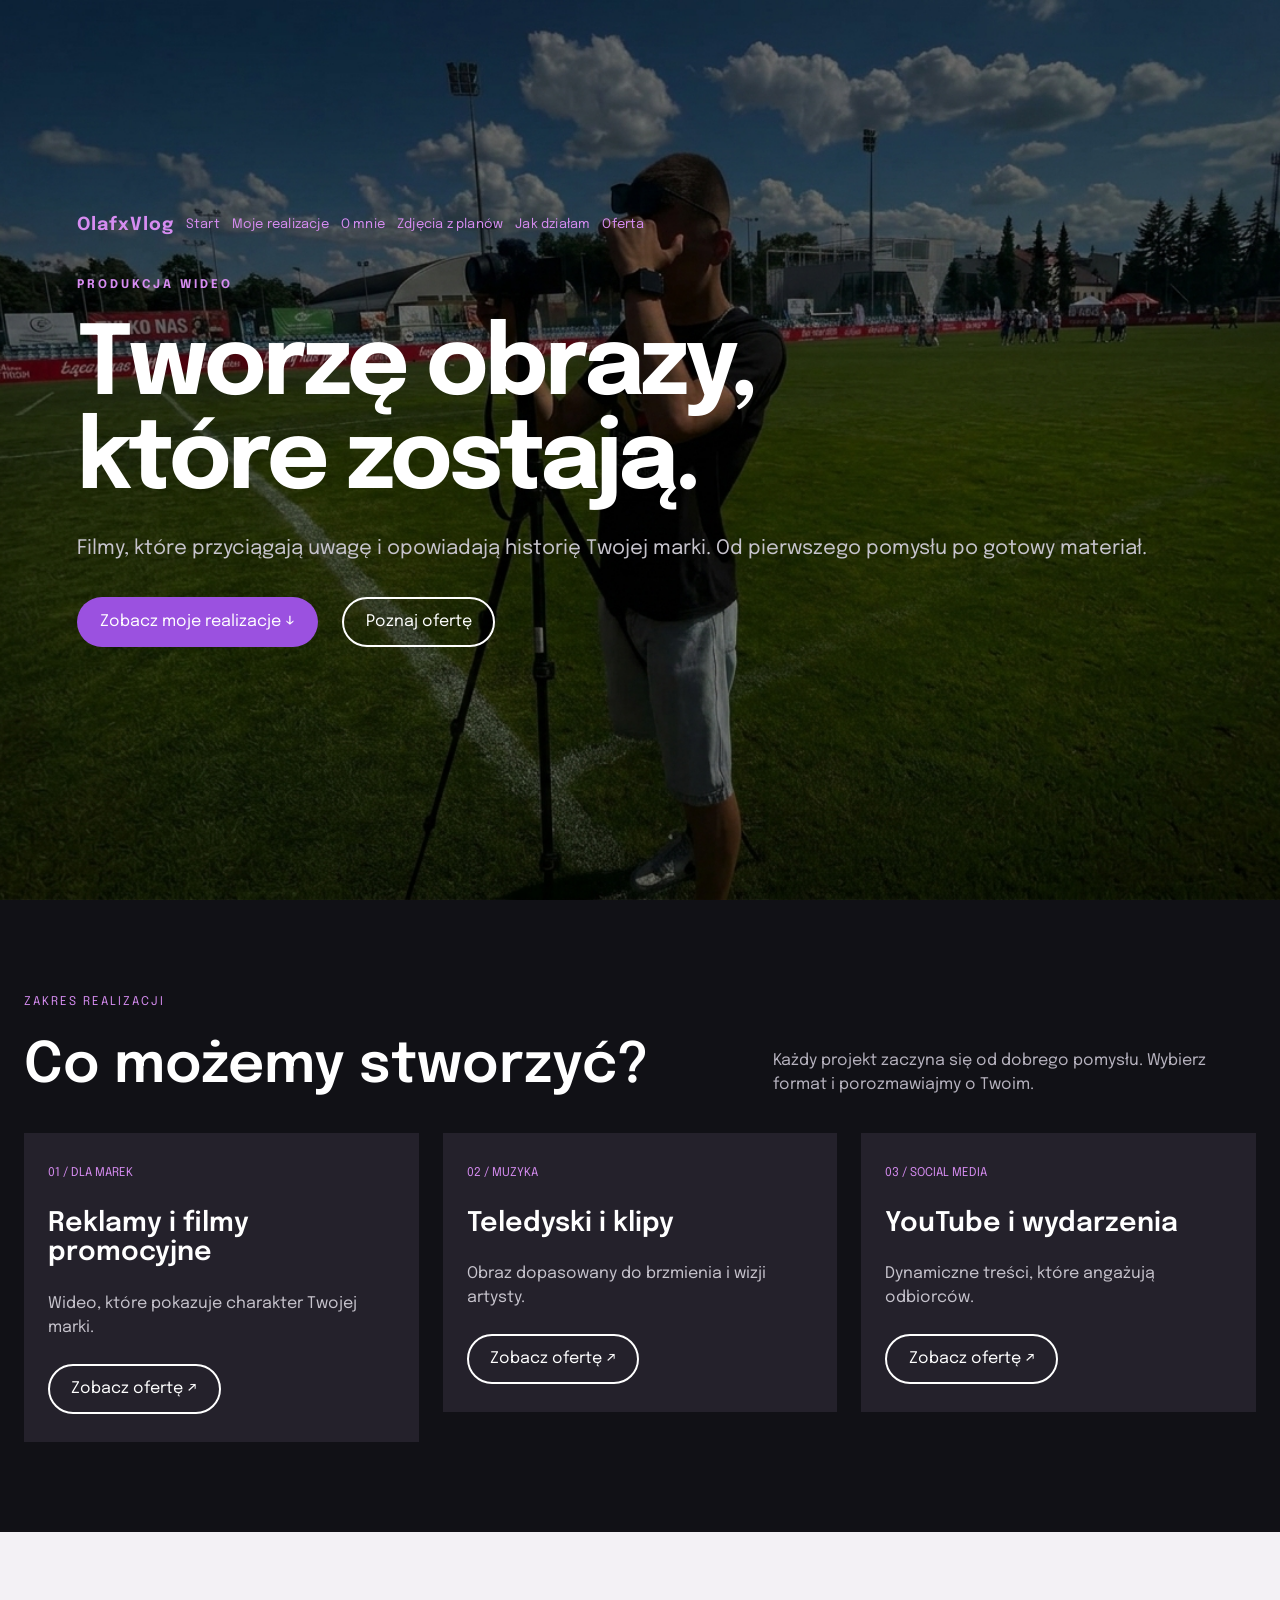
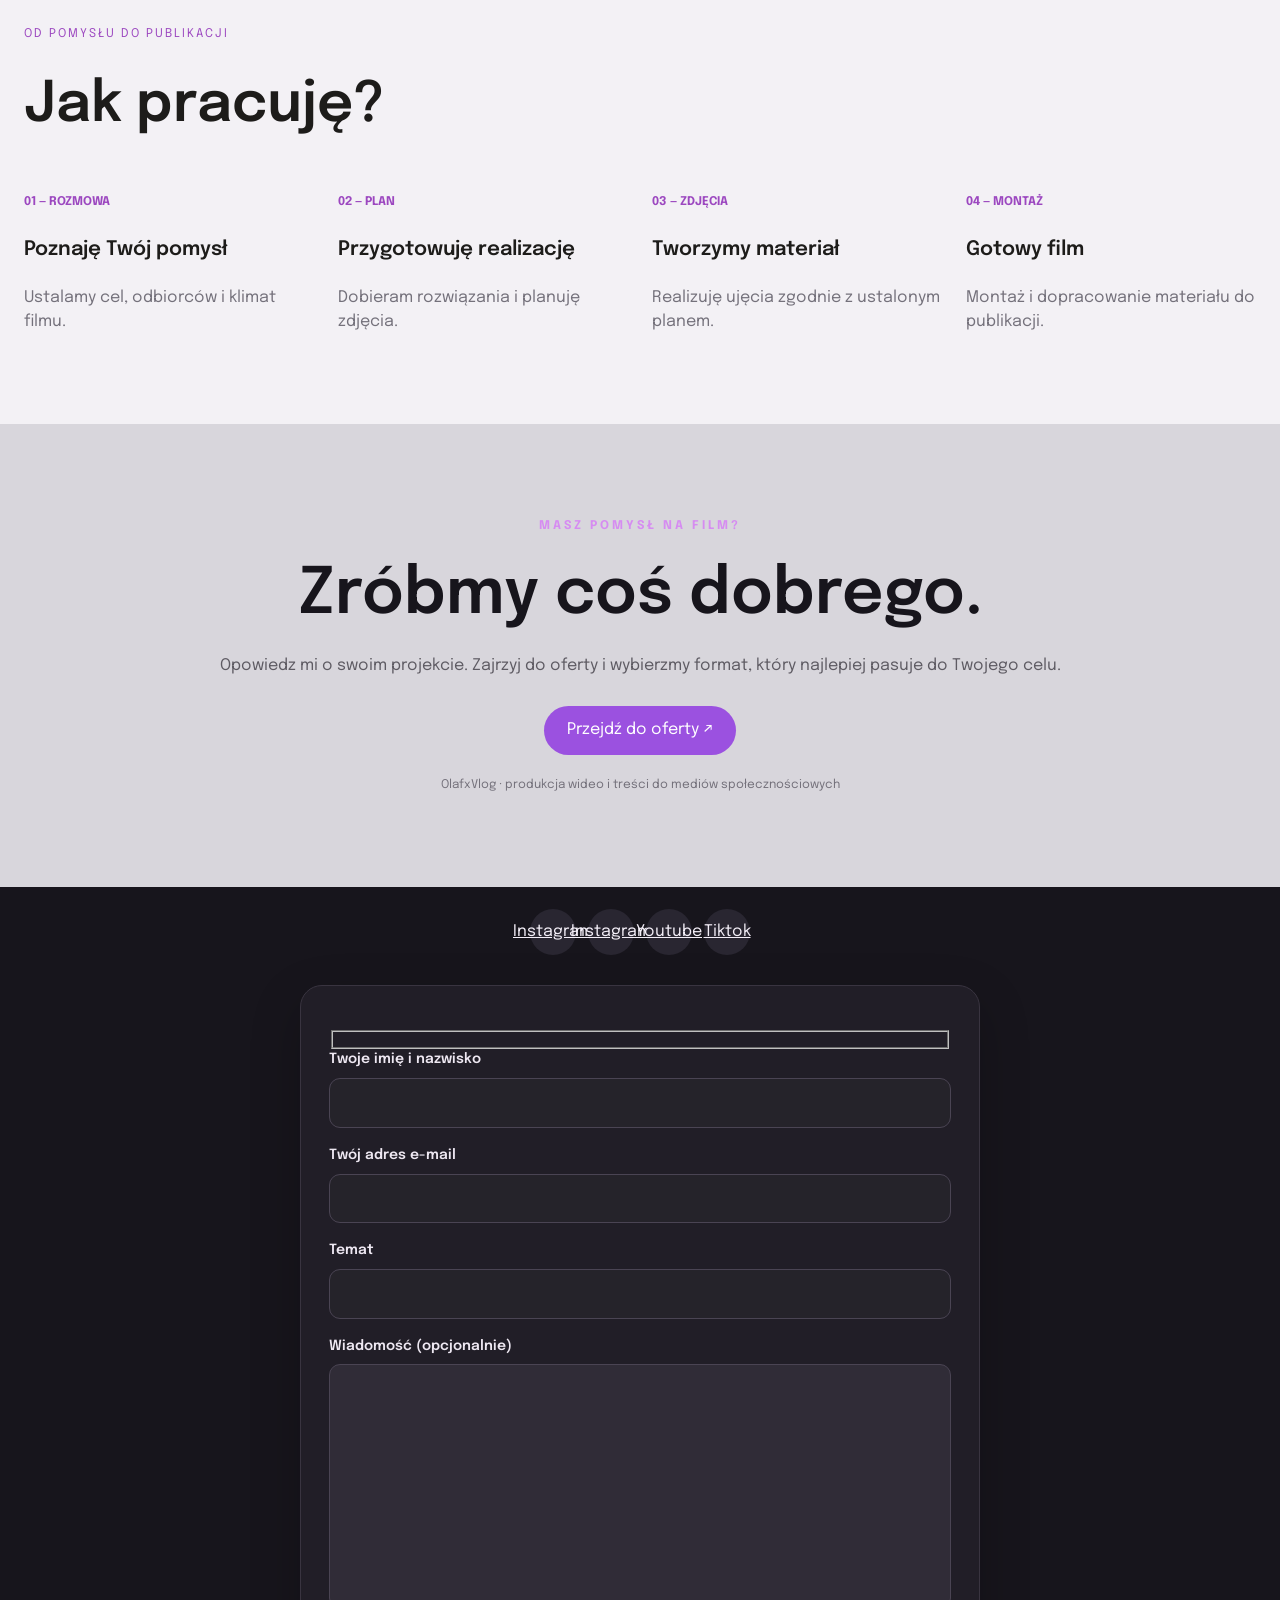
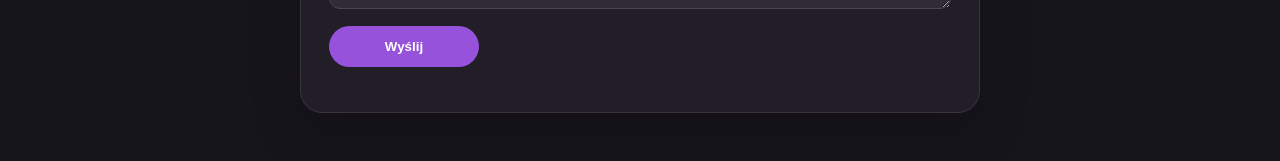
==== docs/index.html @ a07794c9 "Polish contact form and social links" ====
<!DOCTYPE html>
<html lang="pl-PL">
<head>
	<meta charset="UTF-8">
		<meta name="viewport" content="width=device-width, initial-scale=1" />
<meta name='robots' content='max-image-preview:large' />
<title>OlafxVlog</title>




<style id="wp-img-auto-sizes-contain-inline-css">
img:is([sizes=auto i],[sizes^="auto," i]){contain-intrinsic-size:3000px 1500px}
/*# sourceURL=wp-img-auto-sizes-contain-inline-css */
</style>
<style id="wp-emoji-styles-inline-css">

	img.wp-smiley, img.emoji {
		display: inline !important;
		border: none !important;
		box-shadow: none !important;
		height: 1em !important;
		width: 1em !important;
		margin: 0 0.07em !important;
		vertical-align: -0.1em !important;
		background: none !important;
		padding: 0 !important;
	}
/*# sourceURL=wp-emoji-styles-inline-css */
</style>
<style id="wp-block-library-inline-css">
:root{--wp-block-synced-color:#7a00df;--wp-block-synced-color--rgb:122,0,223;--wp-bound-block-color:var(--wp-block-synced-color);--wp-editor-canvas-background:#ddd;--wp-admin-theme-color:#007cba;--wp-admin-theme-color--rgb:0,124,186;--wp-admin-theme-color-darker-10:#006ba1;--wp-admin-theme-color-darker-10--rgb:0,107,160.5;--wp-admin-theme-color-darker-20:#005a87;--wp-admin-theme-color-darker-20--rgb:0,90,135;--wp-admin-border-width-focus:2px}@media (min-resolution:192dpi){:root{--wp-admin-border-width-focus:1.5px}}.wp-element-button{cursor:pointer}:root .has-very-light-gray-background-color{background-color:#eee}:root .has-very-dark-gray-background-color{background-color:#313131}:root .has-very-light-gray-color{color:#eee}:root .has-very-dark-gray-color{color:#313131}:root .has-vivid-green-cyan-to-vivid-cyan-blue-gradient-background{background:linear-gradient(135deg,#00d084,#0693e3)}:root .has-purple-crush-gradient-background{background:linear-gradient(135deg,#34e2e4,#4721fb 50%,#ab1dfe)}:root .has-hazy-dawn-gradient-background{background:linear-gradient(135deg,#faaca8,#dad0ec)}:root .has-subdued-olive-gradient-background{background:linear-gradient(135deg,#fafae1,#67a671)}:root .has-atomic-cream-gradient-background{background:linear-gradient(135deg,#fdd79a,#004a59)}:root .has-nightshade-gradient-background{background:linear-gradient(135deg,#330968,#31cdcf)}:root .has-midnight-gradient-background{background:linear-gradient(135deg,#020381,#2874fc)}:root{--wp--preset--font-size--normal:16px;--wp--preset--font-size--huge:42px}.has-regular-font-size{font-size:1em}.has-larger-font-size{font-size:2.625em}.has-normal-font-size{font-size:var(--wp--preset--font-size--normal)}.has-huge-font-size{font-size:var(--wp--preset--font-size--huge)}:root .has-text-align-center{text-align:center}:root .has-text-align-left{text-align:left}:root .has-text-align-right{text-align:right}.has-fit-text{white-space:nowrap!important}#end-resizable-editor-section{display:none}.aligncenter{clear:both}.items-justified-left{justify-content:flex-start}.items-justified-center{justify-content:center}.items-justified-right{justify-content:flex-end}.items-justified-space-between{justify-content:space-between}.screen-reader-text{word-wrap:normal!important;border:0;clip-path:inset(50%);height:1px;margin:-1px;overflow:hidden;padding:0;position:absolute;width:1px;word-break:normal!important}.screen-reader-text:focus{background-color:#ddd;clip-path:none;color:#444;display:block;font-size:1em;height:auto;left:5px;line-height:normal;padding:15px 23px 14px;text-decoration:none;top:5px;width:auto;z-index:100000}html :where(.has-border-color){border-style:solid}html :where([style^=border-color],[style*=";border-color"],[style*="; border-color"]){border-style:solid}html :where([style^=border-top-color],[style*=";border-top-color"],[style*="; border-top-color"]){border-top-style:solid}html :where([style^=border-right-color],[style*=";border-right-color"],[style*="; border-right-color"]){border-right-style:solid}html :where([style^=border-bottom-color],[style*=";border-bottom-color"],[style*="; border-bottom-color"]){border-bottom-style:solid}html :where([style^=border-left-color],[style*=";border-left-color"],[style*="; border-left-color"]){border-left-style:solid}html :where([style^=border-width],[style*=";border-width"],[style*="; border-width"]){border-style:solid}html :where([style^=border-top-width],[style*=";border-top-width"],[style*="; border-top-width"]){border-top-style:solid}html :where([style^=border-right-width],[style*=";border-right-width"],[style*="; border-right-width"]){border-right-style:solid}html :where([style^=border-bottom-width],[style*=";border-bottom-width"],[style*="; border-bottom-width"]){border-bottom-style:solid}html :where([style^=border-left-width],[style*=";border-left-width"],[style*="; border-left-width"]){border-left-style:solid}html :where(img[class*=wp-image-]){height:auto;max-width:100%}:where(figure){margin:0 0 1em}html :where(.is-position-sticky){--wp-admin--admin-bar--position-offset:var(--wp-admin--admin-bar--height,0px)}@media screen and (max-width:600px){html :where(.is-position-sticky){--wp-admin--admin-bar--position-offset:0px}}
/*# sourceURL=/wp-includes/css/dist/block-library/common.min.css */
</style>
<style id="global-styles-inline-css">
:root{--wp--preset--aspect-ratio--square: 1;--wp--preset--aspect-ratio--4-3: 4/3;--wp--preset--aspect-ratio--3-4: 3/4;--wp--preset--aspect-ratio--3-2: 3/2;--wp--preset--aspect-ratio--2-3: 2/3;--wp--preset--aspect-ratio--16-9: 16/9;--wp--preset--aspect-ratio--9-16: 9/16;--wp--preset--color--black: #000000;--wp--preset--color--cyan-bluish-gray: #abb8c3;--wp--preset--color--white: #ffffff;--wp--preset--color--pale-pink: #f78da7;--wp--preset--color--vivid-red: #cf2e2e;--wp--preset--color--luminous-vivid-orange: #ff6900;--wp--preset--color--luminous-vivid-amber: #fcb900;--wp--preset--color--light-green-cyan: #7bdcb5;--wp--preset--color--vivid-green-cyan: #00d084;--wp--preset--color--pale-cyan-blue: #8ed1fc;--wp--preset--color--vivid-cyan-blue: #0693e3;--wp--preset--color--vivid-purple: #9b51e0;--wp--preset--color--base: #fffdfd;--wp--preset--color--body-text: #666b68;--wp--preset--color--section-bg: #f6f6f6;--wp--preset--color--heading: #1d1c1a;--wp--preset--color--primary: #EF626C;--wp--preset--color--secondary: #1c1b19;--wp--preset--gradient--vivid-cyan-blue-to-vivid-purple: linear-gradient(135deg,rgb(6,147,227) 0%,rgb(155,81,224) 100%);--wp--preset--gradient--light-green-cyan-to-vivid-green-cyan: linear-gradient(135deg,rgb(122,220,180) 0%,rgb(0,208,130) 100%);--wp--preset--gradient--luminous-vivid-amber-to-luminous-vivid-orange: linear-gradient(135deg,rgb(252,185,0) 0%,rgb(255,105,0) 100%);--wp--preset--gradient--luminous-vivid-orange-to-vivid-red: linear-gradient(135deg,rgb(255,105,0) 0%,rgb(207,46,46) 100%);--wp--preset--gradient--very-light-gray-to-cyan-bluish-gray: linear-gradient(135deg,rgb(238,238,238) 0%,rgb(169,184,195) 100%);--wp--preset--gradient--cool-to-warm-spectrum: linear-gradient(135deg,rgb(74,234,220) 0%,rgb(151,120,209) 20%,rgb(207,42,186) 40%,rgb(238,44,130) 60%,rgb(251,105,98) 80%,rgb(254,248,76) 100%);--wp--preset--gradient--blush-light-purple: linear-gradient(135deg,rgb(255,206,236) 0%,rgb(152,150,240) 100%);--wp--preset--gradient--blush-bordeaux: linear-gradient(135deg,rgb(254,205,165) 0%,rgb(254,45,45) 50%,rgb(107,0,62) 100%);--wp--preset--gradient--luminous-dusk: linear-gradient(135deg,rgb(255,203,112) 0%,rgb(199,81,192) 50%,rgb(65,88,208) 100%);--wp--preset--gradient--pale-ocean: linear-gradient(135deg,rgb(255,245,203) 0%,rgb(182,227,212) 50%,rgb(51,167,181) 100%);--wp--preset--gradient--electric-grass: linear-gradient(135deg,rgb(202,248,128) 0%,rgb(113,206,126) 100%);--wp--preset--gradient--midnight: linear-gradient(135deg,rgb(2,3,129) 0%,rgb(40,116,252) 100%);--wp--preset--font-size--small: 14px;--wp--preset--font-size--medium: 18px;--wp--preset--font-size--large: 26px;--wp--preset--font-size--x-large: 42px;--wp--preset--font-size--body-text: 16px;--wp--preset--font-size--regular: 22px;--wp--preset--font-size--extra-large: 32px;--wp--preset--font-size--big: clamp(33px, calc(2.0625rem + ((1vw - 3.2px) * 2.0625)), 66px);;--wp--preset--font-size--huge: clamp(40px, calc(2.25rem + ((1vw - 3.2px) * 2.375)), 74px);;--wp--preset--font-size--gigantic: clamp(42px, calc(2.625rem + ((1vw - 3.2px) * 2.75)), 86px);;--wp--preset--font-size--banner-title: clamp(2.5rem, 2.113rem + 1.935vw, 4rem);;--wp--preset--font-size--section-title: clamp(2rem, 1.871rem + 0.645vw, 2.5rem);;--wp--preset--font-family--epilogue: "Epilogue", sans-serif;--wp--preset--spacing--20: 0.44rem;--wp--preset--spacing--30: 0.67rem;--wp--preset--spacing--40: 1rem;--wp--preset--spacing--50: 1.5rem;--wp--preset--spacing--60: 2.25rem;--wp--preset--spacing--70: 3.38rem;--wp--preset--spacing--80: 5.06rem;--wp--preset--shadow--natural: 6px 6px 9px rgba(0, 0, 0, 0.2);--wp--preset--shadow--deep: 12px 12px 50px rgba(0, 0, 0, 0.4);--wp--preset--shadow--sharp: 6px 6px 0px rgba(0, 0, 0, 0.2);--wp--preset--shadow--outlined: 6px 6px 0px -3px rgb(255, 255, 255), 6px 6px rgb(0, 0, 0);--wp--preset--shadow--crisp: 6px 6px 0px rgb(0, 0, 0);}.wp-block-button{--wp--preset--dimension--25: 25%;--wp--preset--dimension--50: 50%;--wp--preset--dimension--75: 75%;--wp--preset--dimension--100: 100%;}:root { --wp--style--global--content-size: 1500px;--wp--style--global--wide-size: 1280px; }:where(body) { margin: 0; }.wp-site-blocks { padding-top: var(--wp--style--root--padding-top); padding-bottom: var(--wp--style--root--padding-bottom); }.has-global-padding { padding-right: var(--wp--style--root--padding-right); padding-left: var(--wp--style--root--padding-left); }.has-global-padding > .alignfull { margin-right: calc(var(--wp--style--root--padding-right) * -1); margin-left: calc(var(--wp--style--root--padding-left) * -1); }.has-global-padding :where(:not(.alignfull.is-layout-flow) > .has-global-padding:not(.wp-block-block, .alignfull)) { padding-right: 0; padding-left: 0; }.has-global-padding :where(:not(.alignfull.is-layout-flow) > .has-global-padding:not(.wp-block-block, .alignfull)) > .alignfull { margin-left: 0; margin-right: 0; }.wp-site-blocks > .alignleft { float: left; margin-right: 2em; }.wp-site-blocks > .alignright { float: right; margin-left: 2em; }.wp-site-blocks > .aligncenter { justify-content: center; margin-left: auto; margin-right: auto; }:where(.wp-site-blocks) > * { margin-block-start: 24px; margin-block-end: 0; }:where(.wp-site-blocks) > :first-child { margin-block-start: 0; }:where(.wp-site-blocks) > :last-child { margin-block-end: 0; }:root { --wp--style--block-gap: 24px; }:root :where(.is-layout-flow) > :first-child{margin-block-start: 0;}:root :where(.is-layout-flow) > :last-child{margin-block-end: 0;}:root :where(.is-layout-flow) > *{margin-block-start: 24px;margin-block-end: 0;}:root :where(.is-layout-constrained) > :first-child{margin-block-start: 0;}:root :where(.is-layout-constrained) > :last-child{margin-block-end: 0;}:root :where(.is-layout-constrained) > *{margin-block-start: 24px;margin-block-end: 0;}:root :where(.is-layout-flex){gap: 24px;}:root :where(.is-layout-grid){gap: 24px;}.is-layout-flow > .alignleft{float: left;margin-inline-start: 0;margin-inline-end: 2em;}.is-layout-flow > .alignright{float: right;margin-inline-start: 2em;margin-inline-end: 0;}.is-layout-flow > .aligncenter{margin-left: auto !important;margin-right: auto !important;}.is-layout-constrained > .alignleft{float: left;margin-inline-start: 0;margin-inline-end: 2em;}.is-layout-constrained > .alignright{float: right;margin-inline-start: 2em;margin-inline-end: 0;}.is-layout-constrained > .aligncenter{margin-left: auto !important;margin-right: auto !important;}.is-layout-constrained > :where(:not(.alignleft):not(.alignright):not(.alignfull)){max-width: var(--wp--style--global--content-size);margin-left: auto !important;margin-right: auto !important;}.is-layout-constrained > .alignwide{max-width: var(--wp--style--global--wide-size);}body .is-layout-flex{display: flex;}.is-layout-flex{flex-wrap: wrap;align-items: center;}.is-layout-flex > :is(*, div){margin: 0;}body .is-layout-grid{display: grid;}.is-layout-grid > :is(*, div){margin: 0;}body{background-color: var(--wp--preset--color--base);color: var(--wp--preset--color--body-text);font-family: var(--wp--preset--font-family--epilogue);font-size: var(--wp--preset--font-size--body-text);font-weight: 400;line-height: 1.5rem;margin-top: 0;margin-right: 0;margin-bottom: 0;margin-left: 0;--wp--style--root--padding-top: 0;--wp--style--root--padding-right: 0;--wp--style--root--padding-bottom: 0;--wp--style--root--padding-left: 0;}a:where(:not(.wp-element-button)){color: var(--wp--preset--color--heading);}:root :where(a:where(:not(.wp-element-button)):hover){color: var(--wp--preset--color--primary);}:root :where(a:where(:not(.wp-element-button)):focus){color: var(--wp--preset--color--primary);outline-style: dotted;outline-width: 1px;}h1, h2, h3, h4, h5, h6{color: var(--wp--preset--color--heading);font-family: var(--wp--preset--font-family--raleway);font-weight: 600;}h1{font-size: 38px;line-height: 1.5;}h2{font-size: 32px;line-height: 1.3;}h3{font-size: 26px;}h4{font-size: 22px;}h5{font-size: 18px;}h6{font-size: 16px;}:root :where(.wp-element-button, .wp-block-button__link){background-color: var(--wp--preset--color--primary);border-width: 0;color: var(--wp--preset--color--white);font-family: inherit;font-size: inherit;font-style: inherit;font-weight: inherit;letter-spacing: inherit;line-height: inherit;padding-top: calc(0.667em + 2px);padding-right: calc(1.333em + 2px);padding-bottom: calc(0.667em + 2px);padding-left: calc(1.333em + 2px);text-decoration: none;text-transform: inherit;}:root :where(.wp-element-button:hover, .wp-block-button__link:hover){background-color: var(--wp--preset--color--secondary);color: var(--wp--preset--color--white);}.has-black-color{color: var(--wp--preset--color--black) !important;}.has-cyan-bluish-gray-color{color: var(--wp--preset--color--cyan-bluish-gray) !important;}.has-white-color{color: var(--wp--preset--color--white) !important;}.has-pale-pink-color{color: var(--wp--preset--color--pale-pink) !important;}.has-vivid-red-color{color: var(--wp--preset--color--vivid-red) !important;}.has-luminous-vivid-orange-color{color: var(--wp--preset--color--luminous-vivid-orange) !important;}.has-luminous-vivid-amber-color{color: var(--wp--preset--color--luminous-vivid-amber) !important;}.has-light-green-cyan-color{color: var(--wp--preset--color--light-green-cyan) !important;}.has-vivid-green-cyan-color{color: var(--wp--preset--color--vivid-green-cyan) !important;}.has-pale-cyan-blue-color{color: var(--wp--preset--color--pale-cyan-blue) !important;}.has-vivid-cyan-blue-color{color: var(--wp--preset--color--vivid-cyan-blue) !important;}.has-vivid-purple-color{color: var(--wp--preset--color--vivid-purple) !important;}.has-base-color{color: var(--wp--preset--color--base) !important;}.has-body-text-color{color: var(--wp--preset--color--body-text) !important;}.has-section-bg-color{color: var(--wp--preset--color--section-bg) !important;}.has-heading-color{color: var(--wp--preset--color--heading) !important;}.has-primary-color{color: var(--wp--preset--color--primary) !important;}.has-secondary-color{color: var(--wp--preset--color--secondary) !important;}.has-black-background-color{background-color: var(--wp--preset--color--black) !important;}.has-cyan-bluish-gray-background-color{background-color: var(--wp--preset--color--cyan-bluish-gray) !important;}.has-white-background-color{background-color: var(--wp--preset--color--white) !important;}.has-pale-pink-background-color{background-color: var(--wp--preset--color--pale-pink) !important;}.has-vivid-red-background-color{background-color: var(--wp--preset--color--vivid-red) !important;}.has-luminous-vivid-orange-background-color{background-color: var(--wp--preset--color--luminous-vivid-orange) !important;}.has-luminous-vivid-amber-background-color{background-color: var(--wp--preset--color--luminous-vivid-amber) !important;}.has-light-green-cyan-background-color{background-color: var(--wp--preset--color--light-green-cyan) !important;}.has-vivid-green-cyan-background-color{background-color: var(--wp--preset--color--vivid-green-cyan) !important;}.has-pale-cyan-blue-background-color{background-color: var(--wp--preset--color--pale-cyan-blue) !important;}.has-vivid-cyan-blue-background-color{background-color: var(--wp--preset--color--vivid-cyan-blue) !important;}.has-vivid-purple-background-color{background-color: var(--wp--preset--color--vivid-purple) !important;}.has-base-background-color{background-color: var(--wp--preset--color--base) !important;}.has-body-text-background-color{background-color: var(--wp--preset--color--body-text) !important;}.has-section-bg-background-color{background-color: var(--wp--preset--color--section-bg) !important;}.has-heading-background-color{background-color: var(--wp--preset--color--heading) !important;}.has-primary-background-color{background-color: var(--wp--preset--color--primary) !important;}.has-secondary-background-color{background-color: var(--wp--preset--color--secondary) !important;}.has-black-border-color{border-color: var(--wp--preset--color--black) !important;}.has-cyan-bluish-gray-border-color{border-color: var(--wp--preset--color--cyan-bluish-gray) !important;}.has-white-border-color{border-color: var(--wp--preset--color--white) !important;}.has-pale-pink-border-color{border-color: var(--wp--preset--color--pale-pink) !important;}.has-vivid-red-border-color{border-color: var(--wp--preset--color--vivid-red) !important;}.has-luminous-vivid-orange-border-color{border-color: var(--wp--preset--color--luminous-vivid-orange) !important;}.has-luminous-vivid-amber-border-color{border-color: var(--wp--preset--color--luminous-vivid-amber) !important;}.has-light-green-cyan-border-color{border-color: var(--wp--preset--color--light-green-cyan) !important;}.has-vivid-green-cyan-border-color{border-color: var(--wp--preset--color--vivid-green-cyan) !important;}.has-pale-cyan-blue-border-color{border-color: var(--wp--preset--color--pale-cyan-blue) !important;}.has-vivid-cyan-blue-border-color{border-color: var(--wp--preset--color--vivid-cyan-blue) !important;}.has-vivid-purple-border-color{border-color: var(--wp--preset--color--vivid-purple) !important;}.has-base-border-color{border-color: var(--wp--preset--color--base) !important;}.has-body-text-border-color{border-color: var(--wp--preset--color--body-text) !important;}.has-section-bg-border-color{border-color: var(--wp--preset--color--section-bg) !important;}.has-heading-border-color{border-color: var(--wp--preset--color--heading) !important;}.has-primary-border-color{border-color: var(--wp--preset--color--primary) !important;}.has-secondary-border-color{border-color: var(--wp--preset--color--secondary) !important;}.has-vivid-cyan-blue-to-vivid-purple-gradient-background{background: var(--wp--preset--gradient--vivid-cyan-blue-to-vivid-purple) !important;}.has-light-green-cyan-to-vivid-green-cyan-gradient-background{background: var(--wp--preset--gradient--light-green-cyan-to-vivid-green-cyan) !important;}.has-luminous-vivid-amber-to-luminous-vivid-orange-gradient-background{background: var(--wp--preset--gradient--luminous-vivid-amber-to-luminous-vivid-orange) !important;}.has-luminous-vivid-orange-to-vivid-red-gradient-background{background: var(--wp--preset--gradient--luminous-vivid-orange-to-vivid-red) !important;}.has-very-light-gray-to-cyan-bluish-gray-gradient-background{background: var(--wp--preset--gradient--very-light-gray-to-cyan-bluish-gray) !important;}.has-cool-to-warm-spectrum-gradient-background{background: var(--wp--preset--gradient--cool-to-warm-spectrum) !important;}.has-blush-light-purple-gradient-background{background: var(--wp--preset--gradient--blush-light-purple) !important;}.has-blush-bordeaux-gradient-background{background: var(--wp--preset--gradient--blush-bordeaux) !important;}.has-luminous-dusk-gradient-background{background: var(--wp--preset--gradient--luminous-dusk) !important;}.has-pale-ocean-gradient-background{background: var(--wp--preset--gradient--pale-ocean) !important;}.has-electric-grass-gradient-background{background: var(--wp--preset--gradient--electric-grass) !important;}.has-midnight-gradient-background{background: var(--wp--preset--gradient--midnight) !important;}.has-small-font-size{font-size: var(--wp--preset--font-size--small) !important;}.has-medium-font-size{font-size: var(--wp--preset--font-size--medium) !important;}.has-large-font-size{font-size: var(--wp--preset--font-size--large) !important;}.has-x-large-font-size{font-size: var(--wp--preset--font-size--x-large) !important;}.has-body-text-font-size{font-size: var(--wp--preset--font-size--body-text) !important;}.has-regular-font-size{font-size: var(--wp--preset--font-size--regular) !important;}.has-extra-large-font-size{font-size: var(--wp--preset--font-size--extra-large) !important;}.has-big-font-size{font-size: var(--wp--preset--font-size--big) !important;}.has-huge-font-size{font-size: var(--wp--preset--font-size--huge) !important;}.has-gigantic-font-size{font-size: var(--wp--preset--font-size--gigantic) !important;}.has-banner-title-font-size{font-size: var(--wp--preset--font-size--banner-title) !important;}.has-section-title-font-size{font-size: var(--wp--preset--font-size--section-title) !important;}.has-epilogue-font-family{font-family: var(--wp--preset--font-family--epilogue) !important;}
html, body {
  margin: 0 !important;
  background-color: #17151c !important;
}

/* Czytelne pola formularza kontaktowego */
.wpcf7 form label {
  color: #f5f3f7 !important;
}
.wpcf7 form input:not([type=submit]):not([type=checkbox]):not([type=radio]),
.wpcf7 form textarea {
  color: #f5f3f7 !important;
  caret-color: #f5f3f7;
  background-color: #25232a !important;
}
.wpcf7 form input::placeholder,
.wpcf7 form textarea::placeholder {
  color: #c6c3cc !important;
  opacity: 1;
}
/*# sourceURL=global-styles-inline-css */
</style>
<style id="wp-block-template-skip-link-inline-css">
/*! This file is auto-generated */
.skip-link.screen-reader-text{border:0;clip-path:inset(50%);height:1px;margin:-1px;overflow:hidden;padding:0;position:absolute!important;width:1px;word-wrap:normal!important;word-break:normal!important}.skip-link.screen-reader-text:focus{background-color:#eee;clip-path:none;color:#444;display:block;font-size:1em;height:auto;left:5px;line-height:normal;padding:15px 23px 14px;text-decoration:none;top:5px;width:auto;z-index:100000}
/*# sourceURL=/wp-includes/css/wp-block-template-skip-link.min.css */
</style>



<style id="elementor-frontend-inline-css">
.e-heading-base a, .e-paragraph-base a { all: unset; cursor: pointer; }form[data-element_type="e-form"].form-state-success [data-element_type="e-form-success-message"],form[data-element_type="e-form"].form-state-error [data-element_type="e-form-error-message"]{ display: block; }.elementor-edit-mode [data-element_type="e-form-success-message"]:is(.elementor-element-editable, :has(.elementor-element-editable), :has(> .elementor-empty-view)),.elementor-edit-mode [data-element_type="e-form-error-message"]:is(.elementor-element-editable, :has(.elementor-element-editable), :has(> .elementor-empty-view)){ display: block; }.e-background-video { position: relative; overflow: hidden; }.e-background-video__media { position: absolute; inset: 0; width: 100%; height: 100%; object-fit: cover; pointer-events: none; z-index: 0; }.e-background-video__content { position: relative; z-index: 1; flex: 1 1 auto; }.elementor-edit-mode .e-background-video__content.e-atomic-element:has(> .elementor-empty-view) { display: flex; flex-direction: column; flex: 1 1 auto; min-height: 0; }.elementor-edit-mode .e-background-video__content.e-atomic-element:has(> .elementor-empty-view) > .elementor-empty-view.elementor-empty-view { position: relative; flex: 1 1 auto; min-height: 120px; height: auto; width: 100%; }.elementor-edit-mode .e-background-video__content.e-atomic-element:has(> .elementor-empty-view) > .elementor-empty-view > .elementor-first-add { position: absolute; inset: 0; width: 100%; height: 100%; }.e-background-video__controls { z-index: 2; }.e-background-video__play, .e-background-video__pause { appearance: none; -webkit-appearance: none; }.e-background-video.e-background-video--playing .e-background-video__play { display: none; }.e-background-video.e-background-video--paused .e-background-video__pause { display: none; }.e-background-video:not(.e-background-video--playing):not(.e-background-video--paused) .e-background-video__controls,.e-background-video:not(.e-background-video--playing):not(.e-background-video--paused) .e-background-video__play,.e-background-video:not(.e-background-video--playing):not(.e-background-video--paused) .e-background-video__pause { display: none; }.e-accordion-item-header-base { list-style: none; }.e-accordion-item-header-base::-webkit-details-marker { display: none; }.e-accordion-item-base { interpolate-size: allow-keywords; }.e-accordion-item-base::details-content {block-size: 0; overflow: hidden;transition: block-size .3s ease, content-visibility .3s ease allow-discrete;}.e-accordion-item-base[open]::details-content { block-size: auto; }.e-accordion-item-icon-base.e-accordion-item-icon-base .e-svg-base { width: auto; height: 100%; max-width: 100%; }.e-accordion-item-icon-base.e-accordion-item-icon-base .e-svg-base svg { width: auto !important; }.e-accordion-item-icon-base svg { transition: transform .3s ease; }.e-accordion-item-base[open] > summary .e-accordion-item-icon-base svg { transform: rotate(180deg); }
/*# sourceURL=elementor-frontend-inline-css */
</style>








<link rel='stylesheet' id='elementor-gf-dmsans-css' href='https://fonts.googleapis.com/css?family=DM+Sans:100,100italic,200,200italic,300,300italic,400,400italic,500,500italic,600,600italic,700,700italic,800,800italic,900,900italic&#038;display=swap&#038;subset=latin-ext' media='all' />



<meta name="generator" content="WordPress 7.1.4" />


<meta name="generator" content="Elementor 4.3.6; features: e_font_icon_svg, additional_custom_breakpoints; settings: css_print_method-external, google_font-enabled, font_display-swap">
			<style>
				.e-con.e-parent:nth-of-type(n+4):not(.e-lazyloaded):not(.e-no-lazyload),
				.e-con.e-parent:nth-of-type(n+4):not(.e-lazyloaded):not(.e-no-lazyload) * {
					background-image: none !important;
				}
				@media screen and (max-height: 1024px) {
					.e-con.e-parent:nth-of-type(n+3):not(.e-lazyloaded):not(.e-no-lazyload),
					.e-con.e-parent:nth-of-type(n+3):not(.e-lazyloaded):not(.e-no-lazyload) * {
						background-image: none !important;
					}
				}
				@media screen and (max-height: 640px) {
					.e-con.e-parent:nth-of-type(n+2):not(.e-lazyloaded):not(.e-no-lazyload),
					.e-con.e-parent:nth-of-type(n+2):not(.e-lazyloaded):not(.e-no-lazyload) * {
						background-image: none !important;
					}
				}
			</style>
			<style class="wp-fonts-local">
@font-face{font-family:Epilogue;font-style:normal;font-weight:400;font-display:fallback;src:url('wp-content/themes/devotion/assets/fonts/epilogue/Epilogue-Regular.ttf') format('truetype');}
@font-face{font-family:Epilogue;font-style:normal;font-weight:500;font-display:fallback;src:url('wp-content/themes/devotion/assets/fonts/epilogue/Epilogue-Medium.ttf') format('truetype');}
@font-face{font-family:Epilogue;font-style:normal;font-weight:600;font-display:fallback;src:url('wp-content/themes/devotion/assets/fonts/epilogue/Epilogue-SemiBold.ttf') format('truetype');}
@font-face{font-family:Epilogue;font-style:normal;font-weight:700;font-display:fallback;src:url('wp-content/themes/devotion/assets/fonts/epilogue/Epilogue-Bold.ttf') format('truetype');}
</style>
<style id="olafxvlog-transparent-menu">

/* Nadpisanie inline style background-color na nawigacji */
.wp-block-group[style*="background-color: #1c1b19"],
.wp-block-group[style*="background-color:#1c1b19"] {
    background-color: transparent !important;
}

/* Przezroczyste menu */
.wp-block-navigation,
.wp-block-navigation ul,
.wp-block-navigation.has-background,
.wp-block-navigation__responsive-container,
.wp-block-navigation__responsive-container-content,
.has-secondary-background-color {
    background: transparent !important;
    background-color: transparent !important;
}

/* Ramka po lewej - reset marginesów Elementora */
.elementor .e-con,
.elementor-section-wrap {
    margin-left: 0 !important;
    margin-right: 0 !important;
}

</style>
	<meta name="viewport" content="width=device-width, initial-scale=1.0, viewport-fit=cover" /><style id="static-navigation">.wp-block-navigation__responsive-container-open,.wp-block-navigation__responsive-container-close{display:none!important}.wp-block-navigation__responsive-container{display:block!important;position:static!important;width:auto!important;height:auto!important;max-height:none!important;opacity:1!important;visibility:visible!important;overflow:visible!important;background:transparent!important}.wp-block-navigation__responsive-container-content{display:block!important;visibility:visible!important}.wp-block-navigation__container{display:flex!important;flex-wrap:wrap!important;justify-content:center!important;gap:1rem!important}.portfolio-brand-nav{display:flex!important;flex-wrap:nowrap!important;justify-content:flex-start!important;align-items:center!important;gap:12px!important;overflow-x:auto!important;white-space:nowrap!important}.portfolio-brand-nav p{margin:0!important}.portfolio-brand-nav a{color:#d68cf1!important;text-decoration:none!important}.elementor-73 .elementor-element-36d092e{width:100%;margin:22px auto 30px;padding:0 20px;box-sizing:border-box}.elementor-73 .elementor-social-icons-wrapper{display:flex!important;flex-flow:row wrap!important;justify-content:center!important;align-items:center!important;gap:12px!important}.elementor-73 .elementor-social-icons-wrapper .elementor-grid-item{display:block!important;flex:0 0 auto!important}.elementor-73 .elementor-social-icons-wrapper .elementor-icon{display:inline-flex!important;align-items:center!important;justify-content:center!important;width:46px!important;height:46px!important;padding:0!important;border-radius:50%!important;background:#292631!important;color:#f4eff8!important;transition:transform .2s ease,background .2s ease}.elementor-73 .elementor-social-icons-wrapper .elementor-icon:hover{transform:translateY(-3px);background:#8c4bd1!important}.elementor-73 .elementor-social-icons-wrapper svg{display:block!important;width:20px!important;height:20px!important;max-width:20px!important;max-height:20px!important;fill:currentColor!important}.elementor-73 .elementor-element-06c989a{width:min(100% - 40px,680px)!important;margin:0 auto 48px!important}.elementor-73 .elementor-element-06c989a .wpcf7{padding:28px!important;border:1px solid #393440!important;border-radius:22px!important;background:#211e27!important;box-shadow:0 18px 50px rgba(0,0,0,.22)!important}.elementor-73 .elementor-element-06c989a .wpcf7 form p{margin:0 0 17px!important}.elementor-73 .elementor-element-06c989a .wpcf7 form label{display:block!important;color:#eee8f2!important;font-size:14px!important;font-weight:600!important;line-height:1.55!important}.elementor-73 .elementor-element-06c989a .wpcf7-form-control-wrap{display:block!important;margin-top:7px!important}.elementor-73 .elementor-element-06c989a .wpcf7 input:not([type=submit]),.elementor-73 .elementor-element-06c989a .wpcf7 textarea{display:block!important;width:100%!important;max-width:100%!important;box-sizing:border-box!important;padding:13px 15px!important;border:1px solid #4a4453!important;border-radius:11px!important;background:#302c37!important;color:#fff!important;font:inherit!important;outline:none!important;transition:border-color .2s ease,box-shadow .2s ease}.elementor-73 .elementor-element-06c989a .wpcf7 input:focus,.elementor-73 .elementor-element-06c989a .wpcf7 textarea:focus{border-color:#bd75eb!important;box-shadow:0 0 0 3px rgba(189,117,235,.18)!important}.elementor-73 .elementor-element-06c989a .wpcf7 textarea{min-height:145px!important;resize:vertical!important}.elementor-73 .elementor-element-06c989a .wpcf7 input[type=submit]{display:inline-flex!important;align-items:center!important;justify-content:center!important;width:auto!important;min-width:150px!important;padding:13px 24px!important;border:0!important;border-radius:999px!important;background:#9652db!important;color:white!important;font-weight:700!important;cursor:pointer!important;transition:transform .2s ease,background .2s ease}.elementor-73 .elementor-element-06c989a .wpcf7 input[type=submit]:hover{transform:translateY(-2px);background:#aa65eb!important}.elementor-73 .elementor-element-06c989a .wpcf7 .wpcf7-response-output{color:#eee8f2!important}.elementor-99 .e-youtube-base{display:inline-block!important;vertical-align:top;width:500px;max-width:calc(100vw - 48px);height:auto!important;aspect-ratio:16/9;margin:10px;overflow:hidden}.elementor-99 .e-youtube-base iframe{display:block;width:100%;height:100%;border:0}.elementor-99 .e-235416d-37e6544,.elementor-99 .e-8392875-91f4352,.elementor-99 .e-40be9d1-95b2715,.elementor-99 .e-2113d0b-c2fb46c,.elementor-99 .e-3a06204-0a8653b{width:250px;aspect-ratio:9/16}@media(max-width:760px){.portfolio-brand-nav{gap:10px!important}.portfolio-brand-nav p{font-size:13px!important}}@media(max-width:767px){.elementor-99 .e-youtube-base{width:300px;max-width:calc(100vw - 48px);margin:8px auto;display:block!important}.elementor-99 .e-235416d-37e6544,.elementor-99 .e-8392875-91f4352,.elementor-99 .e-40be9d1-95b2715,.elementor-99 .e-2113d0b-c2fb46c,.elementor-99 .e-3a06204-0a8653b{width:220px}}@media(max-width:600px){.elementor-73 .elementor-element-06c989a{width:calc(100% - 32px)!important}.elementor-73 .elementor-element-06c989a .wpcf7{padding:21px 17px!important;border-radius:18px!important}.elementor-73 .elementor-social-icons-wrapper{gap:10px!important}.elementor-73 .elementor-social-icons-wrapper .elementor-icon{width:44px!important;height:44px!important}}</style></head>
<body class="home wp-singular page-template page-template-elementor_canvas page page-id-73 wp-custom-logo wp-embed-responsive wp-theme-devotion ally-default elementor-default elementor-template-canvas elementor-kit-49 elementor-page elementor-page-73">
			<div data-elementor-type="wp-page" data-elementor-id="73" class="elementor elementor-73">
				<div class="elementor-element elementor-element-53462f31 e-con-full e-flex e-con e-parent" data-id="53462f31" data-element_type="container" data-e-type="container">
				<div class="elementor-element elementor-element-365d2550 elementor-widget elementor-widget-text-editor" data-id="365d2550" data-element_type="widget" data-e-type="widget" data-widget_type="text-editor.default">

<div class="wp-block-cover alignfull is-dark" style="min-height: 100vh; padding: 40px 6vw 80px;aspect-ratio:unset;"><img fetchpriority="high" decoding="async" width="1376" height="768" class="wp-block-cover__image-background wp-image-17" style="object-position: 50% 50%;" src="wp-content/uploads/2026/11/Gemini_Generated_Image_5ppspg5ppspg5pps.jpg" alt="Olaf podczas nagrania" data-object-fit="cover" srcset="wp-content/uploads/2026/11/Gemini_Generated_Image_5ppspg5ppspg5pps.jpg 1376w, wp-content/uploads/2026/11/Gemini_Generated_Image_5ppspg5ppspg5pps-300x167.jpg 300w, wp-content/uploads/2026/11/Gemini_Generated_Image_5ppspg5ppspg5pps-1024x572.jpg 1024w, wp-content/uploads/2026/11/Gemini_Generated_Image_5ppspg5ppspg5pps-768x429.jpg 768w" sizes="(max-width: 1376px) 100vw, 1376px" />
<div class="wp-block-cover__inner-container">
<div class="wp-block-group alignfull has-text-color has-background is-layout-flow wp-block-cover-is-layout-flow" style="color: #f3f1f5; background-color: transparent; margin-top: 0; margin-bottom: 0; padding: 0;"><div class="wp-block-group alignwide portfolio-brand-nav is-layout-flex is-content-justification-left is-nowrap wp-container-core-group-is-layout-2daeefaa wp-block-group-is-layout-flex" style="gap:12px;align-items:center;flex-wrap:nowrap;overflow-x:auto;white-space:nowrap;max-width:100%;margin-bottom:36px;scrollbar-width:none"><p class="wp-block-paragraph" style="color:#d68cf1;font-size:18px;font-weight:800;letter-spacing:1px;margin:0"><strong>OlafxVlog</strong></p><p class="wp-block-paragraph" style="color:#d68cf1;font-size:13px;letter-spacing:.2px;margin:0"><a href="./" style="color:#d68cf1;text-decoration:none">Start</a></p><p class="wp-block-paragraph" style="color:#d68cf1;font-size:13px;letter-spacing:.2px;margin:0"><a href="moje-realizacje/" style="color:#d68cf1;text-decoration:none">Moje realizacje</a></p><p class="wp-block-paragraph" style="color:#d68cf1;font-size:13px;letter-spacing:.2px;margin:0"><a href="o-mnie/" style="color:#d68cf1;text-decoration:none">O mnie</a></p><p class="wp-block-paragraph" style="color:#d68cf1;font-size:13px;letter-spacing:.2px;margin:0"><a href="zdjecia-z-planow/" style="color:#d68cf1;text-decoration:none">Zdjęcia z planów</a></p><p class="wp-block-paragraph" style="color:#d68cf1;font-size:13px;letter-spacing:.2px;margin:0"><a href="jak-dzialam/" style="color:#d68cf1;text-decoration:none">Jak działam</a></p><p class="wp-block-paragraph" style="color:#d68cf1;font-size:13px;letter-spacing:.2px;margin:0"><a href="oferta/" style="color:#d68cf1;text-decoration:none">Oferta</a></p></div>

<p class="wp-block-paragraph" style="color: #d68cf1; font-size: 12px; font-weight: bold; letter-spacing: 3px;">PRODUKCJA WIDEO</p>

<h1 class="wp-block-heading has-white-color has-text-color" style="font-size: clamp(48px, 8vw, 96px); font-weight: 800; letter-spacing: -4px; line-height: 0.98;">Tworzę obrazy,<br />które zostają.</h1>

<p class="wp-block-paragraph" style="color: #c6c3cc; font-size: 20px; line-height: 1.6;">Filmy, które przyciągają uwagę i opowiadają historię Twojej marki. Od pierwszego pomysłu po gotowy materiał.</p>

<div class="wp-block-buttons is-layout-flex wp-block-buttons-is-layout-flex" style="margin-top: 32px;">
<div class="wp-block-button"><a class="wp-block-button__link has-white-color has-vivid-purple-background-color has-text-color has-background wp-element-button" href="moje-realizacje/">Zobacz moje realizacje ↓</a></div>

<div class="wp-block-button is-style-outline is-style-outline--5"><a class="wp-block-button__link has-white-color has-text-color wp-element-button" href="oferta/">Poznaj ofertę</a></div>
</div>
</div>
</div>
</div>

<div id="realizacje" class="wp-block-group alignfull has-text-color has-background has-global-padding is-layout-constrained wp-container-core-group-is-layout-03ff1ed3 wp-block-group-is-layout-constrained" style="color: #f3f1f5; background-color: #111116; margin-top: 0; margin-bottom: 0; padding: 90px 24px 90px 24px;">
<div class="wp-block-columns are-vertically-aligned-bottom is-layout-flex wp-container-core-columns-is-layout-7387b849 wp-block-columns-is-layout-flex">
<div class="wp-block-column is-vertically-aligned-bottom is-layout-flow wp-block-column-is-layout-flow" style="flex-basis: 60%;">
<p class="wp-block-paragraph" style="color: #d68cf1; font-size: 12px; letter-spacing: 2px;">ZAKRES REALIZACJI</p>

<h2 class="wp-block-heading has-white-color has-text-color" style="font-size: 56px; line-height: 1.05;">Co możemy stworzyć?</h2>
</div>

<div class="wp-block-column is-vertically-aligned-bottom is-layout-flow wp-block-column-is-layout-flow" style="flex-basis: 40%;">
<p class="wp-block-paragraph" style="color: #b7b3bf;">Każdy projekt zaczyna się od dobrego pomysłu. Wybierz format i porozmawiajmy o Twoim.</p>
</div>
</div>

<div class="wp-block-columns is-layout-flex wp-container-core-columns-is-layout-925db925 wp-block-columns-is-layout-flex" style="margin-top: 36px;">
<div class="wp-block-column is-layout-flow wp-block-column-is-layout-flow">
<div class="wp-block-group has-text-color has-background has-global-padding is-layout-constrained wp-container-core-group-is-layout-940e6d76 wp-block-group-is-layout-constrained" style="color: #ffffff; background-color: #24212b; margin-top: 0; margin-bottom: 0; padding: 28px 24px 28px 24px;">
<p class="wp-block-paragraph" style="color: #d68cf1; font-size: 12px;">01 / DLA MAREK</p>

<h3 class="wp-block-heading has-white-color has-text-color" style="font-size: 27px; line-height: 1.1;">Reklamy i filmy promocyjne</h3>

<p class="wp-block-paragraph" style="color: #c6c3cc;">Wideo, które pokazuje charakter Twojej marki.</p>

<div class="wp-block-buttons is-layout-flex wp-block-buttons-is-layout-flex">
<div class="wp-block-button is-style-outline is-style-outline--6"><a class="wp-block-button__link has-white-color has-text-color wp-element-button" href="oferta/">Zobacz ofertę ↗</a></div>
</div>
</div>
</div>

<div class="wp-block-column is-layout-flow wp-block-column-is-layout-flow">
<div class="wp-block-group has-text-color has-background has-global-padding is-layout-constrained wp-container-core-group-is-layout-940e6d76 wp-block-group-is-layout-constrained" style="color: #ffffff; background-color: #24212b; margin-top: 0; margin-bottom: 0; padding: 28px 24px 28px 24px;">
<p class="wp-block-paragraph" style="color: #d68cf1; font-size: 12px;">02 / MUZYKA</p>

<h3 class="wp-block-heading has-white-color has-text-color" style="font-size: 27px; line-height: 1.1;">Teledyski i klipy</h3>

<p class="wp-block-paragraph" style="color: #c6c3cc;">Obraz dopasowany do brzmienia i wizji artysty.</p>

<div class="wp-block-buttons is-layout-flex wp-block-buttons-is-layout-flex">
<div class="wp-block-button is-style-outline is-style-outline--7"><a class="wp-block-button__link has-white-color has-text-color wp-element-button" href="oferta/">Zobacz ofertę ↗</a></div>
</div>
</div>
</div>

<div class="wp-block-column is-layout-flow wp-block-column-is-layout-flow">
<div class="wp-block-group has-text-color has-background has-global-padding is-layout-constrained wp-container-core-group-is-layout-940e6d76 wp-block-group-is-layout-constrained" style="color: #ffffff; background-color: #24212b; margin-top: 0; margin-bottom: 0; padding: 28px 24px 28px 24px;">
<p class="wp-block-paragraph" style="color: #d68cf1; font-size: 12px;">03 / SOCIAL MEDIA</p>

<h3 class="wp-block-heading has-white-color has-text-color" style="font-size: 27px; line-height: 1.1;">YouTube i wydarzenia</h3>

<p class="wp-block-paragraph" style="color: #c6c3cc;">Dynamiczne treści, które angażują odbiorców.</p>

<div class="wp-block-buttons is-layout-flex wp-block-buttons-is-layout-flex">
<div class="wp-block-button is-style-outline is-style-outline--8"><a class="wp-block-button__link has-white-color has-text-color wp-element-button" href="oferta/">Zobacz ofertę ↗</a></div>
</div>
</div>
</div>
</div>
</div>

<div id="proces" class="wp-block-group alignfull has-text-color has-background has-global-padding is-layout-constrained wp-container-core-group-is-layout-03ff1ed3 wp-block-group-is-layout-constrained" style="color: #17151c; background-color: #f3f1f5; margin-top: 0; margin-bottom: 0; padding: 90px 24px 90px 24px;">
<p class="wp-block-paragraph" style="color: #9c48c0; font-size: 12px; letter-spacing: 2px;">OD POMYSŁU DO PUBLIKACJI</p>

<h2 class="wp-block-heading" style="font-size: 56px;">Jak pracuję?</h2>

<div class="wp-block-columns is-layout-flex wp-container-core-columns-is-layout-21f97fe8 wp-block-columns-is-layout-flex" style="margin-top: 48px;">
<div class="wp-block-column is-layout-flow wp-block-column-is-layout-flow">
<p class="wp-block-paragraph" style="color: #9c48c0; font-size: 12px; font-weight: bold;">01 — ROZMOWA</p>

<h3 class="wp-block-heading" style="font-size: 20px;">Poznaję Twój pomysł</h3>

<p class="wp-block-paragraph" style="color: #74717b;">Ustalamy cel, odbiorców i klimat filmu.</p>
</div>

<div class="wp-block-column is-layout-flow wp-block-column-is-layout-flow">
<p class="wp-block-paragraph" style="color: #9c48c0; font-size: 12px; font-weight: bold;">02 — PLAN</p>

<h3 class="wp-block-heading" style="font-size: 20px;">Przygotowuję realizację</h3>

<p class="wp-block-paragraph" style="color: #74717b;">Dobieram rozwiązania i planuję zdjęcia.</p>
</div>

<div class="wp-block-column is-layout-flow wp-block-column-is-layout-flow">
<p class="wp-block-paragraph" style="color: #9c48c0; font-size: 12px; font-weight: bold;">03 — ZDJĘCIA</p>

<h3 class="wp-block-heading" style="font-size: 20px;">Tworzymy materiał</h3>

<p class="wp-block-paragraph" style="color: #74717b;">Realizuję ujęcia zgodnie z ustalonym planem.</p>
</div>

<div class="wp-block-column is-layout-flow wp-block-column-is-layout-flow">
<p class="wp-block-paragraph" style="color: #9c48c0; font-size: 12px; font-weight: bold;">04 — MONTAŻ</p>

<h3 class="wp-block-heading" style="font-size: 20px;">Gotowy film</h3>

<p class="wp-block-paragraph" style="color: #74717b;">Montaż i dopracowanie materiału do publikacji.</p>
</div>
</div>
</div>

<div id="kontakt" class="wp-block-group alignfull has-text-color has-background has-global-padding is-layout-constrained wp-container-core-group-is-layout-ab746607 wp-block-group-is-layout-constrained" style="color: #17151c; background-color: #d8d6dc; margin-top: 0; margin-bottom: 0; padding: 90px 24px 90px 24px;">
<p class="has-text-align-center wp-block-paragraph" style="color: #d68cf1; font-size: 12px; font-weight: bold; letter-spacing: 3px;">MASZ POMYSŁ NA FILM?</p>

<h2 class="wp-block-heading has-text-align-center" style="color: #17151c; font-size: 64px; line-height: 1.05;">Zróbmy coś dobrego.</h2>

<p class="has-text-align-center wp-block-paragraph" style="color: #5e5b63;">Opowiedz mi o swoim projekcie. Zajrzyj do oferty i wybierzmy format, który najlepiej pasuje do Twojego celu.</p>

<div class="wp-block-buttons is-content-justification-center is-layout-flex wp-container-core-buttons-is-layout-d0158cc2 wp-block-buttons-is-layout-flex" style="margin-top: 28px;">
<div class="wp-block-button"><a class="wp-block-button__link has-white-color has-vivid-purple-background-color has-text-color has-background wp-element-button" href="oferta/">Przejdź do oferty ↗</a></div>
</div>

<p class="has-text-align-center wp-block-paragraph" style="color: #74717b; font-size: 12px; margin-top: 18px;">OlafxVlog · produkcja wideo i treści do mediów społecznościowych</p>
</div>
								</div>
				</div>
		<div class="elementor-element elementor-element-e6542e1 e-con-full e-flex e-con e-parent" data-id="e6542e1" data-element_type="container" data-e-type="container">
				<div class="elementor-element elementor-element-36d092e elementor-grid-mobile-2 elementor-shape-rounded elementor-grid-0 e-grid-align-center elementor-widget elementor-widget-social-icons" data-id="36d092e" data-element_type="widget" data-e-type="widget" data-widget_type="social-icons.default">
							<div class="elementor-social-icons-wrapper elementor-grid" role="list">
							<span class="elementor-grid-item" role="listitem">
					<a class="elementor-icon elementor-social-icon elementor-social-icon-instagram elementor-repeater-item-0fd0ecc" href="https://www.instagram.com/olafxvlog/" target="_blank">
						<span class="elementor-screen-only">Instagram</span>
						<svg aria-hidden="true" class="e-font-icon-svg e-fab-instagram" viewBox="0 0 448 512" xmlns="http://www.w3.org/2000/svg"><path d="M224.1 141c-63.6 0-114.9 51.3-114.9 114.9s51.3 114.9 114.9 114.9S339 319.5 339 255.9 287.7 141 224.1 141zm0 189.6c-41.1 0-74.7-33.5-74.7-74.7s33.5-74.7 74.7-74.7 74.7 33.5 74.7 74.7-33.6 74.7-74.7 74.7zm146.4-194.3c0 14.9-12 26.8-26.8 26.8-14.9 0-26.8-12-26.8-26.8s12-26.8 26.8-26.8 26.8 12 26.8 26.8zm76.1 27.2c-1.7-35.9-9.9-67.7-36.2-93.9-26.2-26.2-58-34.4-93.9-36.2-37-2.1-147.9-2.1-184.9 0-35.8 1.7-67.6 9.9-93.9 36.1s-34.4 58-36.2 93.9c-2.1 37-2.1 147.9 0 184.9 1.7 35.9 9.9 67.7 36.2 93.9s58 34.4 93.9 36.2c37 2.1 147.9 2.1 184.9 0 35.9-1.7 67.7-9.9 93.9-36.2 26.2-26.2 34.4-58 36.2-93.9 2.1-37 2.1-147.8 0-184.8zM398.8 388c-7.8 19.6-22.9 34.7-42.6 42.6-29.5 11.7-99.5 9-132.1 9s-102.7 2.6-132.1-9c-19.6-7.8-34.7-22.9-42.6-42.6-11.7-29.5-9-99.5-9-132.1s-2.6-102.7 9-132.1c7.8-19.6 22.9-34.7 42.6-42.6 29.5-11.7 99.5-9 132.1-9s102.7-2.6 132.1 9c19.6 7.8 34.7 22.9 42.6 42.6 11.7 29.5 9 99.5 9 132.1s2.7 102.7-9 132.1z"></path></svg>					</a>
				</span>
							<span class="elementor-grid-item" role="listitem">
					<a class="elementor-icon elementor-social-icon elementor-social-icon-instagram elementor-repeater-item-72e7c7b" href="https://www.instagram.com/olafxvlog_video/" target="_blank">
						<span class="elementor-screen-only">Instagram</span>
						<svg aria-hidden="true" class="e-font-icon-svg e-fab-instagram" viewBox="0 0 448 512" xmlns="http://www.w3.org/2000/svg"><path d="M224.1 141c-63.6 0-114.9 51.3-114.9 114.9s51.3 114.9 114.9 114.9S339 319.5 339 255.9 287.7 141 224.1 141zm0 189.6c-41.1 0-74.7-33.5-74.7-74.7s33.5-74.7 74.7-74.7 74.7 33.5 74.7 74.7-33.6 74.7-74.7 74.7zm146.4-194.3c0 14.9-12 26.8-26.8 26.8-14.9 0-26.8-12-26.8-26.8s12-26.8 26.8-26.8 26.8 12 26.8 26.8zm76.1 27.2c-1.7-35.9-9.9-67.7-36.2-93.9-26.2-26.2-58-34.4-93.9-36.2-37-2.1-147.9-2.1-184.9 0-35.8 1.7-67.6 9.9-93.9 36.1s-34.4 58-36.2 93.9c-2.1 37-2.1 147.9 0 184.9 1.7 35.9 9.9 67.7 36.2 93.9s58 34.4 93.9 36.2c37 2.1 147.9 2.1 184.9 0 35.9-1.7 67.7-9.9 93.9-36.2 26.2-26.2 34.4-58 36.2-93.9 2.1-37 2.1-147.8 0-184.8zM398.8 388c-7.8 19.6-22.9 34.7-42.6 42.6-29.5 11.7-99.5 9-132.1 9s-102.7 2.6-132.1-9c-19.6-7.8-34.7-22.9-42.6-42.6-11.7-29.5-9-99.5-9-132.1s-2.6-102.7 9-132.1c7.8-19.6 22.9-34.7 42.6-42.6 29.5-11.7 99.5-9 132.1-9s102.7-2.6 132.1 9c19.6 7.8 34.7 22.9 42.6 42.6 11.7 29.5 9 99.5 9 132.1s2.7 102.7-9 132.1z"></path></svg>					</a>
				</span>
							<span class="elementor-grid-item" role="listitem">
					<a class="elementor-icon elementor-social-icon elementor-social-icon-youtube elementor-repeater-item-ytOlafx01" href="https://www.youtube.com/@OlafxVlog" target="_blank">
						<span class="elementor-screen-only">Youtube</span>
						<svg aria-hidden="true" class="e-font-icon-svg e-fab-youtube" viewBox="0 0 576 512" xmlns="http://www.w3.org/2000/svg"><path d="M549.655 124.083c-6.281-23.65-24.787-42.276-48.284-48.597C458.781 64 288 64 288 64S117.22 64 74.629 75.486c-23.497 6.322-42.003 24.947-48.284 48.597-11.412 42.867-11.412 132.305-11.412 132.305s0 89.438 11.412 132.305c6.281 23.65 24.787 41.5 48.284 47.821C117.22 448 288 448 288 448s170.78 0 213.371-11.486c23.497-6.321 42.003-24.171 48.284-47.821 11.412-42.867 11.412-132.305 11.412-132.305s0-89.438-11.412-132.305zm-317.51 213.508V175.185l142.739 81.205-142.739 81.201z"></path></svg>					</a>
				</span>
							<span class="elementor-grid-item" role="listitem">
					<a class="elementor-icon elementor-social-icon elementor-social-icon-tiktok elementor-repeater-item-ttOlafx01" href="https://www.tiktok.com/@olafxvlog" target="_blank">
						<span class="elementor-screen-only">Tiktok</span>
						<svg aria-hidden="true" class="e-font-icon-svg e-fab-tiktok" viewBox="0 0 448 512" xmlns="http://www.w3.org/2000/svg"><path d="M448,209.91a210.06,210.06,0,0,1-122.77-39.25V349.38A162.55,162.55,0,1,1,185,188.31V278.2a74.62,74.62,0,1,0,52.23,71.18V0l88,0a121.18,121.18,0,0,0,1.86,22.17h0A122.18,122.18,0,0,0,381,102.39a121.43,121.43,0,0,0,67,20.14Z"></path></svg>					</a>
				</span>
					</div>
						</div>
				<div class="elementor-element elementor-element-06c989a elementor-widget elementor-widget-shortcode" data-id="06c989a" data-element_type="widget" data-e-type="widget" data-widget_type="shortcode.default">
							<div class="elementor-shortcode">
<div class="wpcf7 no-js" id="wpcf7-f137-p73-o1" lang="pl-PL" dir="ltr" data-wpcf7-id="137">
<div class="screen-reader-response"><p role="status" aria-live="polite" aria-atomic="true"></p> <ul></ul></div>
<form class="wpcf7-form init" aria-label="Formularz kontaktowy" data-status="init" action="https://formsubmit.co/olafjatkowski@wp.pl" method="POST">
<fieldset class="hidden-fields-container"><input type="hidden" name="_subject" value="Nowa wiadomość z portfolio OlafxVlog" /><input type="hidden" name="_next" value="https://olafxvlog.github.io/portfolio-park/dziekuje/" /><input type="text" name="_honey" tabindex="-1" autocomplete="off" style="position:absolute;left:-9999px" /></fieldset>
<p><label> Twoje imię i nazwisko<br />
<span class="wpcf7-form-control-wrap" data-name="name"><input size="40" maxlength="400" class="wpcf7-form-control wpcf7-text wpcf7-validates-as-required" autocomplete="name" aria-required="true" aria-invalid="false" value="" type="text" name="name" required /></span> </label>
</p>
<p><label> Twój adres e-mail<br />
<span class="wpcf7-form-control-wrap" data-name="email"><input size="40" maxlength="400" class="wpcf7-form-control wpcf7-email wpcf7-validates-as-required wpcf7-text wpcf7-validates-as-email" autocomplete="email" aria-required="true" aria-invalid="false" value="" type="email" name="email" required /></span> </label>
</p>
<p><label> Temat<br />
<span class="wpcf7-form-control-wrap" data-name="subject"><input size="40" maxlength="400" class="wpcf7-form-control wpcf7-text wpcf7-validates-as-required" aria-required="true" aria-invalid="false" value="" type="text" name="subject" required /></span> </label>
</p>
<p><label> Wiadomość (opcjonalnie)<br />
<span class="wpcf7-form-control-wrap" data-name="message"><textarea cols="40" rows="10" maxlength="2000" class="wpcf7-form-control wpcf7-textarea" aria-invalid="false" name="message"></textarea></span> </label>
</p>
<p><input class="wpcf7-form-control wpcf7-submit has-spinner" type="submit" value="Wyślij" />
</p><div class="wpcf7-response-output" aria-hidden="true"></div>
</form>
</div>
</div>
						</div>
				</div>
		<div class="elementor-element elementor-element-3847524 e-flex e-con-boxed e-con e-parent" data-id="3847524" data-element_type="container" data-e-type="container">
					<div class="e-con-inner">
				<div class="elementor-element elementor-element-cc2b9aa elementor-widget elementor-widget-wp-widget-custom_html" data-id="cc2b9aa" data-element_type="widget" data-e-type="widget" data-widget_type="wp-widget-custom_html.default">
				<div class="elementor-widget-container">
					<div class="textwidget custom-html-widget"></div>				</div>
				</div>
					</div>
				</div>
				</div>



			<style id="wp-block-paragraph-inline-css">
.is-small-text{font-size:.875em}.is-regular-text{font-size:1em}.is-large-text{font-size:2.25em}.is-larger-text{font-size:3em}.has-drop-cap:not(:focus):first-letter{float:left;font-size:8.4em;font-style:normal;font-weight:100;line-height:.68;margin:.05em .1em 0 0;text-transform:uppercase}body.rtl .has-drop-cap:not(:focus):first-letter{float:none;margin-left:.1em}p.has-drop-cap.has-background{overflow:hidden}:root :where(p.has-background){padding:1.25em 2.375em}:where(p.has-text-color:not(.has-link-color)) a{color:inherit}p.has-text-align-left[style*="writing-mode:vertical-lr"],p.has-text-align-right[style*="writing-mode:vertical-rl"]{rotate:180deg}
/*# sourceURL=wp-includes/blocks/paragraph/style.min.css */
</style>
<style id="wp-block-group-inline-css">
.wp-block-group{box-sizing:border-box}:where(.wp-block-group.wp-block-group-is-layout-constrained){position:relative}
/*# sourceURL=wp-includes/blocks/group/style.min.css */
</style>
<style id="wp-block-group-theme-inline-css">
:where(.wp-block-group.has-background){padding:1.25em 2.375em}
/*# sourceURL=wp-includes/blocks/group/theme.min.css */
</style>
<style id="wp-block-heading-inline-css">
h1:where(.wp-block-heading).has-background,h2:where(.wp-block-heading).has-background,h3:where(.wp-block-heading).has-background,h4:where(.wp-block-heading).has-background,h5:where(.wp-block-heading).has-background,h6:where(.wp-block-heading).has-background{padding:1.25em 2.375em}h1.has-text-align-left[style*=writing-mode]:where([style*=vertical-lr]),h1.has-text-align-right[style*=writing-mode]:where([style*=vertical-rl]),h2.has-text-align-left[style*=writing-mode]:where([style*=vertical-lr]),h2.has-text-align-right[style*=writing-mode]:where([style*=vertical-rl]),h3.has-text-align-left[style*=writing-mode]:where([style*=vertical-lr]),h3.has-text-align-right[style*=writing-mode]:where([style*=vertical-rl]),h4.has-text-align-left[style*=writing-mode]:where([style*=vertical-lr]),h4.has-text-align-right[style*=writing-mode]:where([style*=vertical-rl]),h5.has-text-align-left[style*=writing-mode]:where([style*=vertical-lr]),h5.has-text-align-right[style*=writing-mode]:where([style*=vertical-rl]),h6.has-text-align-left[style*=writing-mode]:where([style*=vertical-lr]),h6.has-text-align-right[style*=writing-mode]:where([style*=vertical-rl]){rotate:180deg}
/*# sourceURL=wp-includes/blocks/heading/style.min.css */
</style>
<style id="wp-block-button-inline-css">
.wp-block-button__link{align-content:center;box-sizing:border-box;cursor:pointer;display:inline-block;height:100%;text-align:center;word-break:break-word}.wp-block-button__link.aligncenter{text-align:center}.wp-block-button__link.alignright{text-align:right}:where(.wp-block-button__link){border-radius:9999px;box-shadow:none;padding:calc(.667em + 2px) calc(1.333em + 2px);text-decoration:none}.wp-block-button[style*=text-decoration] .wp-block-button__link{text-decoration:inherit}.wp-block-buttons>.wp-block-button.has-custom-width{max-width:none}.wp-block-buttons>.wp-block-button.has-custom-width .wp-block-button__link{width:100%}.wp-block-buttons>.wp-block-button.has-custom-font-size .wp-block-button__link{font-size:inherit}.wp-block-buttons>.wp-block-button[class*=wp-block-button__width]{width:calc(var(--wp--block-button--width)*1% - var(--wp--style--block-gap, .5em)*(1 - var(--wp--block-button--width)/100))}.wp-block-buttons>.wp-block-button.wp-block-button__width-25{width:calc(25% - var(--wp--style--block-gap, .5em)*.75)}.wp-block-buttons>.wp-block-button.wp-block-button__width-50{width:calc(50% - var(--wp--style--block-gap, .5em)*.5)}.wp-block-buttons>.wp-block-button.wp-block-button__width-75{width:calc(75% - var(--wp--style--block-gap, .5em)*.25)}.wp-block-buttons>.wp-block-button.wp-block-button__width-100{flex-basis:100%;width:100%}.wp-block-buttons.is-vertical>.wp-block-button[class*=wp-block-button__width]{width:calc(var(--wp--block-button--width)*1%)}.wp-block-buttons.is-vertical>.wp-block-button.wp-block-button__width-25{width:25%}.wp-block-buttons.is-vertical>.wp-block-button.wp-block-button__width-50{width:50%}.wp-block-buttons.is-vertical>.wp-block-button.wp-block-button__width-75{width:75%}.wp-block-button.is-style-squared,.wp-block-button__link.wp-block-button.is-style-squared{border-radius:0}.wp-block-button.no-border-radius,.wp-block-button__link.no-border-radius{border-radius:0!important}:root :where(.wp-block-button .wp-block-button__link.is-style-outline),:root :where(.wp-block-button.is-style-outline>.wp-block-button__link){border:2px solid;padding:.667em 1.333em}:root :where(.wp-block-button .wp-block-button__link.is-style-outline:not(.has-text-color)),:root :where(.wp-block-button.is-style-outline>.wp-block-button__link:not(.has-text-color)){color:currentColor}:root :where(.wp-block-button .wp-block-button__link.is-style-outline:not(.has-background)),:root :where(.wp-block-button.is-style-outline>.wp-block-button__link:not(.has-background)){background-color:transparent;background-image:none}
/*# sourceURL=wp-includes/blocks/button/style.min.css */
</style>
<style id="block-style-variation-styles-inline-css">
:root :where(.wp-block-button.is-style-outline--1 .wp-block-button__link){background: transparent none;border-color: currentColor;border-width: 2px;border-style: solid;color: currentColor;padding-top: 0.667em;padding-right: 1.33em;padding-bottom: 0.667em;padding-left: 1.33em;}
:root :where(.wp-block-button.is-style-outline--2 .wp-block-button__link){background: transparent none;border-color: currentColor;border-width: 2px;border-style: solid;color: currentColor;padding-top: 0.667em;padding-right: 1.33em;padding-bottom: 0.667em;padding-left: 1.33em;}
:root :where(.wp-block-button.is-style-outline--3 .wp-block-button__link){background: transparent none;border-color: currentColor;border-width: 2px;border-style: solid;color: currentColor;padding-top: 0.667em;padding-right: 1.33em;padding-bottom: 0.667em;padding-left: 1.33em;}
:root :where(.wp-block-button.is-style-outline--4 .wp-block-button__link){background: transparent none;border-color: currentColor;border-width: 2px;border-style: solid;color: currentColor;padding-top: 0.667em;padding-right: 1.33em;padding-bottom: 0.667em;padding-left: 1.33em;}
:root :where(.wp-block-button.is-style-outline--5 .wp-block-button__link){background: transparent none;border-color: currentColor;border-width: 2px;border-style: solid;color: currentColor;padding-top: 0.667em;padding-right: 1.33em;padding-bottom: 0.667em;padding-left: 1.33em;}
:root :where(.wp-block-button.is-style-outline--6 .wp-block-button__link){background: transparent none;border-color: currentColor;border-width: 2px;border-style: solid;color: currentColor;padding-top: 0.667em;padding-right: 1.33em;padding-bottom: 0.667em;padding-left: 1.33em;}
:root :where(.wp-block-button.is-style-outline--7 .wp-block-button__link){background: transparent none;border-color: currentColor;border-width: 2px;border-style: solid;color: currentColor;padding-top: 0.667em;padding-right: 1.33em;padding-bottom: 0.667em;padding-left: 1.33em;}
:root :where(.wp-block-button.is-style-outline--8 .wp-block-button__link){background: transparent none;border-color: currentColor;border-width: 2px;border-style: solid;color: currentColor;padding-top: 0.667em;padding-right: 1.33em;padding-bottom: 0.667em;padding-left: 1.33em;}
/*# sourceURL=block-style-variation-styles-inline-css */
</style>
<style id="wp-block-buttons-inline-css">
.wp-block-buttons{box-sizing:border-box}.wp-block-buttons.is-vertical{flex-direction:column}.wp-block-buttons.is-vertical>.wp-block-button:last-child{margin-bottom:0}.wp-block-buttons>.wp-block-button{display:inline-block;margin:0}.wp-block-buttons.is-content-justification-left{justify-content:flex-start}.wp-block-buttons.is-content-justification-left.is-vertical{align-items:flex-start}.wp-block-buttons.is-content-justification-center{justify-content:center}.wp-block-buttons.is-content-justification-center.is-vertical{align-items:center}.wp-block-buttons.is-content-justification-right{justify-content:flex-end}.wp-block-buttons.is-content-justification-right.is-vertical{align-items:flex-end}.wp-block-buttons.is-content-justification-space-between{justify-content:space-between}.wp-block-buttons.aligncenter{text-align:center}.wp-block-buttons:not(.is-content-justification-space-between,.is-content-justification-right,.is-content-justification-left,.is-content-justification-center) .wp-block-button.aligncenter{margin-left:auto;margin-right:auto;width:100%}.wp-block-buttons[style*=text-decoration] .wp-block-button,.wp-block-buttons[style*=text-decoration] .wp-block-button__link{text-decoration:inherit}.wp-block-buttons.has-custom-font-size .wp-block-button__link{font-size:inherit}.wp-block-buttons .wp-block-button__link{width:100%}.wp-block-button.aligncenter{text-align:center}
/*# sourceURL=wp-includes/blocks/buttons/style.min.css */
</style>
<style id="wp-block-cover-inline-css">
.wp-block-cover,.wp-block-cover-image{align-items:center;background-position:50%;box-sizing:border-box;display:flex;justify-content:center;min-height:430px;overflow:hidden;overflow:clip;padding:1em;position:relative}.wp-block-cover .has-background-dim:not([class*=-background-color]),.wp-block-cover-image .has-background-dim:not([class*=-background-color]),.wp-block-cover-image.has-background-dim:not([class*=-background-color]),.wp-block-cover.has-background-dim:not([class*=-background-color]){background-color:#000}.wp-block-cover .has-background-dim.has-background-gradient,.wp-block-cover-image .has-background-dim.has-background-gradient{background-color:transparent}.wp-block-cover-image.has-background-dim:before,.wp-block-cover.has-background-dim:before{background-color:inherit;content:""}.wp-block-cover .wp-block-cover__background,.wp-block-cover .wp-block-cover__gradient-background,.wp-block-cover-image .wp-block-cover__background,.wp-block-cover-image .wp-block-cover__gradient-background,.wp-block-cover-image.has-background-dim:not(.has-background-gradient):before,.wp-block-cover.has-background-dim:not(.has-background-gradient):before{bottom:0;left:0;opacity:.5;position:absolute;right:0;top:0}.wp-block-cover-image.has-background-dim.has-background-dim-10 .wp-block-cover__background,.wp-block-cover-image.has-background-dim.has-background-dim-10 .wp-block-cover__gradient-background,.wp-block-cover-image.has-background-dim.has-background-dim-10:not(.has-background-gradient):before,.wp-block-cover.has-background-dim.has-background-dim-10 .wp-block-cover__background,.wp-block-cover.has-background-dim.has-background-dim-10 .wp-block-cover__gradient-background,.wp-block-cover.has-background-dim.has-background-dim-10:not(.has-background-gradient):before{opacity:.1}.wp-block-cover-image.has-background-dim.has-background-dim-20 .wp-block-cover__background,.wp-block-cover-image.has-background-dim.has-background-dim-20 .wp-block-cover__gradient-background,.wp-block-cover-image.has-background-dim.has-background-dim-20:not(.has-background-gradient):before,.wp-block-cover.has-background-dim.has-background-dim-20 .wp-block-cover__background,.wp-block-cover.has-background-dim.has-background-dim-20 .wp-block-cover__gradient-background,.wp-block-cover.has-background-dim.has-background-dim-20:not(.has-background-gradient):before{opacity:.2}.wp-block-cover-image.has-background-dim.has-background-dim-30 .wp-block-cover__background,.wp-block-cover-image.has-background-dim.has-background-dim-30 .wp-block-cover__gradient-background,.wp-block-cover-image.has-background-dim.has-background-dim-30:not(.has-background-gradient):before,.wp-block-cover.has-background-dim.has-background-dim-30 .wp-block-cover__background,.wp-block-cover.has-background-dim.has-background-dim-30 .wp-block-cover__gradient-background,.wp-block-cover.has-background-dim.has-background-dim-30:not(.has-background-gradient):before{opacity:.3}.wp-block-cover-image.has-background-dim.has-background-dim-40 .wp-block-cover__background,.wp-block-cover-image.has-background-dim.has-background-dim-40 .wp-block-cover__gradient-background,.wp-block-cover-image.has-background-dim.has-background-dim-40:not(.has-background-gradient):before,.wp-block-cover.has-background-dim.has-background-dim-40 .wp-block-cover__background,.wp-block-cover.has-background-dim.has-background-dim-40 .wp-block-cover__gradient-background,.wp-block-cover.has-background-dim.has-background-dim-40:not(.has-background-gradient):before{opacity:.4}.wp-block-cover-image.has-background-dim.has-background-dim-50 .wp-block-cover__background,.wp-block-cover-image.has-background-dim.has-background-dim-50 .wp-block-cover__gradient-background,.wp-block-cover-image.has-background-dim.has-background-dim-50:not(.has-background-gradient):before,.wp-block-cover.has-background-dim.has-background-dim-50 .wp-block-cover__background,.wp-block-cover.has-background-dim.has-background-dim-50 .wp-block-cover__gradient-background,.wp-block-cover.has-background-dim.has-background-dim-50:not(.has-background-gradient):before{opacity:.5}.wp-block-cover-image.has-background-dim.has-background-dim-60 .wp-block-cover__background,.wp-block-cover-image.has-background-dim.has-background-dim-60 .wp-block-cover__gradient-background,.wp-block-cover-image.has-background-dim.has-background-dim-60:not(.has-background-gradient):before,.wp-block-cover.has-background-dim.has-background-dim-60 .wp-block-cover__background,.wp-block-cover.has-background-dim.has-background-dim-60 .wp-block-cover__gradient-background,.wp-block-cover.has-background-dim.has-background-dim-60:not(.has-background-gradient):before{opacity:.6}.wp-block-cover-image.has-background-dim.has-background-dim-70 .wp-block-cover__background,.wp-block-cover-image.has-background-dim.has-background-dim-70 .wp-block-cover__gradient-background,.wp-block-cover-image.has-background-dim.has-background-dim-70:not(.has-background-gradient):before,.wp-block-cover.has-background-dim.has-background-dim-70 .wp-block-cover__background,.wp-block-cover.has-background-dim.has-background-dim-70 .wp-block-cover__gradient-background,.wp-block-cover.has-background-dim.has-background-dim-70:not(.has-background-gradient):before{opacity:.7}.wp-block-cover-image.has-background-dim.has-background-dim-80 .wp-block-cover__background,.wp-block-cover-image.has-background-dim.has-background-dim-80 .wp-block-cover__gradient-background,.wp-block-cover-image.has-background-dim.has-background-dim-80:not(.has-background-gradient):before,.wp-block-cover.has-background-dim.has-background-dim-80 .wp-block-cover__background,.wp-block-cover.has-background-dim.has-background-dim-80 .wp-block-cover__gradient-background,.wp-block-cover.has-background-dim.has-background-dim-80:not(.has-background-gradient):before{opacity:.8}.wp-block-cover-image.has-background-dim.has-background-dim-90 .wp-block-cover__background,.wp-block-cover-image.has-background-dim.has-background-dim-90 .wp-block-cover__gradient-background,.wp-block-cover-image.has-background-dim.has-background-dim-90:not(.has-background-gradient):before,.wp-block-cover.has-background-dim.has-background-dim-90 .wp-block-cover__background,.wp-block-cover.has-background-dim.has-background-dim-90 .wp-block-cover__gradient-background,.wp-block-cover.has-background-dim.has-background-dim-90:not(.has-background-gradient):before{opacity:.9}.wp-block-cover-image.has-background-dim.has-background-dim-100 .wp-block-cover__background,.wp-block-cover-image.has-background-dim.has-background-dim-100 .wp-block-cover__gradient-background,.wp-block-cover-image.has-background-dim.has-background-dim-100:not(.has-background-gradient):before,.wp-block-cover.has-background-dim.has-background-dim-100 .wp-block-cover__background,.wp-block-cover.has-background-dim.has-background-dim-100 .wp-block-cover__gradient-background,.wp-block-cover.has-background-dim.has-background-dim-100:not(.has-background-gradient):before{opacity:1}.wp-block-cover .wp-block-cover__background.has-background-dim.has-background-dim-0,.wp-block-cover .wp-block-cover__gradient-background.has-background-dim.has-background-dim-0,.wp-block-cover-image .wp-block-cover__background.has-background-dim.has-background-dim-0,.wp-block-cover-image .wp-block-cover__gradient-background.has-background-dim.has-background-dim-0{opacity:0}.wp-block-cover .wp-block-cover__background.has-background-dim.has-background-dim-10,.wp-block-cover .wp-block-cover__gradient-background.has-background-dim.has-background-dim-10,.wp-block-cover-image .wp-block-cover__background.has-background-dim.has-background-dim-10,.wp-block-cover-image .wp-block-cover__gradient-background.has-background-dim.has-background-dim-10{opacity:.1}.wp-block-cover .wp-block-cover__background.has-background-dim.has-background-dim-20,.wp-block-cover .wp-block-cover__gradient-background.has-background-dim.has-background-dim-20,.wp-block-cover-image .wp-block-cover__background.has-background-dim.has-background-dim-20,.wp-block-cover-image .wp-block-cover__gradient-background.has-background-dim.has-background-dim-20{opacity:.2}.wp-block-cover .wp-block-cover__background.has-background-dim.has-background-dim-30,.wp-block-cover .wp-block-cover__gradient-background.has-background-dim.has-background-dim-30,.wp-block-cover-image .wp-block-cover__background.has-background-dim.has-background-dim-30,.wp-block-cover-image .wp-block-cover__gradient-background.has-background-dim.has-background-dim-30{opacity:.3}.wp-block-cover .wp-block-cover__background.has-background-dim.has-background-dim-40,.wp-block-cover .wp-block-cover__gradient-background.has-background-dim.has-background-dim-40,.wp-block-cover-image .wp-block-cover__background.has-background-dim.has-background-dim-40,.wp-block-cover-image .wp-block-cover__gradient-background.has-background-dim.has-background-dim-40{opacity:.4}.wp-block-cover .wp-block-cover__background.has-background-dim.has-background-dim-50,.wp-block-cover .wp-block-cover__gradient-background.has-background-dim.has-background-dim-50,.wp-block-cover-image .wp-block-cover__background.has-background-dim.has-background-dim-50,.wp-block-cover-image .wp-block-cover__gradient-background.has-background-dim.has-background-dim-50{opacity:.5}.wp-block-cover .wp-block-cover__background.has-background-dim.has-background-dim-60,.wp-block-cover .wp-block-cover__gradient-background.has-background-dim.has-background-dim-60,.wp-block-cover-image .wp-block-cover__background.has-background-dim.has-background-dim-60,.wp-block-cover-image .wp-block-cover__gradient-background.has-background-dim.has-background-dim-60{opacity:.6}.wp-block-cover .wp-block-cover__background.has-background-dim.has-background-dim-70,.wp-block-cover .wp-block-cover__gradient-background.has-background-dim.has-background-dim-70,.wp-block-cover-image .wp-block-cover__background.has-background-dim.has-background-dim-70,.wp-block-cover-image .wp-block-cover__gradient-background.has-background-dim.has-background-dim-70{opacity:.7}.wp-block-cover .wp-block-cover__background.has-background-dim.has-background-dim-80,.wp-block-cover .wp-block-cover__gradient-background.has-background-dim.has-background-dim-80,.wp-block-cover-image .wp-block-cover__background.has-background-dim.has-background-dim-80,.wp-block-cover-image .wp-block-cover__gradient-background.has-background-dim.has-background-dim-80{opacity:.8}.wp-block-cover .wp-block-cover__background.has-background-dim.has-background-dim-90,.wp-block-cover .wp-block-cover__gradient-background.has-background-dim.has-background-dim-90,.wp-block-cover-image .wp-block-cover__background.has-background-dim.has-background-dim-90,.wp-block-cover-image .wp-block-cover__gradient-background.has-background-dim.has-background-dim-90{opacity:.9}.wp-block-cover .wp-block-cover__background.has-background-dim.has-background-dim-100,.wp-block-cover .wp-block-cover__gradient-background.has-background-dim.has-background-dim-100,.wp-block-cover-image .wp-block-cover__background.has-background-dim.has-background-dim-100,.wp-block-cover-image .wp-block-cover__gradient-background.has-background-dim.has-background-dim-100{opacity:1}.wp-block-cover-image.alignleft,.wp-block-cover-image.alignright,.wp-block-cover.alignleft,.wp-block-cover.alignright{max-width:420px;width:100%}.wp-block-cover-image.aligncenter,.wp-block-cover-image.alignleft,.wp-block-cover-image.alignright,.wp-block-cover.aligncenter,.wp-block-cover.alignleft,.wp-block-cover.alignright{display:flex}.wp-block-cover .wp-block-cover__inner-container,.wp-block-cover-image .wp-block-cover__inner-container{color:inherit;position:relative;width:100%}.wp-block-cover-image.is-position-top-left,.wp-block-cover.is-position-top-left{align-items:flex-start;justify-content:flex-start}.wp-block-cover-image.is-position-top-center,.wp-block-cover.is-position-top-center{align-items:flex-start;justify-content:center}.wp-block-cover-image.is-position-top-right,.wp-block-cover.is-position-top-right{align-items:flex-start;justify-content:flex-end}.wp-block-cover-image.is-position-center-left,.wp-block-cover.is-position-center-left{align-items:center;justify-content:flex-start}.wp-block-cover-image.is-position-center-center,.wp-block-cover.is-position-center-center{align-items:center;justify-content:center}.wp-block-cover-image.is-position-center-right,.wp-block-cover.is-position-center-right{align-items:center;justify-content:flex-end}.wp-block-cover-image.is-position-bottom-left,.wp-block-cover.is-position-bottom-left{align-items:flex-end;justify-content:flex-start}.wp-block-cover-image.is-position-bottom-center,.wp-block-cover.is-position-bottom-center{align-items:flex-end;justify-content:center}.wp-block-cover-image.is-position-bottom-right,.wp-block-cover.is-position-bottom-right{align-items:flex-end;justify-content:flex-end}.wp-block-cover-image.has-custom-content-position.has-custom-content-position .wp-block-cover__inner-container,.wp-block-cover.has-custom-content-position.has-custom-content-position .wp-block-cover__inner-container{margin:0}.wp-block-cover-image.has-custom-content-position.has-custom-content-position.is-position-bottom-left .wp-block-cover__inner-container,.wp-block-cover-image.has-custom-content-position.has-custom-content-position.is-position-bottom-right .wp-block-cover__inner-container,.wp-block-cover-image.has-custom-content-position.has-custom-content-position.is-position-center-left .wp-block-cover__inner-container,.wp-block-cover-image.has-custom-content-position.has-custom-content-position.is-position-center-right .wp-block-cover__inner-container,.wp-block-cover-image.has-custom-content-position.has-custom-content-position.is-position-top-left .wp-block-cover__inner-container,.wp-block-cover-image.has-custom-content-position.has-custom-content-position.is-position-top-right .wp-block-cover__inner-container,.wp-block-cover.has-custom-content-position.has-custom-content-position.is-position-bottom-left .wp-block-cover__inner-container,.wp-block-cover.has-custom-content-position.has-custom-content-position.is-position-bottom-right .wp-block-cover__inner-container,.wp-block-cover.has-custom-content-position.has-custom-content-position.is-position-center-left .wp-block-cover__inner-container,.wp-block-cover.has-custom-content-position.has-custom-content-position.is-position-center-right .wp-block-cover__inner-container,.wp-block-cover.has-custom-content-position.has-custom-content-position.is-position-top-left .wp-block-cover__inner-container,.wp-block-cover.has-custom-content-position.has-custom-content-position.is-position-top-right .wp-block-cover__inner-container{margin:0;width:auto}.wp-block-cover .wp-block-cover__image-background,.wp-block-cover video.wp-block-cover__video-background,.wp-block-cover-image .wp-block-cover__image-background,.wp-block-cover-image video.wp-block-cover__video-background{border:none;bottom:0;box-shadow:none;height:100%;left:0;margin:0;max-height:none;max-width:none;-o-object-fit:cover;object-fit:cover;outline:none;padding:0;position:absolute;right:0;top:0;width:100%}.wp-block-cover .wp-block-cover__embed-background,.wp-block-cover-image .wp-block-cover__embed-background{border:none;bottom:0;box-shadow:none;height:100%;left:0;margin:0;max-height:none;max-width:none;outline:none;padding:0;pointer-events:none;position:absolute;right:0;top:0;width:100%}.wp-block-cover .wp-block-cover__embed-background .wp-block-embed__wrapper,.wp-block-cover-image .wp-block-cover__embed-background .wp-block-embed__wrapper{bottom:0;height:100%;left:0;margin:0;padding:0;position:absolute;right:0;top:0;width:100%}.wp-block-cover .wp-block-cover__embed-background .wp-block-embed__wrapper iframe,.wp-block-cover .wp-block-cover__embed-background iframe,.wp-block-cover-image .wp-block-cover__embed-background .wp-block-embed__wrapper iframe,.wp-block-cover-image .wp-block-cover__embed-background iframe{height:100vh;left:50%;min-height:100%;min-width:100%;pointer-events:none;position:absolute;top:50%;transform:translate(-50%,-50%);width:100vw}.wp-block-cover-image.has-parallax,.wp-block-cover.has-parallax,.wp-block-cover__image-background.has-parallax,video.wp-block-cover__video-background.has-parallax{background-attachment:fixed;background-repeat:no-repeat;background-size:cover}@supports (-webkit-touch-callout:inherit){.wp-block-cover-image.has-parallax,.wp-block-cover.has-parallax,.wp-block-cover__image-background.has-parallax,video.wp-block-cover__video-background.has-parallax{background-attachment:scroll}}@media (prefers-reduced-motion:reduce){.wp-block-cover-image.has-parallax,.wp-block-cover.has-parallax,.wp-block-cover__image-background.has-parallax,video.wp-block-cover__video-background.has-parallax{background-attachment:scroll}}.wp-block-cover-image.is-repeated,.wp-block-cover.is-repeated,.wp-block-cover__image-background.is-repeated,video.wp-block-cover__video-background.is-repeated{background-repeat:repeat;background-size:auto}.wp-block-cover-image-text,.wp-block-cover-image-text a,.wp-block-cover-image-text a:active,.wp-block-cover-image-text a:focus,.wp-block-cover-image-text a:hover,.wp-block-cover-text,.wp-block-cover-text a,.wp-block-cover-text a:active,.wp-block-cover-text a:focus,.wp-block-cover-text a:hover,section.wp-block-cover-image h2,section.wp-block-cover-image h2 a,section.wp-block-cover-image h2 a:active,section.wp-block-cover-image h2 a:focus,section.wp-block-cover-image h2 a:hover{color:#fff}.wp-block-cover-image .wp-block-cover.has-left-content{justify-content:flex-start}.wp-block-cover-image .wp-block-cover.has-right-content{justify-content:flex-end}.wp-block-cover-image.has-left-content .wp-block-cover-image-text,.wp-block-cover.has-left-content .wp-block-cover-text,section.wp-block-cover-image.has-left-content>h2{margin-left:0;text-align:left}.wp-block-cover-image.has-right-content .wp-block-cover-image-text,.wp-block-cover.has-right-content .wp-block-cover-text,section.wp-block-cover-image.has-right-content>h2{margin-right:0;text-align:right}.wp-block-cover .wp-block-cover-text,.wp-block-cover-image .wp-block-cover-image-text,section.wp-block-cover-image>h2{font-size:2em;line-height:1.25;margin-bottom:0;max-width:840px;padding:.44em;text-align:center;z-index:1}:where(.wp-block-cover-image:not(.has-text-color)),:where(.wp-block-cover:not(.has-text-color)){color:#fff}:where(.wp-block-cover-image.is-light:not(.has-text-color)),:where(.wp-block-cover.is-light:not(.has-text-color)){color:#000}:root :where(.wp-block-cover h1:not(.has-text-color)),:root :where(.wp-block-cover h2:not(.has-text-color)),:root :where(.wp-block-cover h3:not(.has-text-color)),:root :where(.wp-block-cover h4:not(.has-text-color)),:root :where(.wp-block-cover h5:not(.has-text-color)),:root :where(.wp-block-cover h6:not(.has-text-color)),:root :where(.wp-block-cover p:not(.has-text-color)){color:inherit}body:not(.editor-styles-wrapper) .wp-block-cover:not(.wp-block-cover:has(.wp-block-cover__background+.wp-block-cover__inner-container)) .wp-block-cover__video-background{z-index:0}body:not(.editor-styles-wrapper) .wp-block-cover:not(.wp-block-cover:has(.wp-block-cover__background+.wp-block-cover__inner-container)) .wp-block-cover__embed-background{z-index:0}body:not(.editor-styles-wrapper) .wp-block-cover:not(.wp-block-cover:has(.wp-block-cover__background+.wp-block-cover__inner-container)) .wp-block-cover__image-background{z-index:0}body:not(.editor-styles-wrapper) .wp-block-cover:not(.wp-block-cover:has(.wp-block-cover__background+.wp-block-cover__inner-container)) .wp-block-cover__background,body:not(.editor-styles-wrapper) .wp-block-cover:not(.wp-block-cover:has(.wp-block-cover__background+.wp-block-cover__inner-container)) .wp-block-cover__gradient-background,body:not(.editor-styles-wrapper) .wp-block-cover:not(.wp-block-cover:has(.wp-block-cover__background+.wp-block-cover__inner-container)).has-background-dim:not(.has-background-gradient):before{z-index:1}body:not(.editor-styles-wrapper) .wp-block-cover:not(.wp-block-cover:has(.wp-block-cover__background+.wp-block-cover__inner-container)) .wp-block-cover__inner-container{z-index:1}.has-modal-open body:not(.editor-styles-wrapper) .wp-block-cover:not(.wp-block-cover:has(.wp-block-cover__background+.wp-block-cover__inner-container)) .wp-block-cover__inner-container{z-index:auto}
/*# sourceURL=wp-includes/blocks/cover/style.min.css */
</style>
<style id="wp-block-columns-inline-css">
.wp-block-columns{box-sizing:border-box;display:flex;flex-wrap:wrap!important}@media (min-width:782px){.wp-block-columns{flex-wrap:nowrap!important}}.wp-block-columns{align-items:normal!important}.wp-block-columns.are-vertically-aligned-top{align-items:flex-start}.wp-block-columns.are-vertically-aligned-center{align-items:center}.wp-block-columns.are-vertically-aligned-bottom{align-items:flex-end}@media (max-width:781px){.wp-block-columns:not(.is-not-stacked-on-mobile)>.wp-block-column{flex-basis:100%!important}}@media (min-width:782px){.wp-block-columns:not(.is-not-stacked-on-mobile)>.wp-block-column{flex-basis:0;flex-grow:1}.wp-block-columns:not(.is-not-stacked-on-mobile)>.wp-block-column[style*=flex-basis]{flex-grow:0}}.wp-block-columns.is-not-stacked-on-mobile{flex-wrap:nowrap!important}.wp-block-columns.is-not-stacked-on-mobile>.wp-block-column{flex-basis:0;flex-grow:1}.wp-block-columns.is-not-stacked-on-mobile>.wp-block-column[style*=flex-basis]{flex-grow:0}:where(.wp-block-columns){margin-bottom:1.75em}:where(.wp-block-columns.has-background){padding:1.25em 2.375em}.wp-block-column{flex-grow:1;min-width:0;overflow-wrap:break-word;word-break:break-word}.wp-block-column.is-vertically-aligned-top{align-self:flex-start}.wp-block-column.is-vertically-aligned-center{align-self:center}.wp-block-column.is-vertically-aligned-bottom{align-self:flex-end}.wp-block-column.is-vertically-aligned-stretch{align-self:stretch}.wp-block-column.is-vertically-aligned-bottom,.wp-block-column.is-vertically-aligned-center,.wp-block-column.is-vertically-aligned-top{width:100%}
/*# sourceURL=wp-includes/blocks/columns/style.min.css */
</style>
















	</body>
</html>
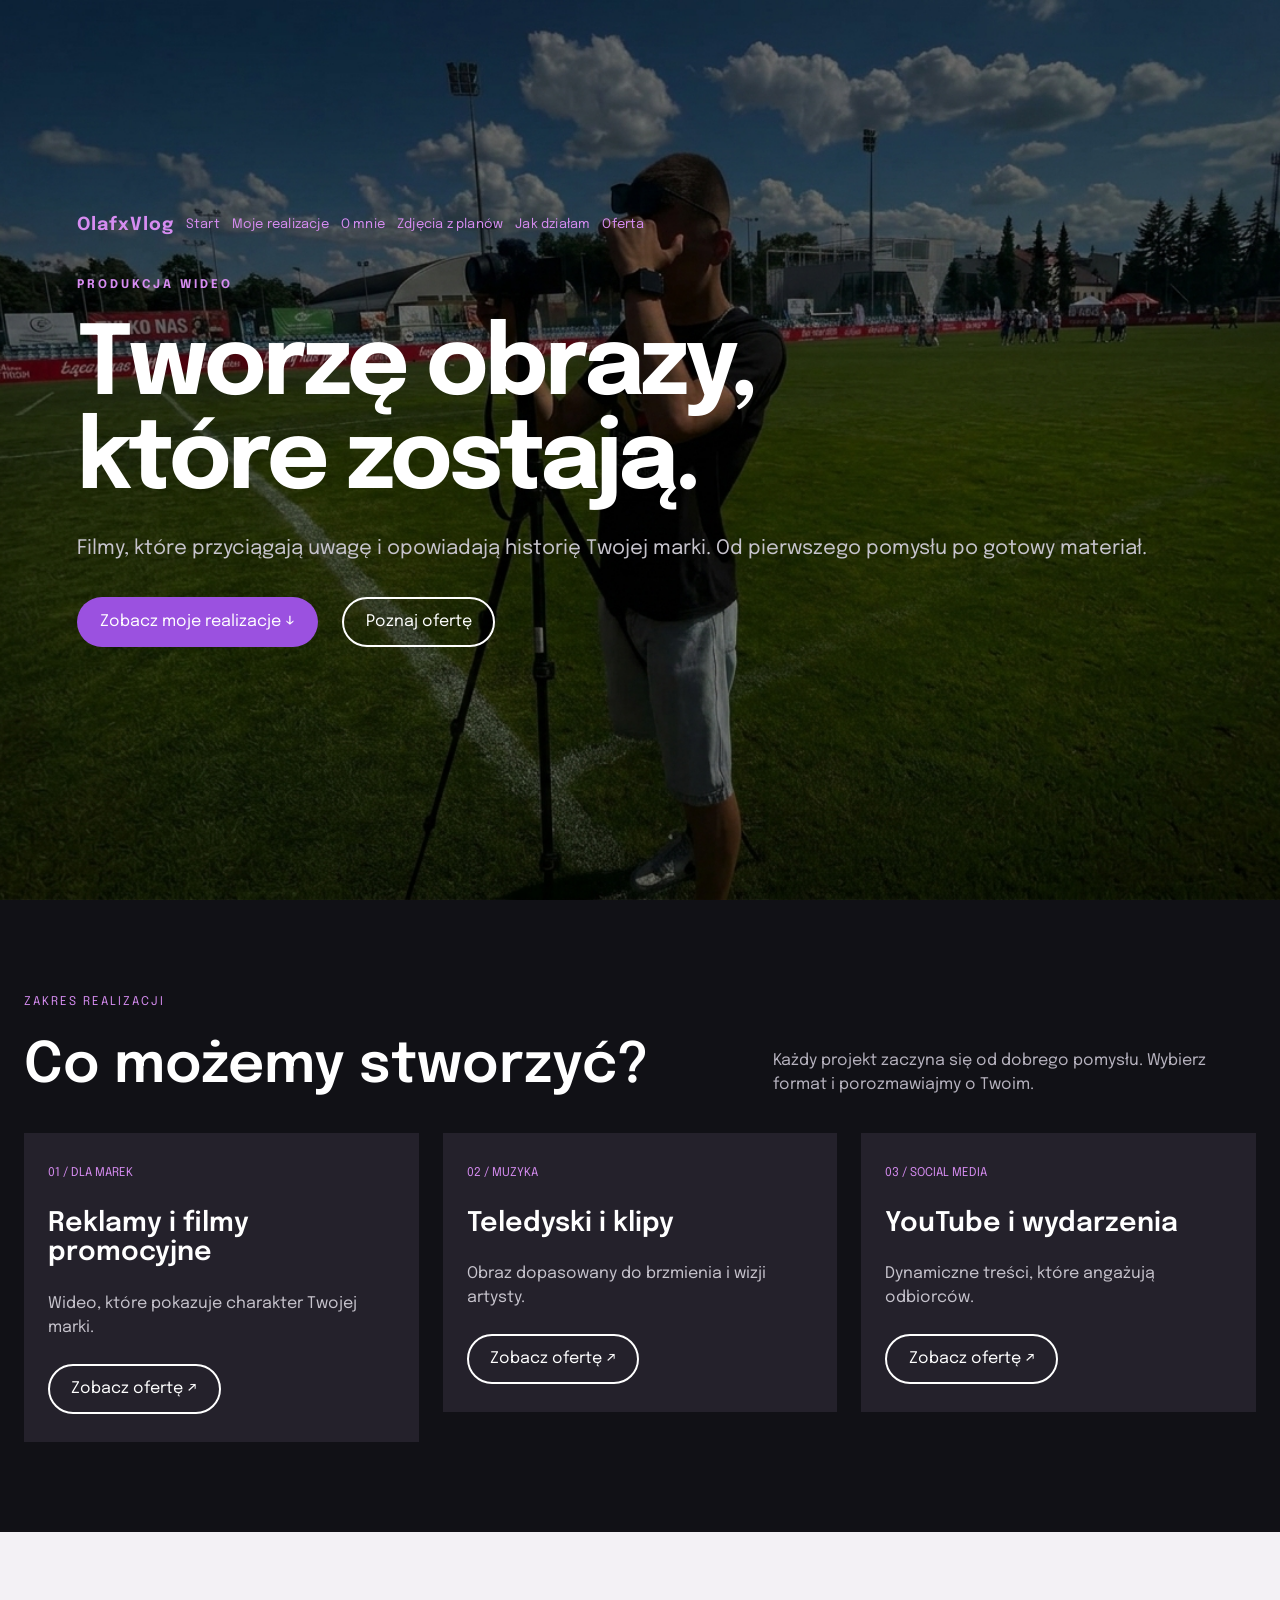
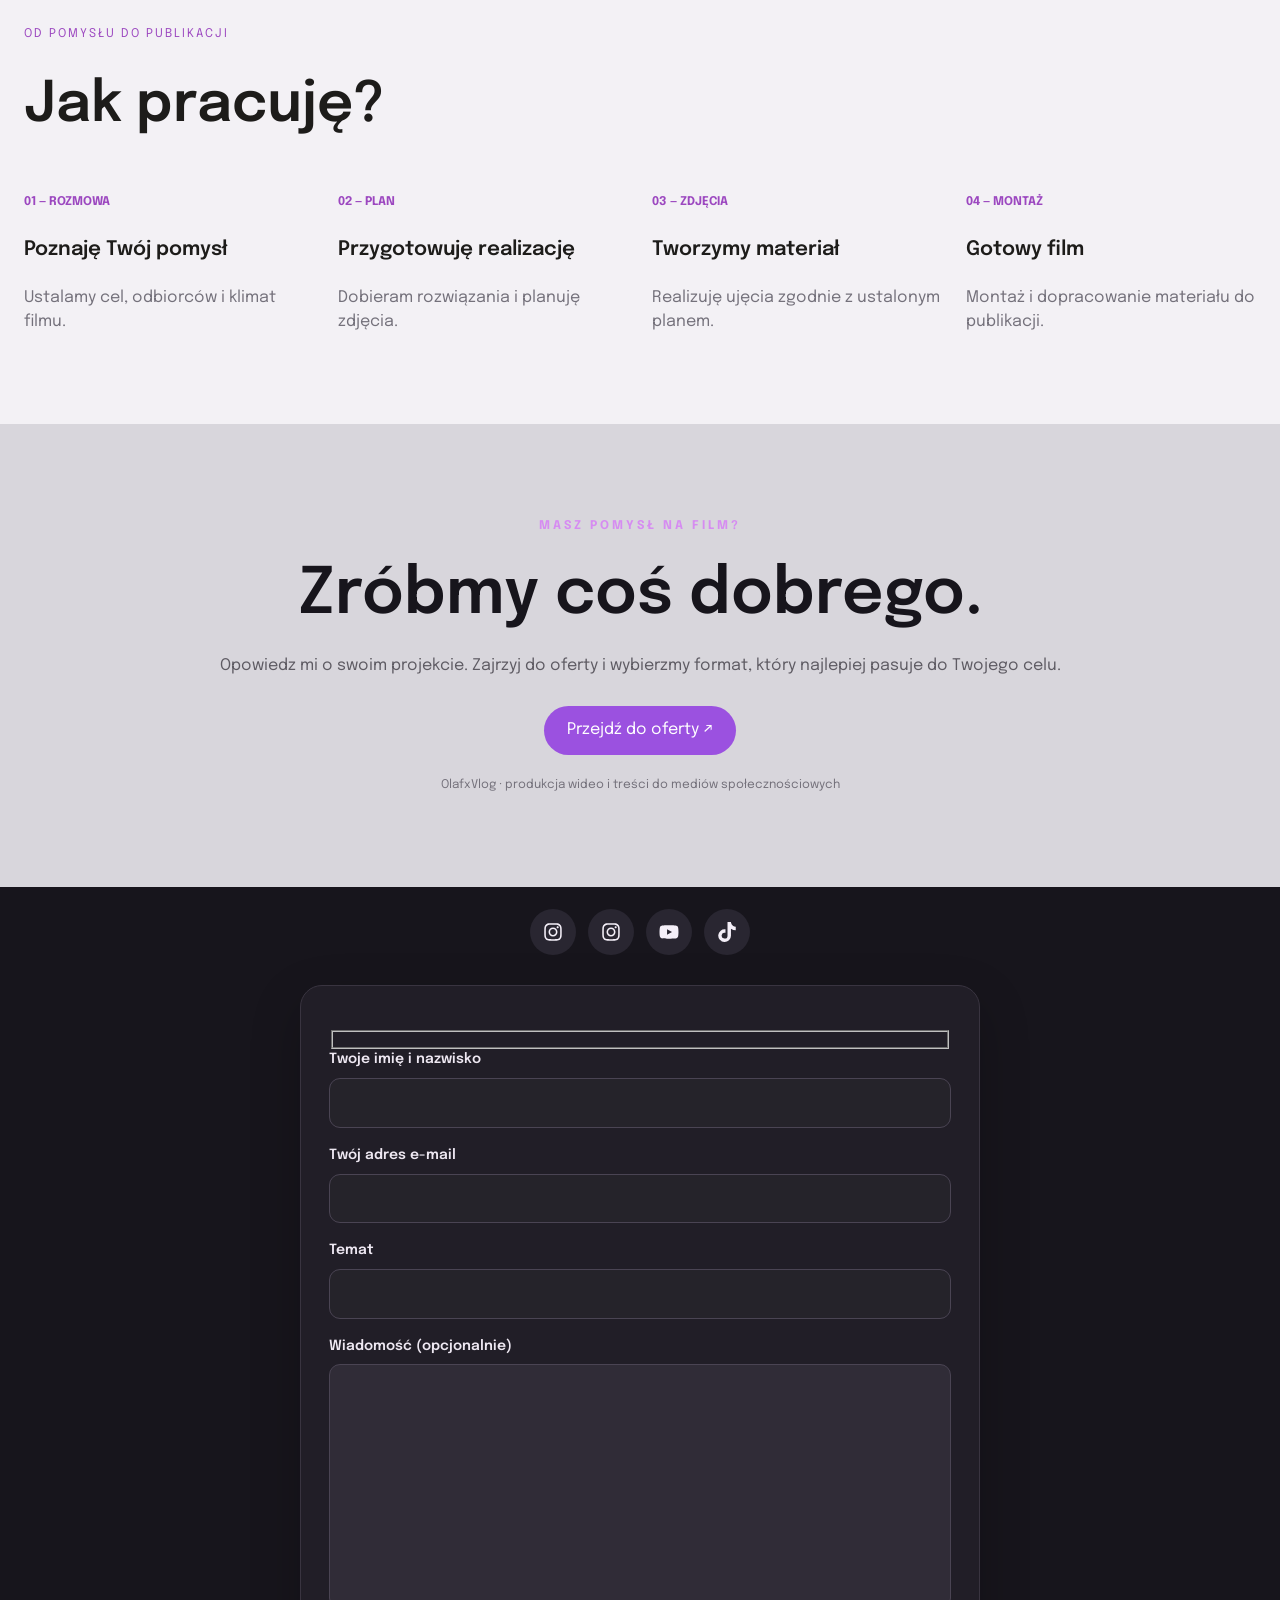
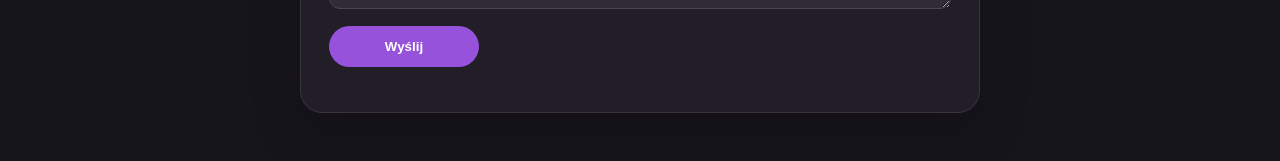
==== commit 54314eda: "Hide social labels and refine contact layout" ====
--- a/docs/index.html
+++ b/docs/index.html
@@ -135,7 +135,7 @@
 }
 
 </style>
-	<meta name="viewport" content="width=device-width, initial-scale=1.0, viewport-fit=cover" /><style id="static-navigation">.wp-block-navigation__responsive-container-open,.wp-block-navigation__responsive-container-close{display:none!important}.wp-block-navigation__responsive-container{display:block!important;position:static!important;width:auto!important;height:auto!important;max-height:none!important;opacity:1!important;visibility:visible!important;overflow:visible!important;background:transparent!important}.wp-block-navigation__responsive-container-content{display:block!important;visibility:visible!important}.wp-block-navigation__container{display:flex!important;flex-wrap:wrap!important;justify-content:center!important;gap:1rem!important}.portfolio-brand-nav{display:flex!important;flex-wrap:nowrap!important;justify-content:flex-start!important;align-items:center!important;gap:12px!important;overflow-x:auto!important;white-space:nowrap!important}.portfolio-brand-nav p{margin:0!important}.portfolio-brand-nav a{color:#d68cf1!important;text-decoration:none!important}.elementor-73 .elementor-element-36d092e{width:100%;margin:22px auto 30px;padding:0 20px;box-sizing:border-box}.elementor-73 .elementor-social-icons-wrapper{display:flex!important;flex-flow:row wrap!important;justify-content:center!important;align-items:center!important;gap:12px!important}.elementor-73 .elementor-social-icons-wrapper .elementor-grid-item{display:block!important;flex:0 0 auto!important}.elementor-73 .elementor-social-icons-wrapper .elementor-icon{display:inline-flex!important;align-items:center!important;justify-content:center!important;width:46px!important;height:46px!important;padding:0!important;border-radius:50%!important;background:#292631!important;color:#f4eff8!important;transition:transform .2s ease,background .2s ease}.elementor-73 .elementor-social-icons-wrapper .elementor-icon:hover{transform:translateY(-3px);background:#8c4bd1!important}.elementor-73 .elementor-social-icons-wrapper svg{display:block!important;width:20px!important;height:20px!important;max-width:20px!important;max-height:20px!important;fill:currentColor!important}.elementor-73 .elementor-element-06c989a{width:min(100% - 40px,680px)!important;margin:0 auto 48px!important}.elementor-73 .elementor-element-06c989a .wpcf7{padding:28px!important;border:1px solid #393440!important;border-radius:22px!important;background:#211e27!important;box-shadow:0 18px 50px rgba(0,0,0,.22)!important}.elementor-73 .elementor-element-06c989a .wpcf7 form p{margin:0 0 17px!important}.elementor-73 .elementor-element-06c989a .wpcf7 form label{display:block!important;color:#eee8f2!important;font-size:14px!important;font-weight:600!important;line-height:1.55!important}.elementor-73 .elementor-element-06c989a .wpcf7-form-control-wrap{display:block!important;margin-top:7px!important}.elementor-73 .elementor-element-06c989a .wpcf7 input:not([type=submit]),.elementor-73 .elementor-element-06c989a .wpcf7 textarea{display:block!important;width:100%!important;max-width:100%!important;box-sizing:border-box!important;padding:13px 15px!important;border:1px solid #4a4453!important;border-radius:11px!important;background:#302c37!important;color:#fff!important;font:inherit!important;outline:none!important;transition:border-color .2s ease,box-shadow .2s ease}.elementor-73 .elementor-element-06c989a .wpcf7 input:focus,.elementor-73 .elementor-element-06c989a .wpcf7 textarea:focus{border-color:#bd75eb!important;box-shadow:0 0 0 3px rgba(189,117,235,.18)!important}.elementor-73 .elementor-element-06c989a .wpcf7 textarea{min-height:145px!important;resize:vertical!important}.elementor-73 .elementor-element-06c989a .wpcf7 input[type=submit]{display:inline-flex!important;align-items:center!important;justify-content:center!important;width:auto!important;min-width:150px!important;padding:13px 24px!important;border:0!important;border-radius:999px!important;background:#9652db!important;color:white!important;font-weight:700!important;cursor:pointer!important;transition:transform .2s ease,background .2s ease}.elementor-73 .elementor-element-06c989a .wpcf7 input[type=submit]:hover{transform:translateY(-2px);background:#aa65eb!important}.elementor-73 .elementor-element-06c989a .wpcf7 .wpcf7-response-output{color:#eee8f2!important}.elementor-99 .e-youtube-base{display:inline-block!important;vertical-align:top;width:500px;max-width:calc(100vw - 48px);height:auto!important;aspect-ratio:16/9;margin:10px;overflow:hidden}.elementor-99 .e-youtube-base iframe{display:block;width:100%;height:100%;border:0}.elementor-99 .e-235416d-37e6544,.elementor-99 .e-8392875-91f4352,.elementor-99 .e-40be9d1-95b2715,.elementor-99 .e-2113d0b-c2fb46c,.elementor-99 .e-3a06204-0a8653b{width:250px;aspect-ratio:9/16}@media(max-width:760px){.portfolio-brand-nav{gap:10px!important}.portfolio-brand-nav p{font-size:13px!important}}@media(max-width:767px){.elementor-99 .e-youtube-base{width:300px;max-width:calc(100vw - 48px);margin:8px auto;display:block!important}.elementor-99 .e-235416d-37e6544,.elementor-99 .e-8392875-91f4352,.elementor-99 .e-40be9d1-95b2715,.elementor-99 .e-2113d0b-c2fb46c,.elementor-99 .e-3a06204-0a8653b{width:220px}}@media(max-width:600px){.elementor-73 .elementor-element-06c989a{width:calc(100% - 32px)!important}.elementor-73 .elementor-element-06c989a .wpcf7{padding:21px 17px!important;border-radius:18px!important}.elementor-73 .elementor-social-icons-wrapper{gap:10px!important}.elementor-73 .elementor-social-icons-wrapper .elementor-icon{width:44px!important;height:44px!important}}</style></head>
+	<meta name="viewport" content="width=device-width, initial-scale=1.0, viewport-fit=cover" /><style id="static-navigation">.wp-block-navigation__responsive-container-open,.wp-block-navigation__responsive-container-close{display:none!important}.wp-block-navigation__responsive-container{display:block!important;position:static!important;width:auto!important;height:auto!important;max-height:none!important;opacity:1!important;visibility:visible!important;overflow:visible!important;background:transparent!important}.wp-block-navigation__responsive-container-content{display:block!important;visibility:visible!important}.wp-block-navigation__container{display:flex!important;flex-wrap:wrap!important;justify-content:center!important;gap:1rem!important}.portfolio-brand-nav{display:flex!important;flex-wrap:nowrap!important;justify-content:flex-start!important;align-items:center!important;gap:12px!important;overflow-x:auto!important;white-space:nowrap!important}.portfolio-brand-nav p{margin:0!important}.portfolio-brand-nav a{color:#d68cf1!important;text-decoration:none!important}.elementor-73 .elementor-element-36d092e{width:100%;margin:22px auto 30px;padding:0 20px;box-sizing:border-box}.elementor-73 .elementor-social-icons-wrapper{display:flex!important;flex-flow:row wrap!important;justify-content:center!important;align-items:center!important;gap:12px!important}.elementor-73 .elementor-social-icons-wrapper .elementor-grid-item{display:block!important;flex:0 0 auto!important}.elementor-73 .elementor-social-icons-wrapper .elementor-screen-only{position:absolute!important;width:1px!important;height:1px!important;padding:0!important;margin:-1px!important;overflow:hidden!important;clip:rect(0,0,0,0)!important;white-space:nowrap!important;border:0!important}.elementor-73 .elementor-social-icons-wrapper .elementor-icon{display:inline-flex!important;align-items:center!important;justify-content:center!important;width:46px!important;height:46px!important;padding:0!important;border-radius:50%!important;background:#292631!important;color:#f4eff8!important;transition:transform .2s ease,background .2s ease}.elementor-73 .elementor-social-icons-wrapper .elementor-icon:hover{transform:translateY(-3px);background:#8c4bd1!important}.elementor-73 .elementor-social-icons-wrapper svg{display:block!important;width:20px!important;height:20px!important;max-width:20px!important;max-height:20px!important;fill:currentColor!important}.elementor-73 .elementor-element-06c989a{width:min(100% - 40px,680px)!important;margin:0 auto 48px!important}.elementor-73 .elementor-element-06c989a .wpcf7{padding:28px!important;border:1px solid #393440!important;border-radius:22px!important;background:#211e27!important;box-shadow:0 18px 50px rgba(0,0,0,.22)!important}.elementor-73 .elementor-element-06c989a .wpcf7 form p{margin:0 0 17px!important}.elementor-73 .elementor-element-06c989a .wpcf7 form label{display:block!important;color:#eee8f2!important;font-size:14px!important;font-weight:600!important;line-height:1.55!important}.elementor-73 .elementor-element-06c989a .wpcf7-form-control-wrap{display:block!important;margin-top:7px!important}.elementor-73 .elementor-element-06c989a .wpcf7 input:not([type=submit]),.elementor-73 .elementor-element-06c989a .wpcf7 textarea{display:block!important;width:100%!important;max-width:100%!important;box-sizing:border-box!important;padding:13px 15px!important;border:1px solid #4a4453!important;border-radius:11px!important;background:#302c37!important;color:#fff!important;font:inherit!important;outline:none!important;transition:border-color .2s ease,box-shadow .2s ease}.elementor-73 .elementor-element-06c989a .wpcf7 input:focus,.elementor-73 .elementor-element-06c989a .wpcf7 textarea:focus{border-color:#bd75eb!important;box-shadow:0 0 0 3px rgba(189,117,235,.18)!important}.elementor-73 .elementor-element-06c989a .wpcf7 textarea{min-height:145px!important;resize:vertical!important}.elementor-73 .elementor-element-06c989a .wpcf7 input[type=submit]{display:inline-flex!important;align-items:center!important;justify-content:center!important;width:auto!important;min-width:150px!important;padding:13px 24px!important;border:0!important;border-radius:999px!important;background:#9652db!important;color:white!important;font-weight:700!important;cursor:pointer!important;transition:transform .2s ease,background .2s ease}.elementor-73 .elementor-element-06c989a .wpcf7 input[type=submit]:hover{transform:translateY(-2px);background:#aa65eb!important}.elementor-73 .elementor-element-06c989a .wpcf7 .wpcf7-response-output{color:#eee8f2!important}.elementor-99 .e-youtube-base{display:inline-block!important;vertical-align:top;width:500px;max-width:calc(100vw - 48px);height:auto!important;aspect-ratio:16/9;margin:10px;overflow:hidden}.elementor-99 .e-youtube-base iframe{display:block;width:100%;height:100%;border:0}.elementor-99 .e-235416d-37e6544,.elementor-99 .e-8392875-91f4352,.elementor-99 .e-40be9d1-95b2715,.elementor-99 .e-2113d0b-c2fb46c,.elementor-99 .e-3a06204-0a8653b{width:250px;aspect-ratio:9/16}@media(max-width:760px){.portfolio-brand-nav{gap:10px!important}.portfolio-brand-nav p{font-size:13px!important}}@media(max-width:767px){.elementor-99 .e-youtube-base{width:300px;max-width:calc(100vw - 48px);margin:8px auto;display:block!important}.elementor-99 .e-235416d-37e6544,.elementor-99 .e-8392875-91f4352,.elementor-99 .e-40be9d1-95b2715,.elementor-99 .e-2113d0b-c2fb46c,.elementor-99 .e-3a06204-0a8653b{width:220px}}@media(max-width:600px){.elementor-73 .elementor-element-06c989a{width:calc(100% - 32px)!important}.elementor-73 .elementor-element-06c989a .wpcf7{padding:21px 17px!important;border-radius:18px!important}.elementor-73 .elementor-social-icons-wrapper{gap:10px!important}.elementor-73 .elementor-social-icons-wrapper .elementor-icon{width:44px!important;height:44px!important}}</style></head>
 <body class="home wp-singular page-template page-template-elementor_canvas page page-id-73 wp-custom-logo wp-embed-responsive wp-theme-devotion ally-default elementor-default elementor-template-canvas elementor-kit-49 elementor-page elementor-page-73">
 			<div data-elementor-type="wp-page" data-elementor-id="73" class="elementor elementor-73">
 				<div class="elementor-element elementor-element-53462f31 e-con-full e-flex e-con e-parent" data-id="53462f31" data-element_type="container" data-e-type="container">
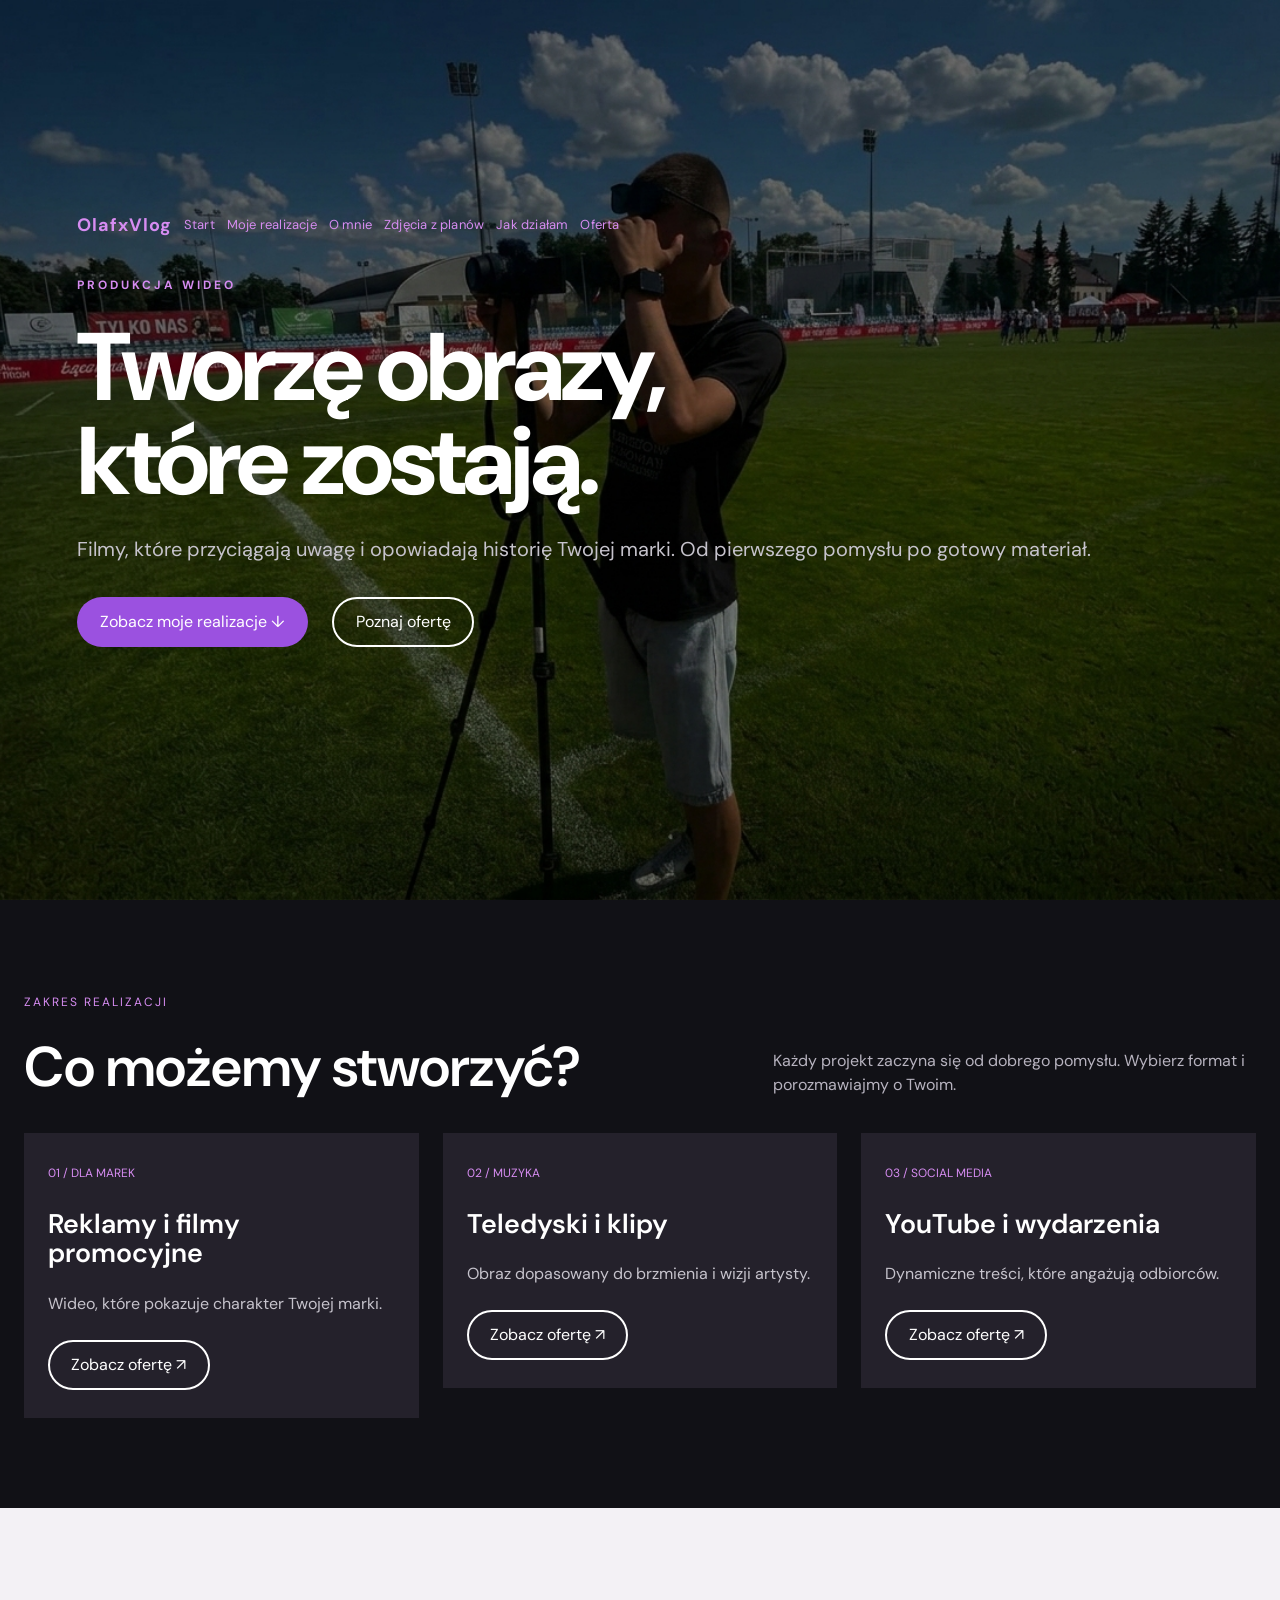
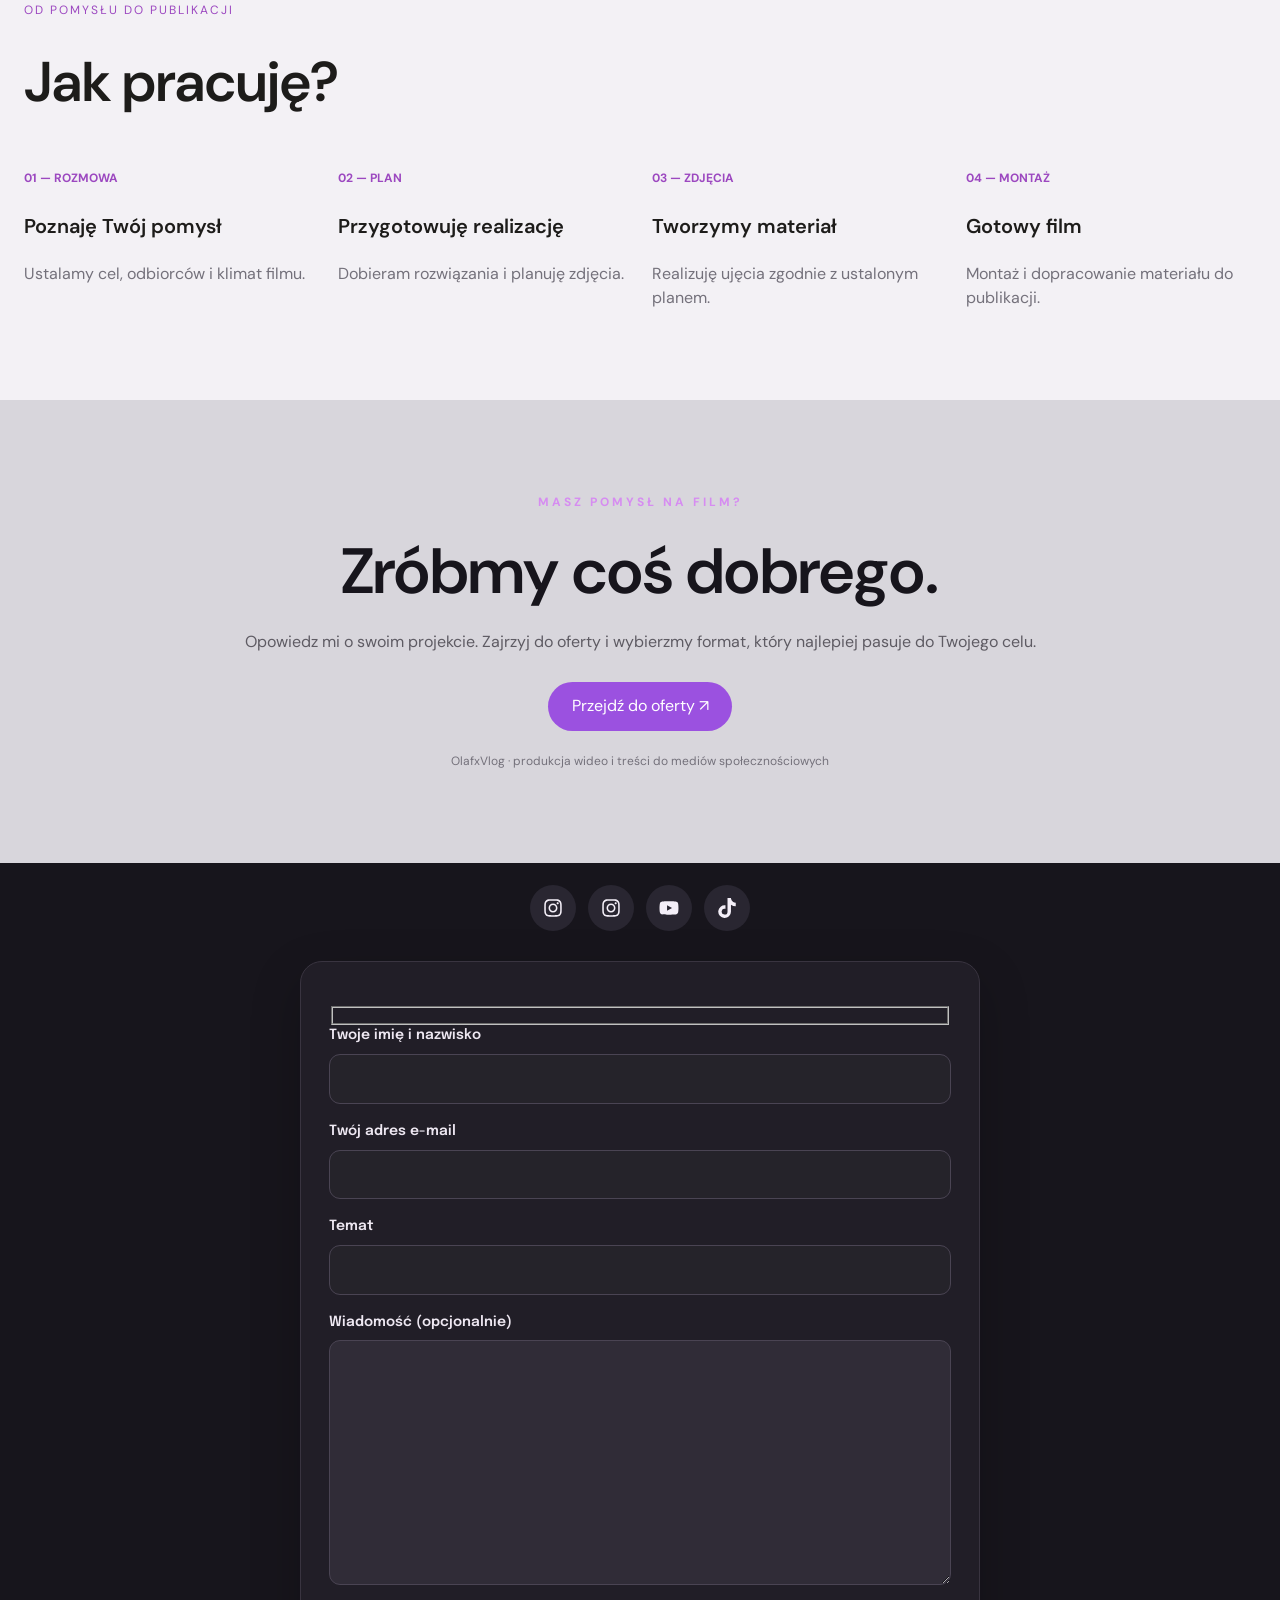
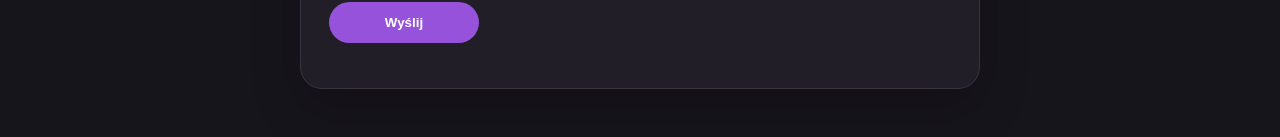
==== commit f9f4ed6f: "Load Elementor layouts on all static pages" ====
--- a/docs/index.html
+++ b/docs/index.html
@@ -135,7 +135,7 @@
 }
 
 </style>
-	<meta name="viewport" content="width=device-width, initial-scale=1.0, viewport-fit=cover" /><style id="static-navigation">.wp-block-navigation__responsive-container-open,.wp-block-navigation__responsive-container-close{display:none!important}.wp-block-navigation__responsive-container{display:block!important;position:static!important;width:auto!important;height:auto!important;max-height:none!important;opacity:1!important;visibility:visible!important;overflow:visible!important;background:transparent!important}.wp-block-navigation__responsive-container-content{display:block!important;visibility:visible!important}.wp-block-navigation__container{display:flex!important;flex-wrap:wrap!important;justify-content:center!important;gap:1rem!important}.portfolio-brand-nav{display:flex!important;flex-wrap:nowrap!important;justify-content:flex-start!important;align-items:center!important;gap:12px!important;overflow-x:auto!important;white-space:nowrap!important}.portfolio-brand-nav p{margin:0!important}.portfolio-brand-nav a{color:#d68cf1!important;text-decoration:none!important}.elementor-73 .elementor-element-36d092e{width:100%;margin:22px auto 30px;padding:0 20px;box-sizing:border-box}.elementor-73 .elementor-social-icons-wrapper{display:flex!important;flex-flow:row wrap!important;justify-content:center!important;align-items:center!important;gap:12px!important}.elementor-73 .elementor-social-icons-wrapper .elementor-grid-item{display:block!important;flex:0 0 auto!important}.elementor-73 .elementor-social-icons-wrapper .elementor-screen-only{position:absolute!important;width:1px!important;height:1px!important;padding:0!important;margin:-1px!important;overflow:hidden!important;clip:rect(0,0,0,0)!important;white-space:nowrap!important;border:0!important}.elementor-73 .elementor-social-icons-wrapper .elementor-icon{display:inline-flex!important;align-items:center!important;justify-content:center!important;width:46px!important;height:46px!important;padding:0!important;border-radius:50%!important;background:#292631!important;color:#f4eff8!important;transition:transform .2s ease,background .2s ease}.elementor-73 .elementor-social-icons-wrapper .elementor-icon:hover{transform:translateY(-3px);background:#8c4bd1!important}.elementor-73 .elementor-social-icons-wrapper svg{display:block!important;width:20px!important;height:20px!important;max-width:20px!important;max-height:20px!important;fill:currentColor!important}.elementor-73 .elementor-element-06c989a{width:min(100% - 40px,680px)!important;margin:0 auto 48px!important}.elementor-73 .elementor-element-06c989a .wpcf7{padding:28px!important;border:1px solid #393440!important;border-radius:22px!important;background:#211e27!important;box-shadow:0 18px 50px rgba(0,0,0,.22)!important}.elementor-73 .elementor-element-06c989a .wpcf7 form p{margin:0 0 17px!important}.elementor-73 .elementor-element-06c989a .wpcf7 form label{display:block!important;color:#eee8f2!important;font-size:14px!important;font-weight:600!important;line-height:1.55!important}.elementor-73 .elementor-element-06c989a .wpcf7-form-control-wrap{display:block!important;margin-top:7px!important}.elementor-73 .elementor-element-06c989a .wpcf7 input:not([type=submit]),.elementor-73 .elementor-element-06c989a .wpcf7 textarea{display:block!important;width:100%!important;max-width:100%!important;box-sizing:border-box!important;padding:13px 15px!important;border:1px solid #4a4453!important;border-radius:11px!important;background:#302c37!important;color:#fff!important;font:inherit!important;outline:none!important;transition:border-color .2s ease,box-shadow .2s ease}.elementor-73 .elementor-element-06c989a .wpcf7 input:focus,.elementor-73 .elementor-element-06c989a .wpcf7 textarea:focus{border-color:#bd75eb!important;box-shadow:0 0 0 3px rgba(189,117,235,.18)!important}.elementor-73 .elementor-element-06c989a .wpcf7 textarea{min-height:145px!important;resize:vertical!important}.elementor-73 .elementor-element-06c989a .wpcf7 input[type=submit]{display:inline-flex!important;align-items:center!important;justify-content:center!important;width:auto!important;min-width:150px!important;padding:13px 24px!important;border:0!important;border-radius:999px!important;background:#9652db!important;color:white!important;font-weight:700!important;cursor:pointer!important;transition:transform .2s ease,background .2s ease}.elementor-73 .elementor-element-06c989a .wpcf7 input[type=submit]:hover{transform:translateY(-2px);background:#aa65eb!important}.elementor-73 .elementor-element-06c989a .wpcf7 .wpcf7-response-output{color:#eee8f2!important}.elementor-99 .e-youtube-base{display:inline-block!important;vertical-align:top;width:500px;max-width:calc(100vw - 48px);height:auto!important;aspect-ratio:16/9;margin:10px;overflow:hidden}.elementor-99 .e-youtube-base iframe{display:block;width:100%;height:100%;border:0}.elementor-99 .e-235416d-37e6544,.elementor-99 .e-8392875-91f4352,.elementor-99 .e-40be9d1-95b2715,.elementor-99 .e-2113d0b-c2fb46c,.elementor-99 .e-3a06204-0a8653b{width:250px;aspect-ratio:9/16}@media(max-width:760px){.portfolio-brand-nav{gap:10px!important}.portfolio-brand-nav p{font-size:13px!important}}@media(max-width:767px){.elementor-99 .e-youtube-base{width:300px;max-width:calc(100vw - 48px);margin:8px auto;display:block!important}.elementor-99 .e-235416d-37e6544,.elementor-99 .e-8392875-91f4352,.elementor-99 .e-40be9d1-95b2715,.elementor-99 .e-2113d0b-c2fb46c,.elementor-99 .e-3a06204-0a8653b{width:220px}}@media(max-width:600px){.elementor-73 .elementor-element-06c989a{width:calc(100% - 32px)!important}.elementor-73 .elementor-element-06c989a .wpcf7{padding:21px 17px!important;border-radius:18px!important}.elementor-73 .elementor-social-icons-wrapper{gap:10px!important}.elementor-73 .elementor-social-icons-wrapper .elementor-icon{width:44px!important;height:44px!important}}</style></head>
+	<meta name="viewport" content="width=device-width, initial-scale=1.0, viewport-fit=cover" /><link rel="stylesheet" href="wp-content/uploads/elementor/css/post-49.css"><link rel="stylesheet" href="wp-content/uploads/elementor/css/base-desktop.css"><link rel="stylesheet" href="wp-content/uploads/elementor/css/base-mobile.css"><link rel="stylesheet" href="wp-content/uploads/elementor/css/post-73.css"><style id="static-navigation">.wp-block-navigation__responsive-container-open,.wp-block-navigation__responsive-container-close{display:none!important}.wp-block-navigation__responsive-container{display:block!important;position:static!important;width:auto!important;height:auto!important;max-height:none!important;opacity:1!important;visibility:visible!important;overflow:visible!important;background:transparent!important}.wp-block-navigation__responsive-container-content{display:block!important;visibility:visible!important}.wp-block-navigation__container{display:flex!important;flex-wrap:wrap!important;justify-content:center!important;gap:1rem!important}.portfolio-brand-nav{display:flex!important;flex-wrap:nowrap!important;justify-content:flex-start!important;align-items:center!important;gap:12px!important;overflow-x:auto!important;white-space:nowrap!important}.portfolio-brand-nav p{margin:0!important}.portfolio-brand-nav a{color:#d68cf1!important;text-decoration:none!important}.elementor-73 .elementor-element-36d092e{width:100%;margin:22px auto 30px;padding:0 20px;box-sizing:border-box}.elementor-73 .elementor-social-icons-wrapper{display:flex!important;flex-flow:row wrap!important;justify-content:center!important;align-items:center!important;gap:12px!important}.elementor-73 .elementor-social-icons-wrapper .elementor-grid-item{display:block!important;flex:0 0 auto!important}.elementor-73 .elementor-social-icons-wrapper .elementor-screen-only{position:absolute!important;width:1px!important;height:1px!important;padding:0!important;margin:-1px!important;overflow:hidden!important;clip:rect(0,0,0,0)!important;white-space:nowrap!important;border:0!important}.elementor-73 .elementor-social-icons-wrapper .elementor-icon{display:inline-flex!important;align-items:center!important;justify-content:center!important;width:46px!important;height:46px!important;padding:0!important;border-radius:50%!important;background:#292631!important;color:#f4eff8!important;transition:transform .2s ease,background .2s ease}.elementor-73 .elementor-social-icons-wrapper .elementor-icon:hover{transform:translateY(-3px);background:#8c4bd1!important}.elementor-73 .elementor-social-icons-wrapper svg{display:block!important;width:20px!important;height:20px!important;max-width:20px!important;max-height:20px!important;fill:currentColor!important}.elementor-73 .elementor-element-06c989a{width:min(100% - 40px,680px)!important;margin:0 auto 48px!important}.elementor-73 .elementor-element-06c989a .wpcf7{padding:28px!important;border:1px solid #393440!important;border-radius:22px!important;background:#211e27!important;box-shadow:0 18px 50px rgba(0,0,0,.22)!important}.elementor-73 .elementor-element-06c989a .wpcf7 form p{margin:0 0 17px!important}.elementor-73 .elementor-element-06c989a .wpcf7 form label{display:block!important;color:#eee8f2!important;font-size:14px!important;font-weight:600!important;line-height:1.55!important}.elementor-73 .elementor-element-06c989a .wpcf7-form-control-wrap{display:block!important;margin-top:7px!important}.elementor-73 .elementor-element-06c989a .wpcf7 input:not([type=submit]),.elementor-73 .elementor-element-06c989a .wpcf7 textarea{display:block!important;width:100%!important;max-width:100%!important;box-sizing:border-box!important;padding:13px 15px!important;border:1px solid #4a4453!important;border-radius:11px!important;background:#302c37!important;color:#fff!important;font:inherit!important;outline:none!important;transition:border-color .2s ease,box-shadow .2s ease}.elementor-73 .elementor-element-06c989a .wpcf7 input:focus,.elementor-73 .elementor-element-06c989a .wpcf7 textarea:focus{border-color:#bd75eb!important;box-shadow:0 0 0 3px rgba(189,117,235,.18)!important}.elementor-73 .elementor-element-06c989a .wpcf7 textarea{min-height:145px!important;resize:vertical!important}.elementor-73 .elementor-element-06c989a .wpcf7 input[type=submit]{display:inline-flex!important;align-items:center!important;justify-content:center!important;width:auto!important;min-width:150px!important;padding:13px 24px!important;border:0!important;border-radius:999px!important;background:#9652db!important;color:white!important;font-weight:700!important;cursor:pointer!important;transition:transform .2s ease,background .2s ease}.elementor-73 .elementor-element-06c989a .wpcf7 input[type=submit]:hover{transform:translateY(-2px);background:#aa65eb!important}.elementor-73 .elementor-element-06c989a .wpcf7 .wpcf7-response-output{color:#eee8f2!important}.elementor-99 .e-youtube-base{display:inline-block!important;vertical-align:top;width:500px;max-width:calc(100vw - 48px);height:auto!important;aspect-ratio:16/9;margin:10px;overflow:hidden}.elementor-99 .e-youtube-base iframe{display:block;width:100%;height:100%;border:0}.elementor-99 .e-235416d-37e6544,.elementor-99 .e-8392875-91f4352,.elementor-99 .e-40be9d1-95b2715,.elementor-99 .e-2113d0b-c2fb46c,.elementor-99 .e-3a06204-0a8653b{width:250px;aspect-ratio:9/16}@media(max-width:760px){.portfolio-brand-nav{gap:10px!important}.portfolio-brand-nav p{font-size:13px!important}}@media(max-width:767px){.elementor-99 .e-youtube-base{width:300px;max-width:calc(100vw - 48px);margin:8px auto;display:block!important}.elementor-99 .e-235416d-37e6544,.elementor-99 .e-8392875-91f4352,.elementor-99 .e-40be9d1-95b2715,.elementor-99 .e-2113d0b-c2fb46c,.elementor-99 .e-3a06204-0a8653b{width:220px}}@media(max-width:600px){.elementor-73 .elementor-element-06c989a{width:calc(100% - 32px)!important}.elementor-73 .elementor-element-06c989a .wpcf7{padding:21px 17px!important;border-radius:18px!important}.elementor-73 .elementor-social-icons-wrapper{gap:10px!important}.elementor-73 .elementor-social-icons-wrapper .elementor-icon{width:44px!important;height:44px!important}}</style></head>
 <body class="home wp-singular page-template page-template-elementor_canvas page page-id-73 wp-custom-logo wp-embed-responsive wp-theme-devotion ally-default elementor-default elementor-template-canvas elementor-kit-49 elementor-page elementor-page-73">
 			<div data-elementor-type="wp-page" data-elementor-id="73" class="elementor elementor-73">
 				<div class="elementor-element elementor-element-53462f31 e-con-full e-flex e-con e-parent" data-id="53462f31" data-element_type="container" data-e-type="container">
--- a/docs/wp-content/uploads/elementor/css/post-49.css
+++ b/docs/wp-content/uploads/elementor/css/post-49.css
@@ -0,0 +1 @@
+.elementor-kit-49{--e-global-color-primary:#3662FF;--e-global-color-secondary:#000000;--e-global-color-text:#374151;--e-global-color-accent:#FEFEFE;--e-global-typography-primary-font-family:"DM Sans";--e-global-typography-primary-font-size:12px;--e-global-typography-primary-font-weight:400;--e-global-typography-primary-line-height:1.5em;--e-global-typography-secondary-font-family:"DM Sans";--e-global-typography-secondary-font-size:16px;--e-global-typography-secondary-font-weight:400;--e-global-typography-secondary-line-height:1.5em;--e-global-typography-text-font-family:"DM Sans";--e-global-typography-text-font-size:16px;--e-global-typography-text-font-weight:400;--e-global-typography-text-text-transform:none;--e-global-typography-text-line-height:1.5em;--e-global-typography-accent-font-family:"DM Sans";--e-global-typography-accent-font-size:16px;--e-global-typography-accent-font-weight:400;--e-global-typography-accent-line-height:1.5em;--e-global-typography-solace_body_font_family-font-family:"DM Sans";--e-global-typography-solace_body_font_family-font-size:16px;--e-global-typography-solace_body_font_family-font-weight:400;--e-global-typography-solace_body_font_family-text-transform:none;--e-global-typography-solace_body_font_family-line-height:1.5em;--e-global-typography-solace_h1_font_family_general-font-family:"DM Sans";--e-global-typography-solace_h1_font_family_general-font-size:68px;--e-global-typography-solace_h1_font_family_general-font-weight:700;--e-global-typography-solace_h1_font_family_general-line-height:1em;--e-global-typography-solace_h2_font_family_general-font-family:"DM Sans";--e-global-typography-solace_h2_font_family_general-font-size:50px;--e-global-typography-solace_h2_font_family_general-font-weight:700;--e-global-typography-solace_h2_font_family_general-line-height:1.1em;--e-global-typography-solace_h3_font_family_general-font-family:"DM Sans";--e-global-typography-solace_h3_font_family_general-font-size:38px;--e-global-typography-solace_h3_font_family_general-font-weight:700;--e-global-typography-solace_h3_font_family_general-line-height:1.2em;--e-global-typography-solace_h4_font_family_general-font-family:"DM Sans";--e-global-typography-solace_h4_font_family_general-font-size:28px;--e-global-typography-solace_h4_font_family_general-font-weight:700;--e-global-typography-solace_h4_font_family_general-line-height:1.3em;--e-global-typography-solace_h5_font_family_general-font-family:"DM Sans";--e-global-typography-solace_h5_font_family_general-font-size:21px;--e-global-typography-solace_h5_font_family_general-font-weight:700;--e-global-typography-solace_h5_font_family_general-line-height:1.3em;--e-global-typography-solace_h6_font_family_general-font-family:"DM Sans";--e-global-typography-solace_h6_font_family_general-font-size:16px;--e-global-typography-solace_h6_font_family_general-font-weight:700;--e-global-typography-solace_h6_font_family_general-line-height:1.3em;--e-global-typography-solace_smaller_font_family-font-family:"DM Sans";--e-global-typography-solace_smaller_font_family-font-size:12px;--e-global-typography-solace_smaller_font_family-font-weight:400;--e-global-typography-solace_smaller_font_family-line-height:1.5em;--e-global-typography-solace_logotitle_font_family-font-family:"DM Sans";--e-global-typography-solace_logotitle_font_family-font-size:16px;--e-global-typography-solace_logotitle_font_family-font-weight:400;--e-global-typography-solace_logotitle_font_family-line-height:1.5em;--e-global-typography-solace_button_font_family-font-family:"DM Sans";--e-global-typography-solace_button_font_family-font-size:16px;--e-global-typography-solace_button_font_family-font-weight:400;--e-global-typography-solace_button_font_family-line-height:1.5em;}.elementor-section.elementor-section-boxed > .elementor-container{max-width:1140px;}.e-con{--container-max-width:1140px;}.elementor-widget:not(:last-child){--kit-widget-spacing:20px;}.elementor-element{--widgets-spacing:20px 20px;--widgets-spacing-row:20px;--widgets-spacing-column:20px;}{}h1.entry-title{display:var(--page-title-display);}@media(max-width:1024px){.elementor-kit-49{--e-global-typography-primary-font-size:12px;--e-global-typography-primary-line-height:1.5em;--e-global-typography-secondary-font-size:16px;--e-global-typography-secondary-line-height:1.5em;--e-global-typography-text-font-size:16px;--e-global-typography-text-line-height:1.5em;--e-global-typography-accent-font-size:16px;--e-global-typography-accent-line-height:1.5em;--e-global-typography-solace_body_font_family-font-size:16px;--e-global-typography-solace_body_font_family-line-height:1.5em;--e-global-typography-solace_h1_font_family_general-font-size:50px;--e-global-typography-solace_h1_font_family_general-line-height:1em;--e-global-typography-solace_h2_font_family_general-font-size:38px;--e-global-typography-solace_h2_font_family_general-line-height:1.1em;--e-global-typography-solace_h3_font_family_general-font-size:28px;--e-global-typography-solace_h3_font_family_general-line-height:1.2em;--e-global-typography-solace_h4_font_family_general-font-size:21px;--e-global-typography-solace_h4_font_family_general-line-height:1.3em;--e-global-typography-solace_h5_font_family_general-font-size:18px;--e-global-typography-solace_h5_font_family_general-line-height:1.3em;--e-global-typography-solace_h6_font_family_general-font-size:14px;--e-global-typography-solace_h6_font_family_general-line-height:1.3em;--e-global-typography-solace_smaller_font_family-font-size:12px;--e-global-typography-solace_smaller_font_family-line-height:1.5em;--e-global-typography-solace_logotitle_font_family-font-size:16px;--e-global-typography-solace_logotitle_font_family-line-height:1.5em;--e-global-typography-solace_button_font_family-font-size:16px;--e-global-typography-solace_button_font_family-line-height:1.5em;}.elementor-section.elementor-section-boxed > .elementor-container{max-width:1024px;}.e-con{--container-max-width:1024px;}}@media(max-width:767px){.elementor-kit-49{--e-global-typography-primary-font-size:12px;--e-global-typography-primary-line-height:1.5em;--e-global-typography-secondary-font-size:16px;--e-global-typography-secondary-line-height:1.5em;--e-global-typography-text-font-size:16px;--e-global-typography-text-line-height:1.5em;--e-global-typography-accent-font-size:16px;--e-global-typography-accent-line-height:1.5em;--e-global-typography-solace_body_font_family-font-size:16px;--e-global-typography-solace_body_font_family-line-height:1.5em;--e-global-typography-solace_h1_font_family_general-font-size:38px;--e-global-typography-solace_h1_font_family_general-line-height:1em;--e-global-typography-solace_h2_font_family_general-font-size:28px;--e-global-typography-solace_h2_font_family_general-line-height:1.1em;--e-global-typography-solace_h3_font_family_general-font-size:21px;--e-global-typography-solace_h3_font_family_general-line-height:1.2em;--e-global-typography-solace_h4_font_family_general-font-size:18px;--e-global-typography-solace_h4_font_family_general-line-height:1.3em;--e-global-typography-solace_h5_font_family_general-font-size:16px;--e-global-typography-solace_h5_font_family_general-line-height:1.3em;--e-global-typography-solace_h6_font_family_general-font-size:14px;--e-global-typography-solace_h6_font_family_general-line-height:1.3em;--e-global-typography-solace_smaller_font_family-font-size:12px;--e-global-typography-solace_smaller_font_family-line-height:1.5em;--e-global-typography-solace_logotitle_font_family-font-size:16px;--e-global-typography-solace_logotitle_font_family-line-height:1.5em;--e-global-typography-solace_button_font_family-font-size:16px;--e-global-typography-solace_button_font_family-line-height:1.5em;}.elementor-section.elementor-section-boxed > .elementor-container{max-width:767px;}.e-con{--container-max-width:767px;}}
--- a/docs/wp-content/uploads/elementor/css/base-desktop.css
+++ b/docs/wp-content/uploads/elementor/css/base-desktop.css
@@ -0,0 +1 @@
+.elementor .e-div-block-base{min-width:30px;padding:10px;display:block;}.elementor .e-flexbox-base{padding:10px;display:flex;flex-direction:row;}.elementor .e-grid-base{column-gap:20px;padding:10px;display:grid;row-gap:20px;grid-template-columns:repeat(3, 1fr);grid-template-rows:repeat(2, 1fr);}.elementor .e-tabs-base{padding-block-start:0px;display:flex;flex-direction:column;gap:30px;}.elementor .e-tabs-menu-base{display:flex;justify-content:center;}.elementor .e-tab-base{width:160px;color:#0C0D0E;cursor:pointer;padding:8px;border-width:2px;border-color:#E0E0E0;border-style:solid;background-color:#FFFFFF;display:block;}.elementor .e-tab-base.e--selected{border-color:#0C0D0E;outline-width:0px;}.elementor .e-tab-base:focus{border-color:#0C0D0E;outline-width:0px;}.elementor .e-tab-base:hover,.elementor .e-tab-base:focus-visible{background-color:#E0E0E0;}.elementor .e-tabs-content-area-base{display:block;}.elementor .e-tab-content-base{min-width:30px;padding:10px;display:block;}.elementor .e-accordion-base{padding:0px;display:flex;flex-direction:column;}.elementor .e-accordion-item-base{padding:0px;display:block;}.elementor .e-accordion-item-header-base{cursor:pointer;padding:10px;display:flex;gap:8px;justify-content:space-between;align-items:center;}.elementor .e-accordion-item-title-base{padding:0px;}.elementor .e-accordion-item-icon-base{width:200px;height:20px;padding:0px;display:inline-flex;flex:0 0 auto;justify-content:flex-end;align-items:center;}.elementor .e-accordion-item-content-base{min-width:30px;padding:10px;display:block;}.elementor .e-background-video-base{width:100%;overflow:hidden;position:relative;padding:10px;display:flex;flex-direction:column;}.elementor .e-background-video-content-base{width:100%;position:relative;z-index:1;padding:0px;display:flex;flex-direction:column;flex:1 1 auto;}.elementor .e-background-video-controls-base{width:auto;position:absolute;inset-inline-end:20px;inset-block-end:20px;z-index:2;display:flex;gap:8px;}.elementor .e-background-video-play-base{cursor:pointer;padding:8px;border-style:none;background-color:transparent;display:inline-flex;justify-content:center;align-items:center;}.elementor .e-background-video-pause-base{cursor:pointer;padding:8px;border-style:none;background-color:transparent;display:inline-flex;justify-content:center;align-items:center;}.elementor .e-form-base{display:block;}.elementor .e-collection-loop-base{display:block;}.elementor .e-heading-base{margin:0px;}.elementor .e-heading-link-base{all:unset;cursor:pointer;}.elementor .e-image-link-base{width:fit-content;all:unset;cursor:pointer;display:inherit;}.elementor .e-image-base{display:block;}.elementor .e-paragraph-base{margin:0px;}.elementor .e-paragraph-link-base{all:unset;cursor:pointer;}.elementor .e-svg-base{width:65px;height:65px;display:inline-block;}.elementor .e-button-base{text-align:center;padding-block-start:12px;padding-block-end:12px;padding-inline-start:24px;padding-inline-end:24px;border-radius:2px;border-width:0px;background-color:#375EFB;display:inline-block;}.elementor .e-youtube-base{overflow:hidden;aspect-ratio:16/9;}.elementor .e-divider-base{width:100%;height:1px;border-width:0px;border-color:transparent;border-style:none;background-color:#000;}.elementor .e-self-hosted-video-base{max-width:100vw;aspect-ratio:16/9;display:inline-block;}
--- a/docs/wp-content/uploads/elementor/css/base-mobile.css
+++ b/docs/wp-content/uploads/elementor/css/base-mobile.css
@@ -0,0 +1 @@
+@media(max-width:767px){.elementor .e-grid-base{grid-template-columns:repeat(1, 1fr);}}
--- a/docs/wp-content/uploads/elementor/css/post-73.css
+++ b/docs/wp-content/uploads/elementor/css/post-73.css
@@ -0,0 +1 @@
+.elementor-73 .elementor-element.elementor-element-53462f31{--display:flex;--margin-top:0px;--margin-bottom:0px;--margin-left:0px;--margin-right:0px;--padding-top:0px;--padding-bottom:0px;--padding-left:0px;--padding-right:0px;}.elementor-widget-text-editor{font-family:var( --e-global-typography-text-font-family ), Sans-serif;font-size:var( --e-global-typography-text-font-size );font-weight:var( --e-global-typography-text-font-weight );text-transform:var( --e-global-typography-text-text-transform );line-height:var( --e-global-typography-text-line-height );letter-spacing:var( --e-global-typography-text-letter-spacing );color:var( --e-global-color-text );}.elementor-widget-text-editor.elementor-drop-cap-view-stacked .elementor-drop-cap{background-color:var( --e-global-color-primary );}.elementor-widget-text-editor.elementor-drop-cap-view-framed .elementor-drop-cap, .elementor-widget-text-editor.elementor-drop-cap-view-default .elementor-drop-cap{color:var( --e-global-color-primary );border-color:var( --e-global-color-primary );}.elementor-73 .elementor-element.elementor-element-e6542e1{--display:flex;}.elementor-73 .elementor-element.elementor-element-36d092e{--grid-template-columns:repeat(0, auto);text-align:center;--grid-column-gap:5px;--grid-row-gap:0px;}.elementor-73 .elementor-element.elementor-element-3847524{--display:flex;}@media(max-width:1024px){.elementor-widget-text-editor{font-size:var( --e-global-typography-text-font-size );line-height:var( --e-global-typography-text-line-height );letter-spacing:var( --e-global-typography-text-letter-spacing );}}@media(max-width:767px){.elementor-widget-text-editor{font-size:var( --e-global-typography-text-font-size );line-height:var( --e-global-typography-text-line-height );letter-spacing:var( --e-global-typography-text-letter-spacing );}.elementor-73 .elementor-element.elementor-element-36d092e{--grid-template-columns:repeat(2, auto);--icon-size:18px;--grid-column-gap:9px;--grid-row-gap:3px;}.elementor-73 .elementor-element.elementor-element-36d092e .elementor-social-icon{--icon-padding:0.3em;}}
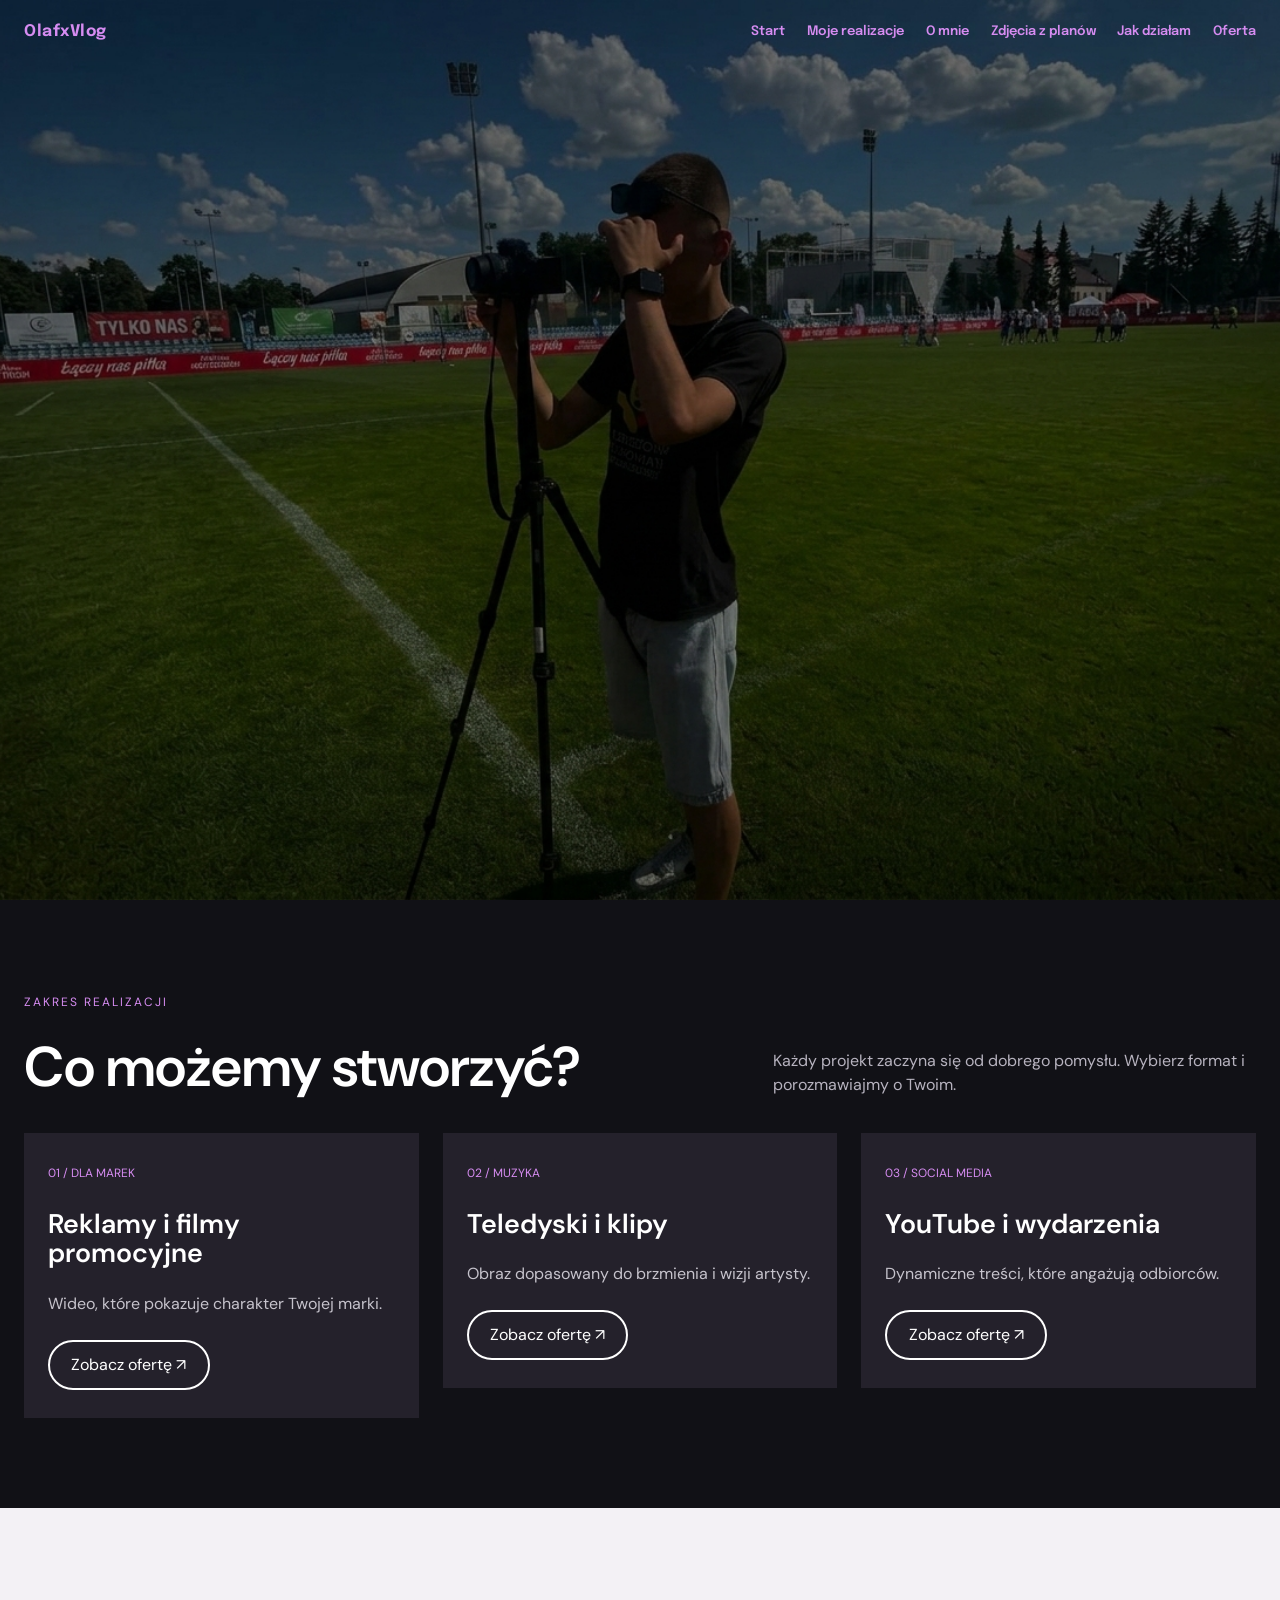
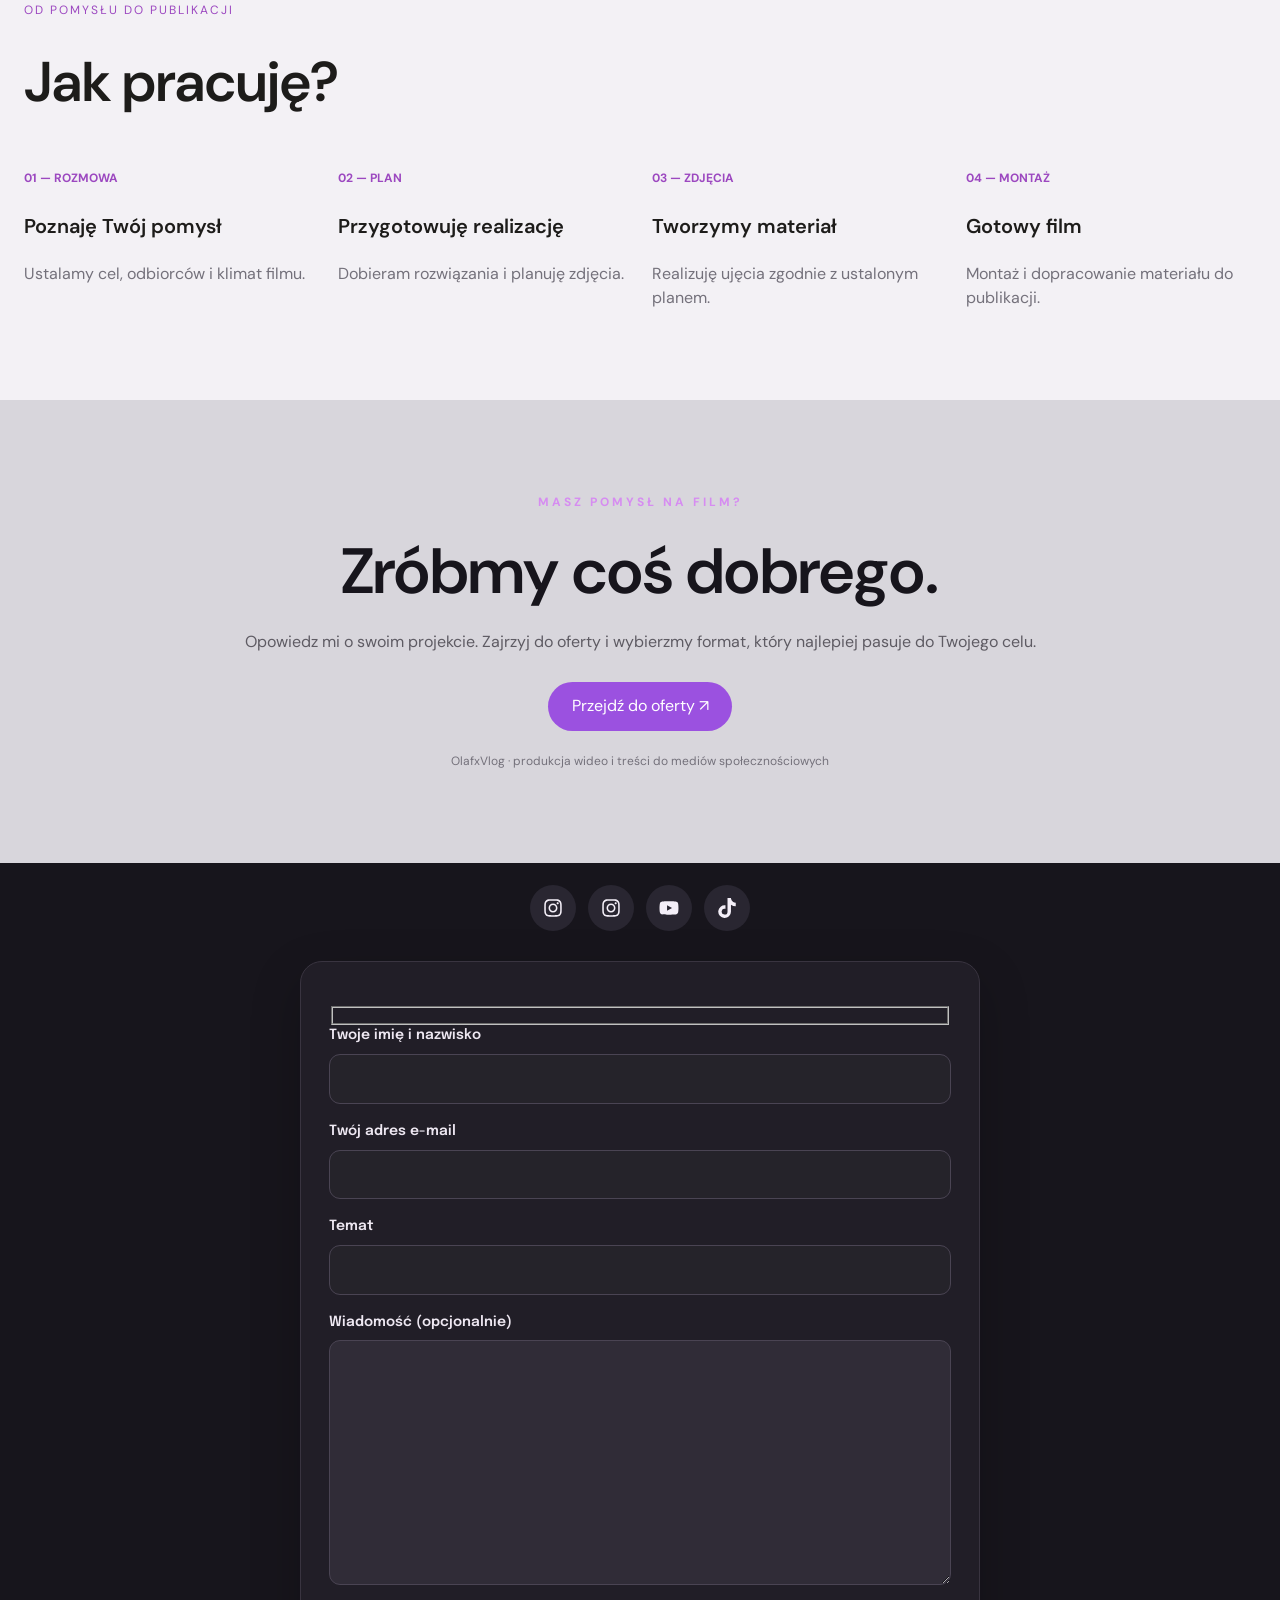
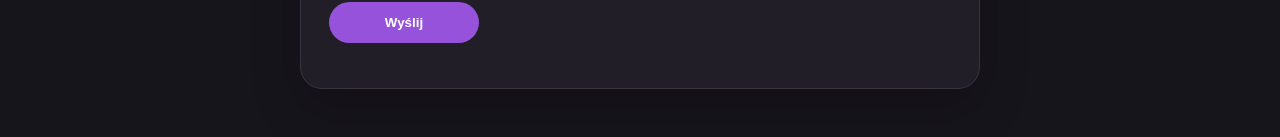
==== commit e48c9d9a: "Improve mobile navigation and form feedback" ====
--- a/docs/index.html
+++ b/docs/index.html
@@ -135,8 +135,8 @@
 }
 
 </style>
-	<meta name="viewport" content="width=device-width, initial-scale=1.0, viewport-fit=cover" /><link rel="stylesheet" href="wp-content/uploads/elementor/css/post-49.css"><link rel="stylesheet" href="wp-content/uploads/elementor/css/base-desktop.css"><link rel="stylesheet" href="wp-content/uploads/elementor/css/base-mobile.css"><link rel="stylesheet" href="wp-content/uploads/elementor/css/post-73.css"><style id="static-navigation">.wp-block-navigation__responsive-container-open,.wp-block-navigation__responsive-container-close{display:none!important}.wp-block-navigation__responsive-container{display:block!important;position:static!important;width:auto!important;height:auto!important;max-height:none!important;opacity:1!important;visibility:visible!important;overflow:visible!important;background:transparent!important}.wp-block-navigation__responsive-container-content{display:block!important;visibility:visible!important}.wp-block-navigation__container{display:flex!important;flex-wrap:wrap!important;justify-content:center!important;gap:1rem!important}.portfolio-brand-nav{display:flex!important;flex-wrap:nowrap!important;justify-content:flex-start!important;align-items:center!important;gap:12px!important;overflow-x:auto!important;white-space:nowrap!important}.portfolio-brand-nav p{margin:0!important}.portfolio-brand-nav a{color:#d68cf1!important;text-decoration:none!important}.elementor-73 .elementor-element-36d092e{width:100%;margin:22px auto 30px;padding:0 20px;box-sizing:border-box}.elementor-73 .elementor-social-icons-wrapper{display:flex!important;flex-flow:row wrap!important;justify-content:center!important;align-items:center!important;gap:12px!important}.elementor-73 .elementor-social-icons-wrapper .elementor-grid-item{display:block!important;flex:0 0 auto!important}.elementor-73 .elementor-social-icons-wrapper .elementor-screen-only{position:absolute!important;width:1px!important;height:1px!important;padding:0!important;margin:-1px!important;overflow:hidden!important;clip:rect(0,0,0,0)!important;white-space:nowrap!important;border:0!important}.elementor-73 .elementor-social-icons-wrapper .elementor-icon{display:inline-flex!important;align-items:center!important;justify-content:center!important;width:46px!important;height:46px!important;padding:0!important;border-radius:50%!important;background:#292631!important;color:#f4eff8!important;transition:transform .2s ease,background .2s ease}.elementor-73 .elementor-social-icons-wrapper .elementor-icon:hover{transform:translateY(-3px);background:#8c4bd1!important}.elementor-73 .elementor-social-icons-wrapper svg{display:block!important;width:20px!important;height:20px!important;max-width:20px!important;max-height:20px!important;fill:currentColor!important}.elementor-73 .elementor-element-06c989a{width:min(100% - 40px,680px)!important;margin:0 auto 48px!important}.elementor-73 .elementor-element-06c989a .wpcf7{padding:28px!important;border:1px solid #393440!important;border-radius:22px!important;background:#211e27!important;box-shadow:0 18px 50px rgba(0,0,0,.22)!important}.elementor-73 .elementor-element-06c989a .wpcf7 form p{margin:0 0 17px!important}.elementor-73 .elementor-element-06c989a .wpcf7 form label{display:block!important;color:#eee8f2!important;font-size:14px!important;font-weight:600!important;line-height:1.55!important}.elementor-73 .elementor-element-06c989a .wpcf7-form-control-wrap{display:block!important;margin-top:7px!important}.elementor-73 .elementor-element-06c989a .wpcf7 input:not([type=submit]),.elementor-73 .elementor-element-06c989a .wpcf7 textarea{display:block!important;width:100%!important;max-width:100%!important;box-sizing:border-box!important;padding:13px 15px!important;border:1px solid #4a4453!important;border-radius:11px!important;background:#302c37!important;color:#fff!important;font:inherit!important;outline:none!important;transition:border-color .2s ease,box-shadow .2s ease}.elementor-73 .elementor-element-06c989a .wpcf7 input:focus,.elementor-73 .elementor-element-06c989a .wpcf7 textarea:focus{border-color:#bd75eb!important;box-shadow:0 0 0 3px rgba(189,117,235,.18)!important}.elementor-73 .elementor-element-06c989a .wpcf7 textarea{min-height:145px!important;resize:vertical!important}.elementor-73 .elementor-element-06c989a .wpcf7 input[type=submit]{display:inline-flex!important;align-items:center!important;justify-content:center!important;width:auto!important;min-width:150px!important;padding:13px 24px!important;border:0!important;border-radius:999px!important;background:#9652db!important;color:white!important;font-weight:700!important;cursor:pointer!important;transition:transform .2s ease,background .2s ease}.elementor-73 .elementor-element-06c989a .wpcf7 input[type=submit]:hover{transform:translateY(-2px);background:#aa65eb!important}.elementor-73 .elementor-element-06c989a .wpcf7 .wpcf7-response-output{color:#eee8f2!important}.elementor-99 .e-youtube-base{display:inline-block!important;vertical-align:top;width:500px;max-width:calc(100vw - 48px);height:auto!important;aspect-ratio:16/9;margin:10px;overflow:hidden}.elementor-99 .e-youtube-base iframe{display:block;width:100%;height:100%;border:0}.elementor-99 .e-235416d-37e6544,.elementor-99 .e-8392875-91f4352,.elementor-99 .e-40be9d1-95b2715,.elementor-99 .e-2113d0b-c2fb46c,.elementor-99 .e-3a06204-0a8653b{width:250px;aspect-ratio:9/16}@media(max-width:760px){.portfolio-brand-nav{gap:10px!important}.portfolio-brand-nav p{font-size:13px!important}}@media(max-width:767px){.elementor-99 .e-youtube-base{width:300px;max-width:calc(100vw - 48px);margin:8px auto;display:block!important}.elementor-99 .e-235416d-37e6544,.elementor-99 .e-8392875-91f4352,.elementor-99 .e-40be9d1-95b2715,.elementor-99 .e-2113d0b-c2fb46c,.elementor-99 .e-3a06204-0a8653b{width:220px}}@media(max-width:600px){.elementor-73 .elementor-element-06c989a{width:calc(100% - 32px)!important}.elementor-73 .elementor-element-06c989a .wpcf7{padding:21px 17px!important;border-radius:18px!important}.elementor-73 .elementor-social-icons-wrapper{gap:10px!important}.elementor-73 .elementor-social-icons-wrapper .elementor-icon{width:44px!important;height:44px!important}}</style></head>
-<body class="home wp-singular page-template page-template-elementor_canvas page page-id-73 wp-custom-logo wp-embed-responsive wp-theme-devotion ally-default elementor-default elementor-template-canvas elementor-kit-49 elementor-page elementor-page-73">
+	<meta name="viewport" content="width=device-width, initial-scale=1.0, viewport-fit=cover" /><link rel="stylesheet" href="wp-content/uploads/elementor/css/post-49.css"><link rel="stylesheet" href="wp-content/uploads/elementor/css/base-desktop.css"><link rel="stylesheet" href="wp-content/uploads/elementor/css/base-mobile.css"><link rel="stylesheet" href="wp-content/uploads/elementor/css/post-73.css"><style id="static-navigation">.wp-block-navigation__responsive-container-open,.wp-block-navigation__responsive-container-close{display:none!important}.wp-block-navigation__responsive-container{display:block!important;position:static!important;width:auto!important;height:auto!important;max-height:none!important;opacity:1!important;visibility:visible!important;overflow:visible!important;background:transparent!important}.wp-block-navigation__responsive-container-content{display:block!important;visibility:visible!important}.wp-block-navigation__container{display:flex!important;flex-wrap:wrap!important;justify-content:center!important;gap:1rem!important}.wp-block-group:has(> .portfolio-brand-nav),.wp-block-group:has(> nav.wp-block-navigation){display:none!important}.ov-site-header{position:relative;z-index:100;display:flex;align-items:center;justify-content:space-between;gap:24px;width:100%;min-height:64px;padding:12px 24px;box-sizing:border-box;background:#17151c;color:#d68cf1;font-family:inherit}body.page-id-73 .ov-site-header{position:absolute;top:0;left:0;background:transparent}.ov-site-brand{flex:0 0 auto;color:#d68cf1!important;text-decoration:none!important;font-size:16px;font-weight:800;letter-spacing:.5px}.ov-desktop-navigation{display:flex;align-items:center;justify-content:flex-end;gap:clamp(10px,1.7vw,22px);min-width:0;white-space:nowrap}.ov-desktop-navigation a,.ov-mobile-links a{color:#d68cf1!important;text-decoration:none!important;font-size:13px;font-weight:600;line-height:1.35}.ov-desktop-navigation a:hover,.ov-mobile-links a:hover{color:#fff!important}.ov-mobile-navigation{display:none;position:relative;margin-left:auto}.ov-mobile-navigation summary{display:flex;align-items:center;justify-content:center;gap:8px;min-height:44px;padding:0 15px;border:1px solid #56445f;border-radius:999px;background:#292631;color:#f5eafb;font-size:14px;font-weight:700;list-style:none;cursor:pointer}.ov-mobile-navigation summary::-webkit-details-marker{display:none}.ov-mobile-links{position:absolute;top:calc(100% + 10px);right:0;z-index:110;display:flex;flex-direction:column;gap:2px;width:min(270px,calc(100vw - 32px));padding:9px;border:1px solid #393440;border-radius:17px;background:#211e27;box-shadow:0 18px 46px rgba(0,0,0,.4)}.ov-mobile-links a{display:flex;align-items:center;min-height:46px;padding:0 14px;border-radius:10px;font-size:15px}.ov-mobile-links a:hover{background:#302c37}.ov-form-status{margin:12px 0 0;color:#d7f6de;font-size:14px;line-height:1.5}.portfolio-brand-nav{display:flex!important;flex-wrap:nowrap!important;justify-content:flex-start!important;align-items:center!important;gap:12px!important;overflow-x:auto!important;white-space:nowrap!important}.portfolio-brand-nav p{margin:0!important}.portfolio-brand-nav a{color:#d68cf1!important;text-decoration:none!important}.elementor-73 .elementor-element-36d092e{width:100%;margin:22px auto 30px;padding:0 20px;box-sizing:border-box}.elementor-73 .elementor-social-icons-wrapper{display:flex!important;flex-flow:row wrap!important;justify-content:center!important;align-items:center!important;gap:12px!important}.elementor-73 .elementor-social-icons-wrapper .elementor-grid-item{display:block!important;flex:0 0 auto!important}.elementor-73 .elementor-social-icons-wrapper .elementor-screen-only{position:absolute!important;width:1px!important;height:1px!important;padding:0!important;margin:-1px!important;overflow:hidden!important;clip:rect(0,0,0,0)!important;white-space:nowrap!important;border:0!important}.elementor-73 .elementor-social-icons-wrapper .elementor-icon{display:inline-flex!important;align-items:center!important;justify-content:center!important;width:46px!important;height:46px!important;padding:0!important;border-radius:50%!important;background:#292631!important;color:#f4eff8!important;transition:transform .2s ease,background .2s ease}.elementor-73 .elementor-social-icons-wrapper .elementor-icon:hover{transform:translateY(-3px);background:#8c4bd1!important}.elementor-73 .elementor-social-icons-wrapper svg{display:block!important;width:20px!important;height:20px!important;max-width:20px!important;max-height:20px!important;fill:currentColor!important}.elementor-73 .elementor-element-06c989a{width:min(100% - 40px,680px)!important;margin:0 auto 48px!important}.elementor-73 .elementor-element-06c989a .wpcf7{padding:28px!important;border:1px solid #393440!important;border-radius:22px!important;background:#211e27!important;box-shadow:0 18px 50px rgba(0,0,0,.22)!important}.elementor-73 .elementor-element-06c989a .wpcf7 form p{margin:0 0 17px!important}.elementor-73 .elementor-element-06c989a .wpcf7 form label{display:block!important;color:#eee8f2!important;font-size:14px!important;font-weight:600!important;line-height:1.55!important}.elementor-73 .elementor-element-06c989a .wpcf7-form-control-wrap{display:block!important;margin-top:7px!important}.elementor-73 .elementor-element-06c989a .wpcf7 input:not([type=submit]),.elementor-73 .elementor-element-06c989a .wpcf7 textarea{display:block!important;width:100%!important;max-width:100%!important;box-sizing:border-box!important;padding:13px 15px!important;border:1px solid #4a4453!important;border-radius:11px!important;background:#302c37!important;color:#fff!important;font:inherit!important;outline:none!important;transition:border-color .2s ease,box-shadow .2s ease}.elementor-73 .elementor-element-06c989a .wpcf7 input:focus,.elementor-73 .elementor-element-06c989a .wpcf7 textarea:focus{border-color:#bd75eb!important;box-shadow:0 0 0 3px rgba(189,117,235,.18)!important}.elementor-73 .elementor-element-06c989a .wpcf7 textarea{min-height:145px!important;resize:vertical!important}.elementor-73 .elementor-element-06c989a .wpcf7 input[type=submit]{display:inline-flex!important;align-items:center!important;justify-content:center!important;width:auto!important;min-width:150px!important;padding:13px 24px!important;border:0!important;border-radius:999px!important;background:#9652db!important;color:white!important;font-weight:700!important;cursor:pointer!important;transition:transform .2s ease,background .2s ease}.elementor-73 .elementor-element-06c989a .wpcf7 input[type=submit]:hover{transform:translateY(-2px);background:#aa65eb!important}.elementor-73 .elementor-element-06c989a .wpcf7 .wpcf7-response-output{color:#eee8f2!important}.elementor-99 .e-youtube-base{display:inline-block!important;vertical-align:top;width:500px;max-width:calc(100vw - 48px);height:auto!important;aspect-ratio:16/9;margin:10px;overflow:hidden}.elementor-99 .e-youtube-base iframe{display:block;width:100%;height:100%;border:0}.elementor-99 .e-235416d-37e6544,.elementor-99 .e-8392875-91f4352,.elementor-99 .e-40be9d1-95b2715,.elementor-99 .e-2113d0b-c2fb46c,.elementor-99 .e-3a06204-0a8653b{width:250px;aspect-ratio:9/16}@media(max-width:760px){.portfolio-brand-nav{gap:10px!important}.portfolio-brand-nav p{font-size:13px!important}}@media(max-width:767px){.elementor-99 .e-youtube-base{width:300px;max-width:calc(100vw - 48px);margin:8px auto;display:block!important}.elementor-99 .e-235416d-37e6544,.elementor-99 .e-8392875-91f4352,.elementor-99 .e-40be9d1-95b2715,.elementor-99 .e-2113d0b-c2fb46c,.elementor-99 .e-3a06204-0a8653b{width:220px}}@media(max-width:600px){.elementor-73 .elementor-element-06c989a{width:calc(100% - 32px)!important}.elementor-73 .elementor-element-06c989a .wpcf7{padding:21px 17px!important;border-radius:18px!important}.elementor-73 .elementor-social-icons-wrapper{gap:10px!important}.elementor-73 .elementor-social-icons-wrapper .elementor-icon{width:44px!important;height:44px!important}}@media(max-width:860px){.ov-site-header{min-height:62px;padding:10px 16px;gap:12px}.ov-desktop-navigation{display:none!important}.ov-mobile-navigation{display:block!important}.wp-block-buttons{display:flex!important;flex-flow:row wrap!important;align-items:center!important;gap:12px!important}.wp-block-buttons>.wp-block-button{flex:0 1 auto!important;width:auto!important;max-width:100%!important;margin:0!important}.wp-block-button__link{display:inline-flex!important;align-items:center!important;justify-content:center!important;max-width:100%!important;min-height:46px;box-sizing:border-box!important;white-space:normal!important;overflow-wrap:anywhere;line-height:1.35!important;text-align:center!important;padding:12px 18px!important}.elementor .elementor-button-wrapper{display:flex!important;flex-flow:row wrap!important;align-items:center!important;gap:12px!important;max-width:100%}.elementor .elementor-button{display:inline-flex!important;align-items:center!important;justify-content:center!important;width:auto!important;max-width:100%!important;min-height:46px;box-sizing:border-box!important;white-space:normal!important;overflow-wrap:anywhere;line-height:1.35!important;text-align:center!important;padding:12px 18px!important}.elementor .elementor-element{min-width:0}.elementor .e-con,.elementor .e-con-inner{max-width:100%;box-sizing:border-box}.elementor img,.wp-block-image img{max-width:100%;height:auto}.wp-site-blocks{overflow-x:clip}}</style></head>
+<body class="home wp-singular page-template page-template-elementor_canvas page page-id-73 wp-custom-logo wp-embed-responsive wp-theme-devotion ally-default elementor-default elementor-template-canvas elementor-kit-49 elementor-page elementor-page-73"><header class="ov-site-header"><a class="ov-site-brand" href="./">OlafxVlog</a><nav class="ov-desktop-navigation" aria-label="Menu główne"><a href="./">Start</a><a href="moje-realizacje/">Moje realizacje</a><a href="o-mnie/">O mnie</a><a href="zdjecia-z-planow/">Zdjęcia z planów</a><a href="jak-dzialam/">Jak działam</a><a href="oferta/">Oferta</a></nav><details class="ov-mobile-navigation"><summary aria-label="Pokaż menu"><span aria-hidden="true">☰</span> Menu</summary><nav class="ov-mobile-links" aria-label="Menu główne"><a href="./">Start</a><a href="moje-realizacje/">Moje realizacje</a><a href="o-mnie/">O mnie</a><a href="zdjecia-z-planow/">Zdjęcia z planów</a><a href="jak-dzialam/">Jak działam</a><a href="oferta/">Oferta</a></nav></details></header>
 			<div data-elementor-type="wp-page" data-elementor-id="73" class="elementor elementor-73">
 				<div class="elementor-element elementor-element-53462f31 e-con-full e-flex e-con e-parent" data-id="53462f31" data-element_type="container" data-e-type="container">
 				<div class="elementor-element elementor-element-365d2550 elementor-widget elementor-widget-text-editor" data-id="365d2550" data-element_type="widget" data-e-type="widget" data-widget_type="text-editor.default">
@@ -394,5 +394,24 @@
 
 
 
-	</body>
+	<script>
+document.addEventListener('DOMContentLoaded',function(){
+  var form=document.querySelector('.wpcf7-form');
+  if(!form)return;
+  form.addEventListener('submit',function(event){
+    event.preventDefault();
+    var button=form.querySelector('[type=submit]');
+    var original=button?button.value:'';
+    if(button){button.disabled=true;button.value='Wysyłam wiadomość…';}
+    var status=document.createElement('p');
+    status.className='ov-form-status';status.setAttribute('role','status');status.setAttribute('aria-live','polite');
+    status.textContent='Wysyłam wiadomość…';form.appendChild(status);
+    var payload=Object.fromEntries(new FormData(form).entries());
+    fetch('https://formsubmit.co/ajax/olafjatkowski@wp.pl',{method:'POST',headers:{'Accept':'application/json','Content-Type':'application/json'},body:JSON.stringify(payload)})
+      .then(function(response){return response.json().then(function(data){if(!response.ok||data.success===false)throw new Error('send failed');return data;});})
+      .then(function(){status.textContent='Wiadomość została przyjęta. Dziękuję za kontakt!';form.reset();setTimeout(function(){window.location.href='https://olafxvlog.github.io/portfolio-park/dziekuje/';},900);})
+      .catch(function(){status.remove();if(button){button.disabled=false;button.value=original;}form.submit();});
+  });
+});
+</script></body>
 </html>
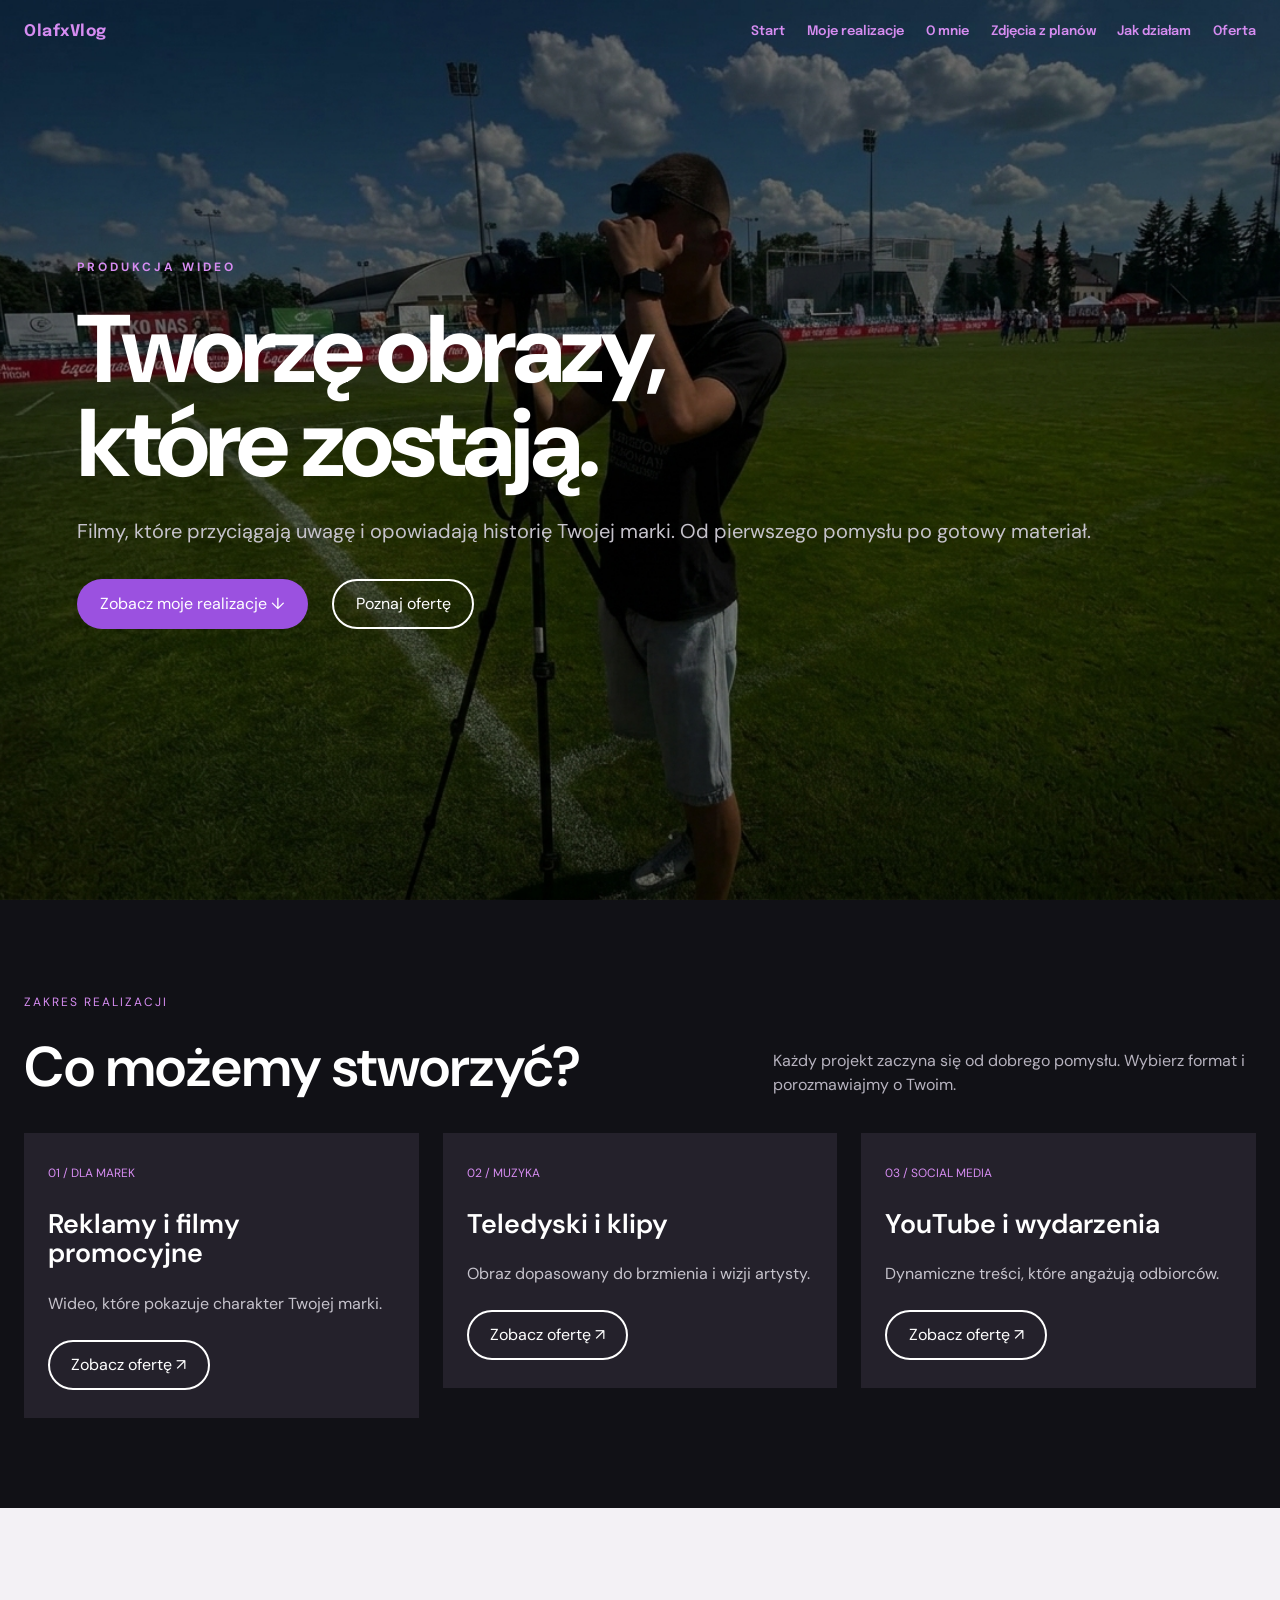
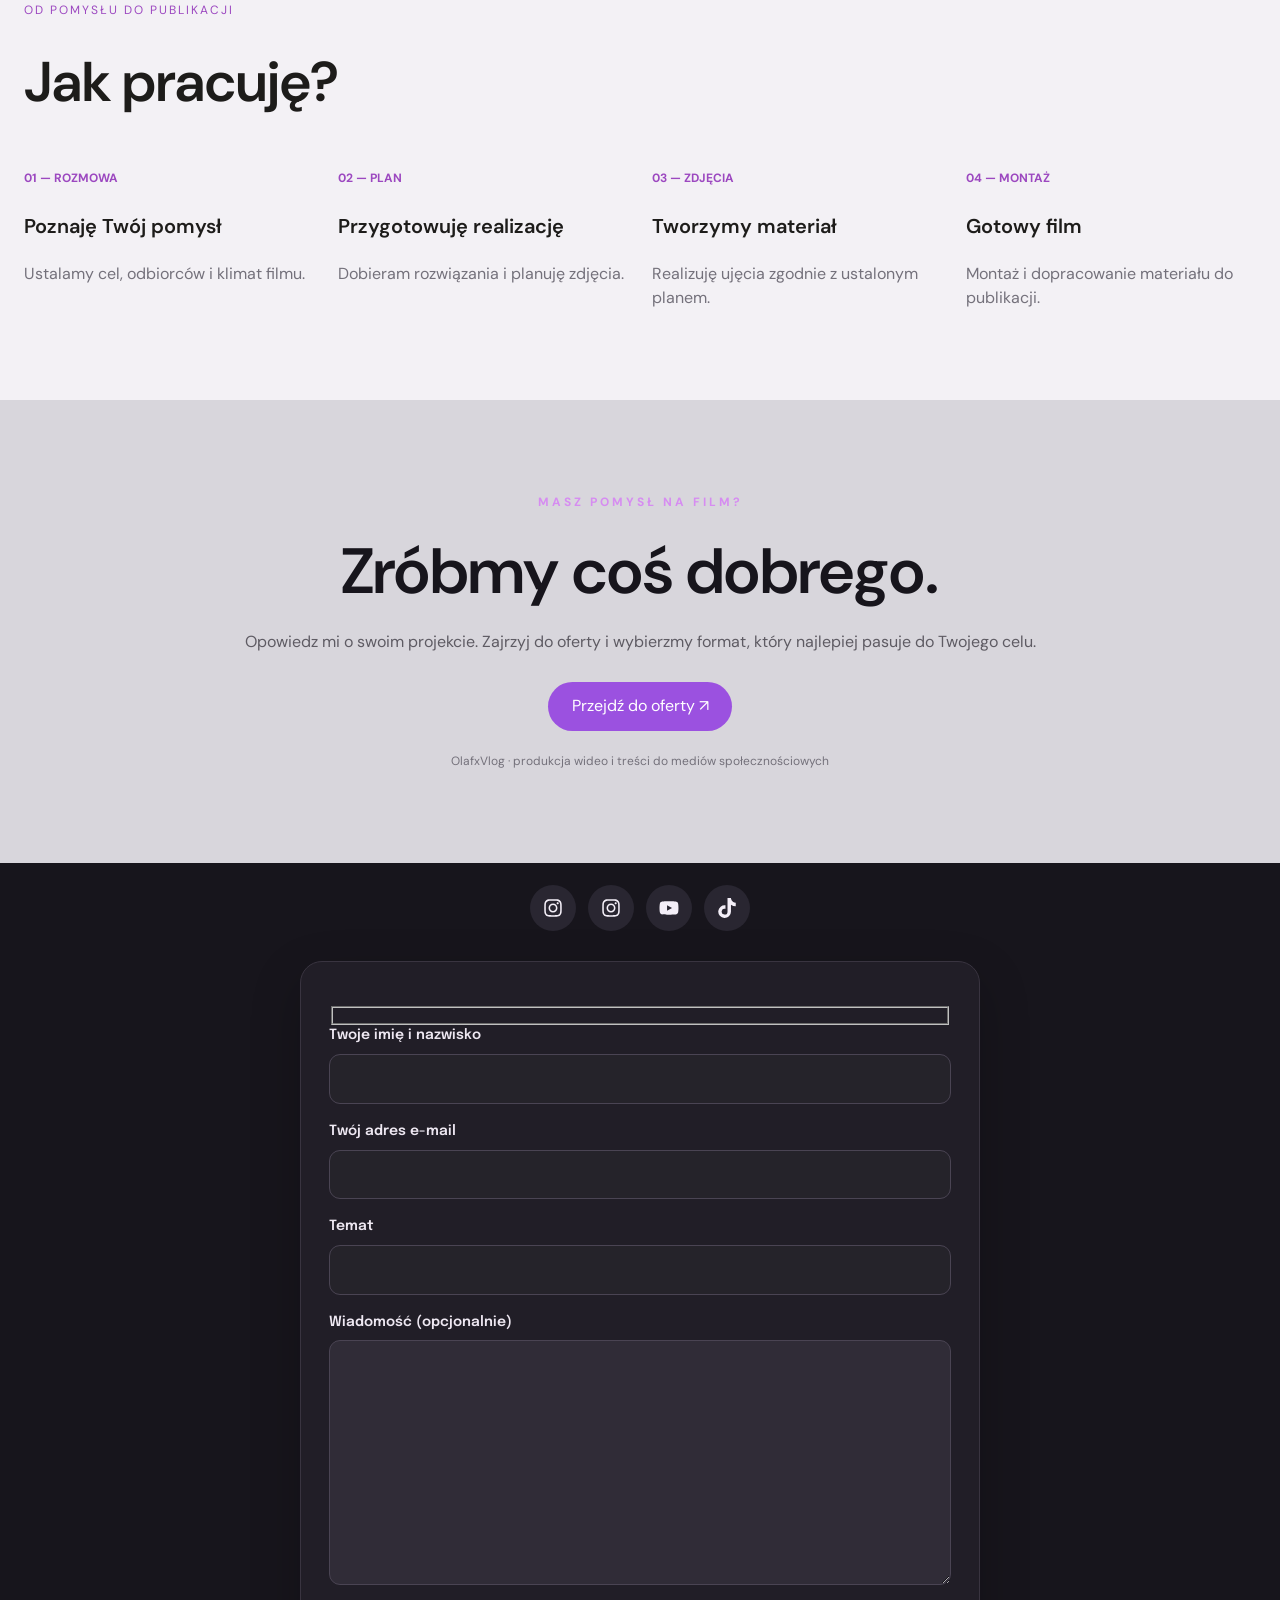
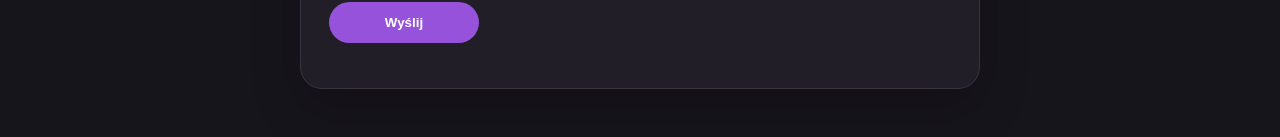
==== commit 0d2abadc: "Keep homepage hero visible with mobile menu" ====
--- a/docs/index.html
+++ b/docs/index.html
@@ -135,7 +135,7 @@
 }
 
 </style>
-	<meta name="viewport" content="width=device-width, initial-scale=1.0, viewport-fit=cover" /><link rel="stylesheet" href="wp-content/uploads/elementor/css/post-49.css"><link rel="stylesheet" href="wp-content/uploads/elementor/css/base-desktop.css"><link rel="stylesheet" href="wp-content/uploads/elementor/css/base-mobile.css"><link rel="stylesheet" href="wp-content/uploads/elementor/css/post-73.css"><style id="static-navigation">.wp-block-navigation__responsive-container-open,.wp-block-navigation__responsive-container-close{display:none!important}.wp-block-navigation__responsive-container{display:block!important;position:static!important;width:auto!important;height:auto!important;max-height:none!important;opacity:1!important;visibility:visible!important;overflow:visible!important;background:transparent!important}.wp-block-navigation__responsive-container-content{display:block!important;visibility:visible!important}.wp-block-navigation__container{display:flex!important;flex-wrap:wrap!important;justify-content:center!important;gap:1rem!important}.wp-block-group:has(> .portfolio-brand-nav),.wp-block-group:has(> nav.wp-block-navigation){display:none!important}.ov-site-header{position:relative;z-index:100;display:flex;align-items:center;justify-content:space-between;gap:24px;width:100%;min-height:64px;padding:12px 24px;box-sizing:border-box;background:#17151c;color:#d68cf1;font-family:inherit}body.page-id-73 .ov-site-header{position:absolute;top:0;left:0;background:transparent}.ov-site-brand{flex:0 0 auto;color:#d68cf1!important;text-decoration:none!important;font-size:16px;font-weight:800;letter-spacing:.5px}.ov-desktop-navigation{display:flex;align-items:center;justify-content:flex-end;gap:clamp(10px,1.7vw,22px);min-width:0;white-space:nowrap}.ov-desktop-navigation a,.ov-mobile-links a{color:#d68cf1!important;text-decoration:none!important;font-size:13px;font-weight:600;line-height:1.35}.ov-desktop-navigation a:hover,.ov-mobile-links a:hover{color:#fff!important}.ov-mobile-navigation{display:none;position:relative;margin-left:auto}.ov-mobile-navigation summary{display:flex;align-items:center;justify-content:center;gap:8px;min-height:44px;padding:0 15px;border:1px solid #56445f;border-radius:999px;background:#292631;color:#f5eafb;font-size:14px;font-weight:700;list-style:none;cursor:pointer}.ov-mobile-navigation summary::-webkit-details-marker{display:none}.ov-mobile-links{position:absolute;top:calc(100% + 10px);right:0;z-index:110;display:flex;flex-direction:column;gap:2px;width:min(270px,calc(100vw - 32px));padding:9px;border:1px solid #393440;border-radius:17px;background:#211e27;box-shadow:0 18px 46px rgba(0,0,0,.4)}.ov-mobile-links a{display:flex;align-items:center;min-height:46px;padding:0 14px;border-radius:10px;font-size:15px}.ov-mobile-links a:hover{background:#302c37}.ov-form-status{margin:12px 0 0;color:#d7f6de;font-size:14px;line-height:1.5}.portfolio-brand-nav{display:flex!important;flex-wrap:nowrap!important;justify-content:flex-start!important;align-items:center!important;gap:12px!important;overflow-x:auto!important;white-space:nowrap!important}.portfolio-brand-nav p{margin:0!important}.portfolio-brand-nav a{color:#d68cf1!important;text-decoration:none!important}.elementor-73 .elementor-element-36d092e{width:100%;margin:22px auto 30px;padding:0 20px;box-sizing:border-box}.elementor-73 .elementor-social-icons-wrapper{display:flex!important;flex-flow:row wrap!important;justify-content:center!important;align-items:center!important;gap:12px!important}.elementor-73 .elementor-social-icons-wrapper .elementor-grid-item{display:block!important;flex:0 0 auto!important}.elementor-73 .elementor-social-icons-wrapper .elementor-screen-only{position:absolute!important;width:1px!important;height:1px!important;padding:0!important;margin:-1px!important;overflow:hidden!important;clip:rect(0,0,0,0)!important;white-space:nowrap!important;border:0!important}.elementor-73 .elementor-social-icons-wrapper .elementor-icon{display:inline-flex!important;align-items:center!important;justify-content:center!important;width:46px!important;height:46px!important;padding:0!important;border-radius:50%!important;background:#292631!important;color:#f4eff8!important;transition:transform .2s ease,background .2s ease}.elementor-73 .elementor-social-icons-wrapper .elementor-icon:hover{transform:translateY(-3px);background:#8c4bd1!important}.elementor-73 .elementor-social-icons-wrapper svg{display:block!important;width:20px!important;height:20px!important;max-width:20px!important;max-height:20px!important;fill:currentColor!important}.elementor-73 .elementor-element-06c989a{width:min(100% - 40px,680px)!important;margin:0 auto 48px!important}.elementor-73 .elementor-element-06c989a .wpcf7{padding:28px!important;border:1px solid #393440!important;border-radius:22px!important;background:#211e27!important;box-shadow:0 18px 50px rgba(0,0,0,.22)!important}.elementor-73 .elementor-element-06c989a .wpcf7 form p{margin:0 0 17px!important}.elementor-73 .elementor-element-06c989a .wpcf7 form label{display:block!important;color:#eee8f2!important;font-size:14px!important;font-weight:600!important;line-height:1.55!important}.elementor-73 .elementor-element-06c989a .wpcf7-form-control-wrap{display:block!important;margin-top:7px!important}.elementor-73 .elementor-element-06c989a .wpcf7 input:not([type=submit]),.elementor-73 .elementor-element-06c989a .wpcf7 textarea{display:block!important;width:100%!important;max-width:100%!important;box-sizing:border-box!important;padding:13px 15px!important;border:1px solid #4a4453!important;border-radius:11px!important;background:#302c37!important;color:#fff!important;font:inherit!important;outline:none!important;transition:border-color .2s ease,box-shadow .2s ease}.elementor-73 .elementor-element-06c989a .wpcf7 input:focus,.elementor-73 .elementor-element-06c989a .wpcf7 textarea:focus{border-color:#bd75eb!important;box-shadow:0 0 0 3px rgba(189,117,235,.18)!important}.elementor-73 .elementor-element-06c989a .wpcf7 textarea{min-height:145px!important;resize:vertical!important}.elementor-73 .elementor-element-06c989a .wpcf7 input[type=submit]{display:inline-flex!important;align-items:center!important;justify-content:center!important;width:auto!important;min-width:150px!important;padding:13px 24px!important;border:0!important;border-radius:999px!important;background:#9652db!important;color:white!important;font-weight:700!important;cursor:pointer!important;transition:transform .2s ease,background .2s ease}.elementor-73 .elementor-element-06c989a .wpcf7 input[type=submit]:hover{transform:translateY(-2px);background:#aa65eb!important}.elementor-73 .elementor-element-06c989a .wpcf7 .wpcf7-response-output{color:#eee8f2!important}.elementor-99 .e-youtube-base{display:inline-block!important;vertical-align:top;width:500px;max-width:calc(100vw - 48px);height:auto!important;aspect-ratio:16/9;margin:10px;overflow:hidden}.elementor-99 .e-youtube-base iframe{display:block;width:100%;height:100%;border:0}.elementor-99 .e-235416d-37e6544,.elementor-99 .e-8392875-91f4352,.elementor-99 .e-40be9d1-95b2715,.elementor-99 .e-2113d0b-c2fb46c,.elementor-99 .e-3a06204-0a8653b{width:250px;aspect-ratio:9/16}@media(max-width:760px){.portfolio-brand-nav{gap:10px!important}.portfolio-brand-nav p{font-size:13px!important}}@media(max-width:767px){.elementor-99 .e-youtube-base{width:300px;max-width:calc(100vw - 48px);margin:8px auto;display:block!important}.elementor-99 .e-235416d-37e6544,.elementor-99 .e-8392875-91f4352,.elementor-99 .e-40be9d1-95b2715,.elementor-99 .e-2113d0b-c2fb46c,.elementor-99 .e-3a06204-0a8653b{width:220px}}@media(max-width:600px){.elementor-73 .elementor-element-06c989a{width:calc(100% - 32px)!important}.elementor-73 .elementor-element-06c989a .wpcf7{padding:21px 17px!important;border-radius:18px!important}.elementor-73 .elementor-social-icons-wrapper{gap:10px!important}.elementor-73 .elementor-social-icons-wrapper .elementor-icon{width:44px!important;height:44px!important}}@media(max-width:860px){.ov-site-header{min-height:62px;padding:10px 16px;gap:12px}.ov-desktop-navigation{display:none!important}.ov-mobile-navigation{display:block!important}.wp-block-buttons{display:flex!important;flex-flow:row wrap!important;align-items:center!important;gap:12px!important}.wp-block-buttons>.wp-block-button{flex:0 1 auto!important;width:auto!important;max-width:100%!important;margin:0!important}.wp-block-button__link{display:inline-flex!important;align-items:center!important;justify-content:center!important;max-width:100%!important;min-height:46px;box-sizing:border-box!important;white-space:normal!important;overflow-wrap:anywhere;line-height:1.35!important;text-align:center!important;padding:12px 18px!important}.elementor .elementor-button-wrapper{display:flex!important;flex-flow:row wrap!important;align-items:center!important;gap:12px!important;max-width:100%}.elementor .elementor-button{display:inline-flex!important;align-items:center!important;justify-content:center!important;width:auto!important;max-width:100%!important;min-height:46px;box-sizing:border-box!important;white-space:normal!important;overflow-wrap:anywhere;line-height:1.35!important;text-align:center!important;padding:12px 18px!important}.elementor .elementor-element{min-width:0}.elementor .e-con,.elementor .e-con-inner{max-width:100%;box-sizing:border-box}.elementor img,.wp-block-image img{max-width:100%;height:auto}.wp-site-blocks{overflow-x:clip}}</style></head>
+	<meta name="viewport" content="width=device-width, initial-scale=1.0, viewport-fit=cover" /><link rel="stylesheet" href="wp-content/uploads/elementor/css/post-49.css"><link rel="stylesheet" href="wp-content/uploads/elementor/css/base-desktop.css"><link rel="stylesheet" href="wp-content/uploads/elementor/css/base-mobile.css"><link rel="stylesheet" href="wp-content/uploads/elementor/css/post-73.css"><style id="static-navigation">.wp-block-navigation__responsive-container-open,.wp-block-navigation__responsive-container-close{display:none!important}.wp-block-navigation__responsive-container{display:block!important;position:static!important;width:auto!important;height:auto!important;max-height:none!important;opacity:1!important;visibility:visible!important;overflow:visible!important;background:transparent!important}.wp-block-navigation__responsive-container-content{display:block!important;visibility:visible!important}.wp-block-navigation__container{display:flex!important;flex-wrap:wrap!important;justify-content:center!important;gap:1rem!important}body.page-id-73 .portfolio-brand-nav,.wp-block-group:has(> nav.wp-block-navigation){display:none!important}.ov-site-header{position:relative;z-index:100;display:flex;align-items:center;justify-content:space-between;gap:24px;width:100%;min-height:64px;padding:12px 24px;box-sizing:border-box;background:#17151c;color:#d68cf1;font-family:inherit}body.page-id-73 .ov-site-header{position:absolute;top:0;left:0;background:transparent}.ov-site-brand{flex:0 0 auto;color:#d68cf1!important;text-decoration:none!important;font-size:16px;font-weight:800;letter-spacing:.5px}.ov-desktop-navigation{display:flex;align-items:center;justify-content:flex-end;gap:clamp(10px,1.7vw,22px);min-width:0;white-space:nowrap}.ov-desktop-navigation a,.ov-mobile-links a{color:#d68cf1!important;text-decoration:none!important;font-size:13px;font-weight:600;line-height:1.35}.ov-desktop-navigation a:hover,.ov-mobile-links a:hover{color:#fff!important}.ov-mobile-navigation{display:none;position:relative;margin-left:auto}.ov-mobile-navigation summary{display:flex;align-items:center;justify-content:center;gap:8px;min-height:44px;padding:0 15px;border:1px solid #56445f;border-radius:999px;background:#292631;color:#f5eafb;font-size:14px;font-weight:700;list-style:none;cursor:pointer}.ov-mobile-navigation summary::-webkit-details-marker{display:none}.ov-mobile-links{position:absolute;top:calc(100% + 10px);right:0;z-index:110;display:flex;flex-direction:column;gap:2px;width:min(270px,calc(100vw - 32px));padding:9px;border:1px solid #393440;border-radius:17px;background:#211e27;box-shadow:0 18px 46px rgba(0,0,0,.4)}.ov-mobile-links a{display:flex;align-items:center;min-height:46px;padding:0 14px;border-radius:10px;font-size:15px}.ov-mobile-links a:hover{background:#302c37}.ov-form-status{margin:12px 0 0;color:#d7f6de;font-size:14px;line-height:1.5}.portfolio-brand-nav{display:flex!important;flex-wrap:nowrap!important;justify-content:flex-start!important;align-items:center!important;gap:12px!important;overflow-x:auto!important;white-space:nowrap!important}.portfolio-brand-nav p{margin:0!important}.portfolio-brand-nav a{color:#d68cf1!important;text-decoration:none!important}.elementor-73 .elementor-element-36d092e{width:100%;margin:22px auto 30px;padding:0 20px;box-sizing:border-box}.elementor-73 .elementor-social-icons-wrapper{display:flex!important;flex-flow:row wrap!important;justify-content:center!important;align-items:center!important;gap:12px!important}.elementor-73 .elementor-social-icons-wrapper .elementor-grid-item{display:block!important;flex:0 0 auto!important}.elementor-73 .elementor-social-icons-wrapper .elementor-screen-only{position:absolute!important;width:1px!important;height:1px!important;padding:0!important;margin:-1px!important;overflow:hidden!important;clip:rect(0,0,0,0)!important;white-space:nowrap!important;border:0!important}.elementor-73 .elementor-social-icons-wrapper .elementor-icon{display:inline-flex!important;align-items:center!important;justify-content:center!important;width:46px!important;height:46px!important;padding:0!important;border-radius:50%!important;background:#292631!important;color:#f4eff8!important;transition:transform .2s ease,background .2s ease}.elementor-73 .elementor-social-icons-wrapper .elementor-icon:hover{transform:translateY(-3px);background:#8c4bd1!important}.elementor-73 .elementor-social-icons-wrapper svg{display:block!important;width:20px!important;height:20px!important;max-width:20px!important;max-height:20px!important;fill:currentColor!important}.elementor-73 .elementor-element-06c989a{width:min(100% - 40px,680px)!important;margin:0 auto 48px!important}.elementor-73 .elementor-element-06c989a .wpcf7{padding:28px!important;border:1px solid #393440!important;border-radius:22px!important;background:#211e27!important;box-shadow:0 18px 50px rgba(0,0,0,.22)!important}.elementor-73 .elementor-element-06c989a .wpcf7 form p{margin:0 0 17px!important}.elementor-73 .elementor-element-06c989a .wpcf7 form label{display:block!important;color:#eee8f2!important;font-size:14px!important;font-weight:600!important;line-height:1.55!important}.elementor-73 .elementor-element-06c989a .wpcf7-form-control-wrap{display:block!important;margin-top:7px!important}.elementor-73 .elementor-element-06c989a .wpcf7 input:not([type=submit]),.elementor-73 .elementor-element-06c989a .wpcf7 textarea{display:block!important;width:100%!important;max-width:100%!important;box-sizing:border-box!important;padding:13px 15px!important;border:1px solid #4a4453!important;border-radius:11px!important;background:#302c37!important;color:#fff!important;font:inherit!important;outline:none!important;transition:border-color .2s ease,box-shadow .2s ease}.elementor-73 .elementor-element-06c989a .wpcf7 input:focus,.elementor-73 .elementor-element-06c989a .wpcf7 textarea:focus{border-color:#bd75eb!important;box-shadow:0 0 0 3px rgba(189,117,235,.18)!important}.elementor-73 .elementor-element-06c989a .wpcf7 textarea{min-height:145px!important;resize:vertical!important}.elementor-73 .elementor-element-06c989a .wpcf7 input[type=submit]{display:inline-flex!important;align-items:center!important;justify-content:center!important;width:auto!important;min-width:150px!important;padding:13px 24px!important;border:0!important;border-radius:999px!important;background:#9652db!important;color:white!important;font-weight:700!important;cursor:pointer!important;transition:transform .2s ease,background .2s ease}.elementor-73 .elementor-element-06c989a .wpcf7 input[type=submit]:hover{transform:translateY(-2px);background:#aa65eb!important}.elementor-73 .elementor-element-06c989a .wpcf7 .wpcf7-response-output{color:#eee8f2!important}.elementor-99 .e-youtube-base{display:inline-block!important;vertical-align:top;width:500px;max-width:calc(100vw - 48px);height:auto!important;aspect-ratio:16/9;margin:10px;overflow:hidden}.elementor-99 .e-youtube-base iframe{display:block;width:100%;height:100%;border:0}.elementor-99 .e-235416d-37e6544,.elementor-99 .e-8392875-91f4352,.elementor-99 .e-40be9d1-95b2715,.elementor-99 .e-2113d0b-c2fb46c,.elementor-99 .e-3a06204-0a8653b{width:250px;aspect-ratio:9/16}@media(max-width:760px){.portfolio-brand-nav{gap:10px!important}.portfolio-brand-nav p{font-size:13px!important}}@media(max-width:767px){.elementor-99 .e-youtube-base{width:300px;max-width:calc(100vw - 48px);margin:8px auto;display:block!important}.elementor-99 .e-235416d-37e6544,.elementor-99 .e-8392875-91f4352,.elementor-99 .e-40be9d1-95b2715,.elementor-99 .e-2113d0b-c2fb46c,.elementor-99 .e-3a06204-0a8653b{width:220px}}@media(max-width:600px){.elementor-73 .elementor-element-06c989a{width:calc(100% - 32px)!important}.elementor-73 .elementor-element-06c989a .wpcf7{padding:21px 17px!important;border-radius:18px!important}.elementor-73 .elementor-social-icons-wrapper{gap:10px!important}.elementor-73 .elementor-social-icons-wrapper .elementor-icon{width:44px!important;height:44px!important}}@media(max-width:860px){.ov-site-header{min-height:62px;padding:10px 16px;gap:12px}.ov-desktop-navigation{display:none!important}.ov-mobile-navigation{display:block!important}.wp-block-buttons{display:flex!important;flex-flow:row wrap!important;align-items:center!important;gap:12px!important}.wp-block-buttons>.wp-block-button{flex:0 1 auto!important;width:auto!important;max-width:100%!important;margin:0!important}.wp-block-button__link{display:inline-flex!important;align-items:center!important;justify-content:center!important;max-width:100%!important;min-height:46px;box-sizing:border-box!important;white-space:normal!important;overflow-wrap:anywhere;line-height:1.35!important;text-align:center!important;padding:12px 18px!important}.elementor .elementor-button-wrapper{display:flex!important;flex-flow:row wrap!important;align-items:center!important;gap:12px!important;max-width:100%}.elementor .elementor-button{display:inline-flex!important;align-items:center!important;justify-content:center!important;width:auto!important;max-width:100%!important;min-height:46px;box-sizing:border-box!important;white-space:normal!important;overflow-wrap:anywhere;line-height:1.35!important;text-align:center!important;padding:12px 18px!important}.elementor .elementor-element{min-width:0}.elementor .e-con,.elementor .e-con-inner{max-width:100%;box-sizing:border-box}.elementor img,.wp-block-image img{max-width:100%;height:auto}.wp-site-blocks{overflow-x:clip}}</style></head>
 <body class="home wp-singular page-template page-template-elementor_canvas page page-id-73 wp-custom-logo wp-embed-responsive wp-theme-devotion ally-default elementor-default elementor-template-canvas elementor-kit-49 elementor-page elementor-page-73"><header class="ov-site-header"><a class="ov-site-brand" href="./">OlafxVlog</a><nav class="ov-desktop-navigation" aria-label="Menu główne"><a href="./">Start</a><a href="moje-realizacje/">Moje realizacje</a><a href="o-mnie/">O mnie</a><a href="zdjecia-z-planow/">Zdjęcia z planów</a><a href="jak-dzialam/">Jak działam</a><a href="oferta/">Oferta</a></nav><details class="ov-mobile-navigation"><summary aria-label="Pokaż menu"><span aria-hidden="true">☰</span> Menu</summary><nav class="ov-mobile-links" aria-label="Menu główne"><a href="./">Start</a><a href="moje-realizacje/">Moje realizacje</a><a href="o-mnie/">O mnie</a><a href="zdjecia-z-planow/">Zdjęcia z planów</a><a href="jak-dzialam/">Jak działam</a><a href="oferta/">Oferta</a></nav></details></header>
 			<div data-elementor-type="wp-page" data-elementor-id="73" class="elementor elementor-73">
 				<div class="elementor-element elementor-element-53462f31 e-con-full e-flex e-con e-parent" data-id="53462f31" data-element_type="container" data-e-type="container">
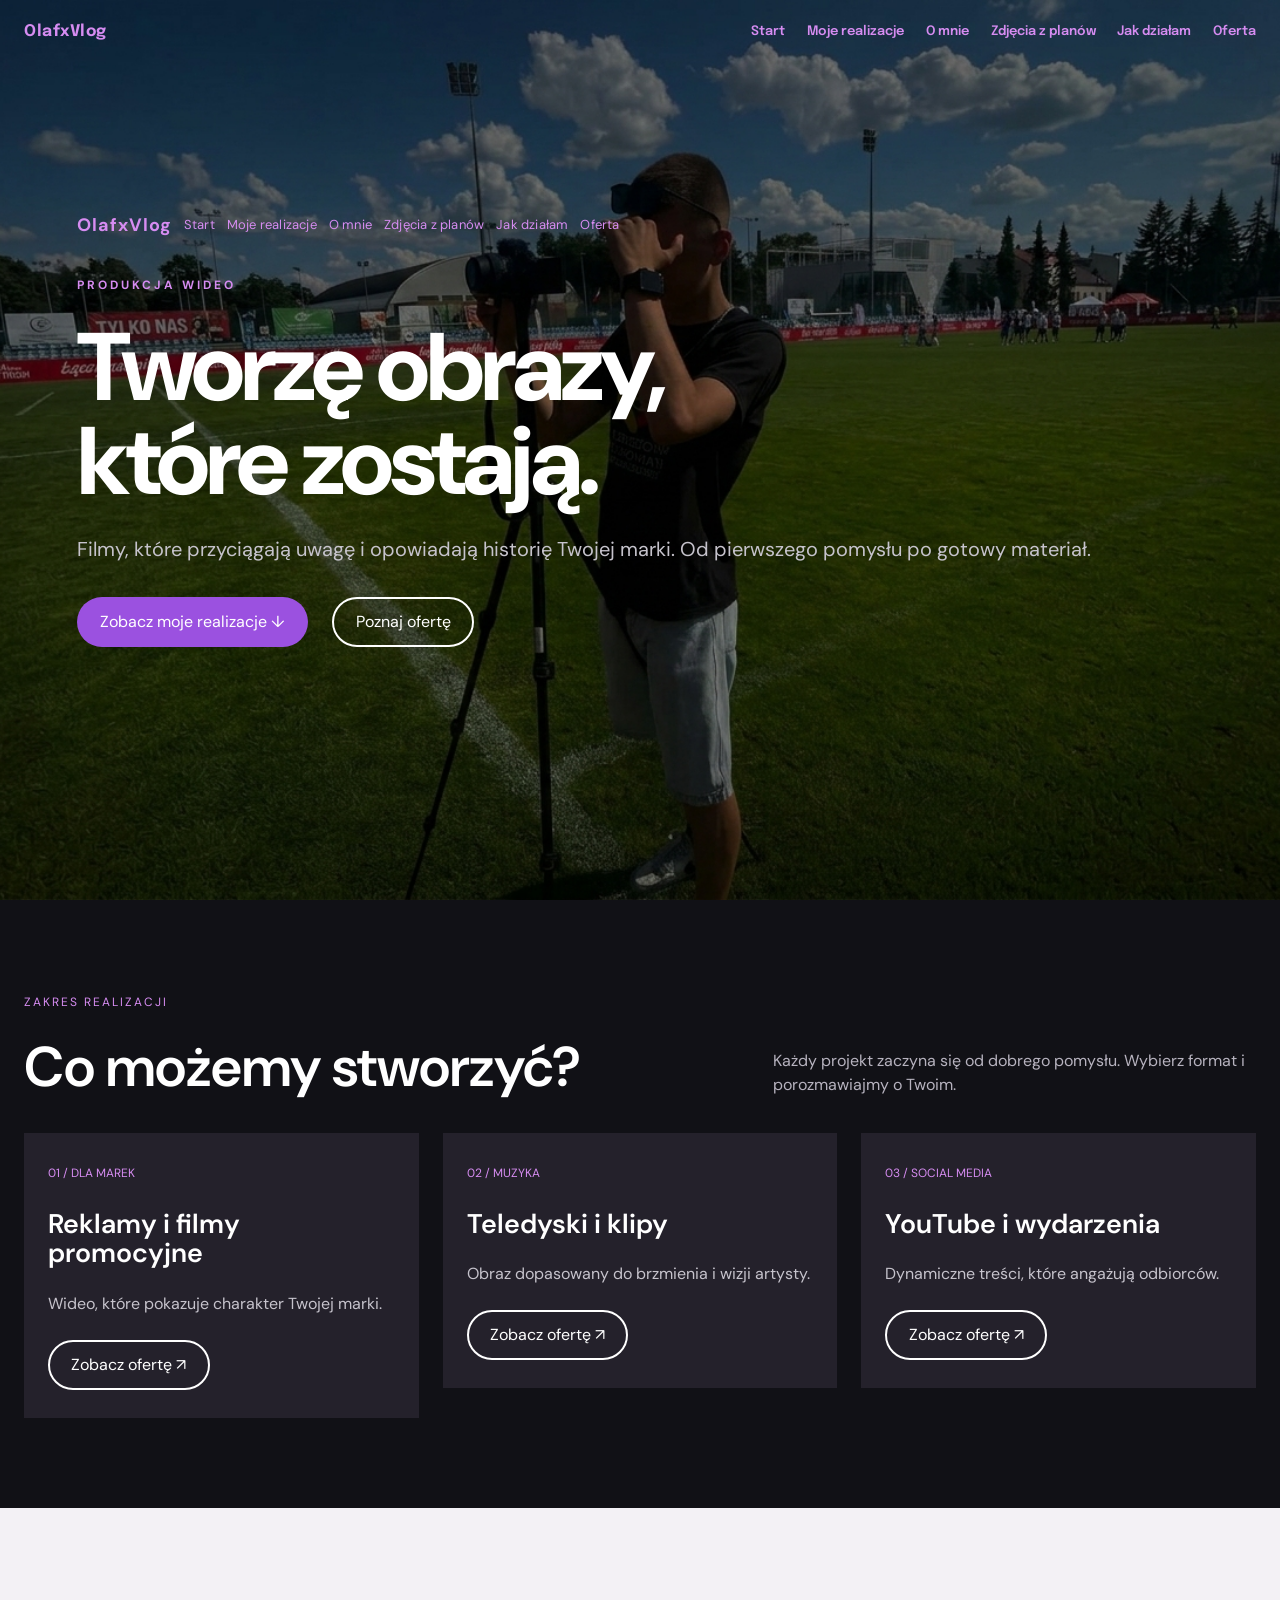
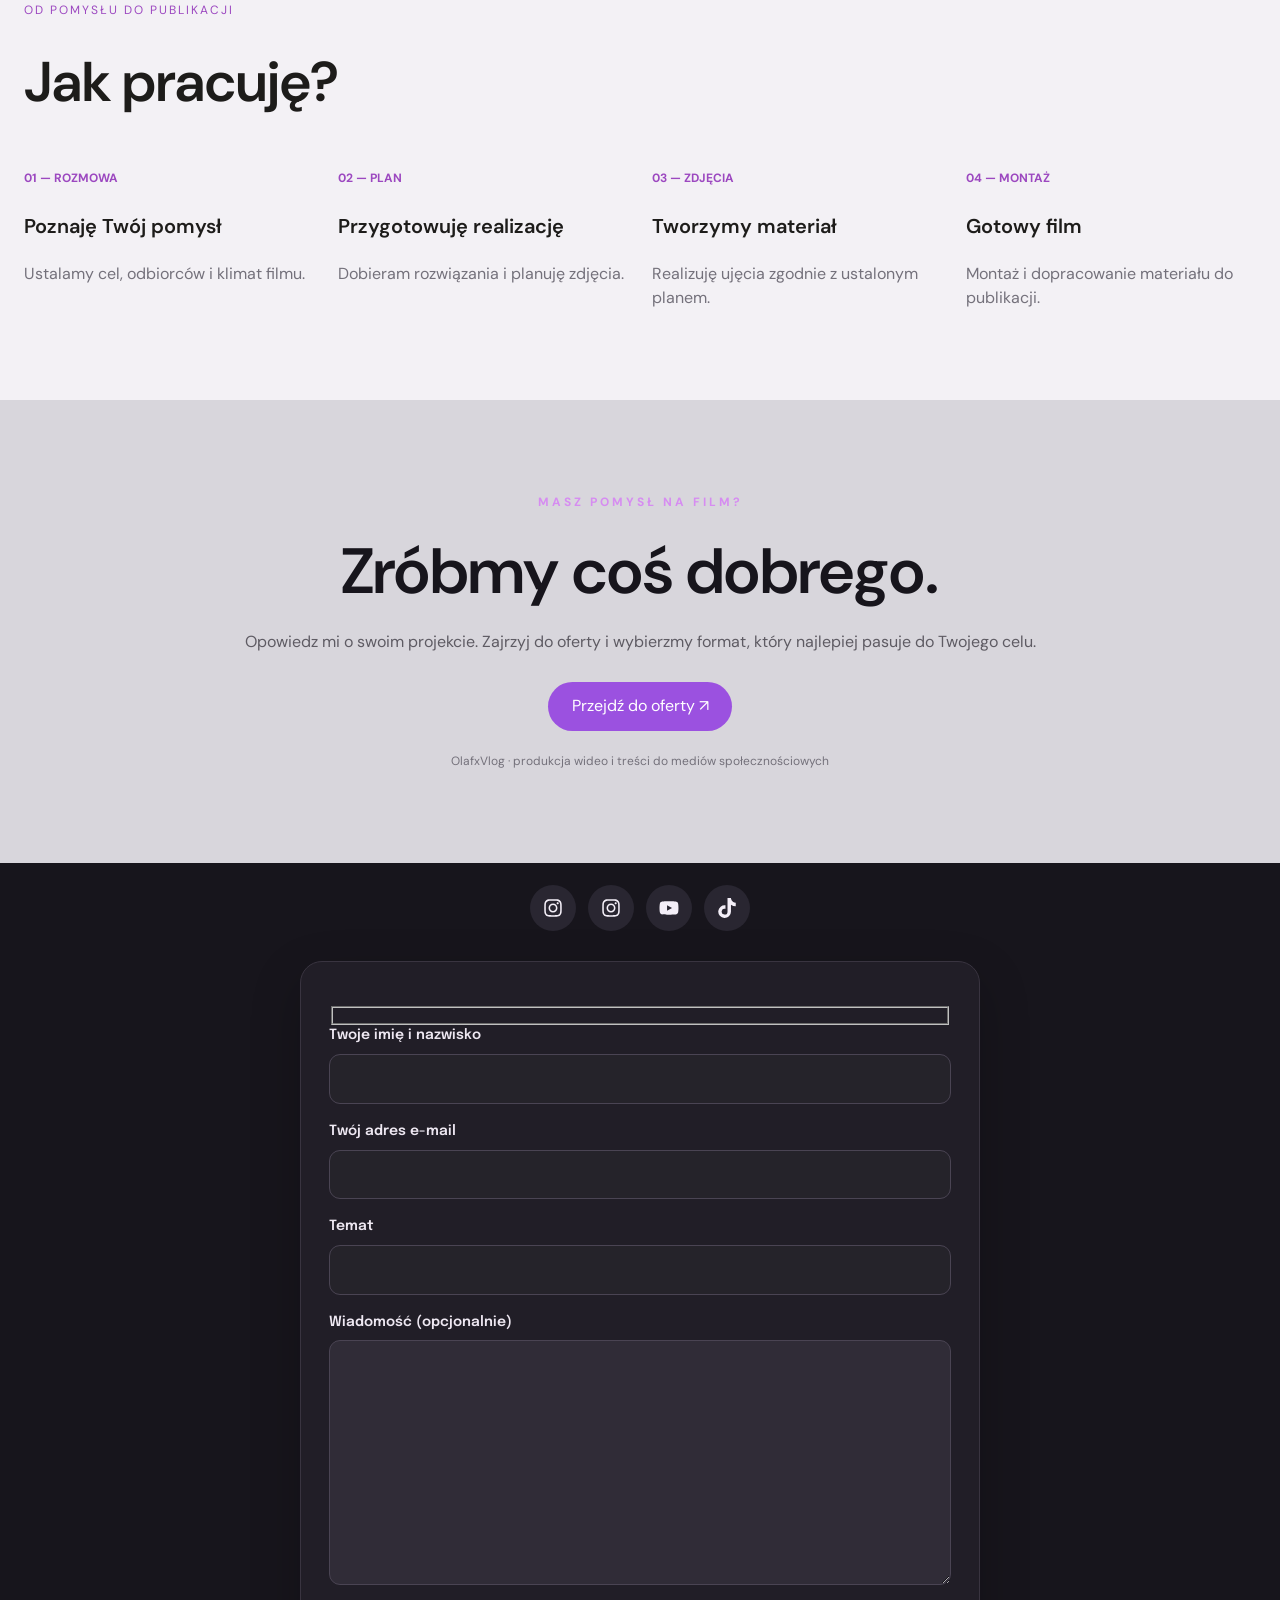
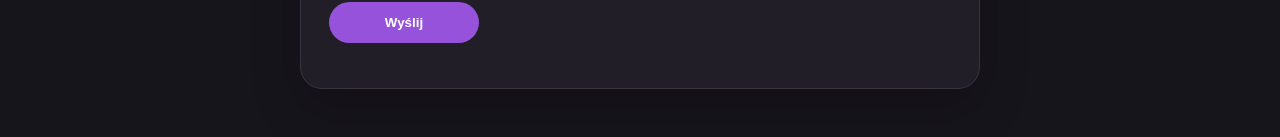
==== commit a514d9b0: "Remove duplicate legacy navigation" ====
--- a/docs/index.html
+++ b/docs/index.html
@@ -135,7 +135,7 @@
 }
 
 </style>
-	<meta name="viewport" content="width=device-width, initial-scale=1.0, viewport-fit=cover" /><link rel="stylesheet" href="wp-content/uploads/elementor/css/post-49.css"><link rel="stylesheet" href="wp-content/uploads/elementor/css/base-desktop.css"><link rel="stylesheet" href="wp-content/uploads/elementor/css/base-mobile.css"><link rel="stylesheet" href="wp-content/uploads/elementor/css/post-73.css"><style id="static-navigation">.wp-block-navigation__responsive-container-open,.wp-block-navigation__responsive-container-close{display:none!important}.wp-block-navigation__responsive-container{display:block!important;position:static!important;width:auto!important;height:auto!important;max-height:none!important;opacity:1!important;visibility:visible!important;overflow:visible!important;background:transparent!important}.wp-block-navigation__responsive-container-content{display:block!important;visibility:visible!important}.wp-block-navigation__container{display:flex!important;flex-wrap:wrap!important;justify-content:center!important;gap:1rem!important}body.page-id-73 .portfolio-brand-nav,.wp-block-group:has(> nav.wp-block-navigation){display:none!important}.ov-site-header{position:relative;z-index:100;display:flex;align-items:center;justify-content:space-between;gap:24px;width:100%;min-height:64px;padding:12px 24px;box-sizing:border-box;background:#17151c;color:#d68cf1;font-family:inherit}body.page-id-73 .ov-site-header{position:absolute;top:0;left:0;background:transparent}.ov-site-brand{flex:0 0 auto;color:#d68cf1!important;text-decoration:none!important;font-size:16px;font-weight:800;letter-spacing:.5px}.ov-desktop-navigation{display:flex;align-items:center;justify-content:flex-end;gap:clamp(10px,1.7vw,22px);min-width:0;white-space:nowrap}.ov-desktop-navigation a,.ov-mobile-links a{color:#d68cf1!important;text-decoration:none!important;font-size:13px;font-weight:600;line-height:1.35}.ov-desktop-navigation a:hover,.ov-mobile-links a:hover{color:#fff!important}.ov-mobile-navigation{display:none;position:relative;margin-left:auto}.ov-mobile-navigation summary{display:flex;align-items:center;justify-content:center;gap:8px;min-height:44px;padding:0 15px;border:1px solid #56445f;border-radius:999px;background:#292631;color:#f5eafb;font-size:14px;font-weight:700;list-style:none;cursor:pointer}.ov-mobile-navigation summary::-webkit-details-marker{display:none}.ov-mobile-links{position:absolute;top:calc(100% + 10px);right:0;z-index:110;display:flex;flex-direction:column;gap:2px;width:min(270px,calc(100vw - 32px));padding:9px;border:1px solid #393440;border-radius:17px;background:#211e27;box-shadow:0 18px 46px rgba(0,0,0,.4)}.ov-mobile-links a{display:flex;align-items:center;min-height:46px;padding:0 14px;border-radius:10px;font-size:15px}.ov-mobile-links a:hover{background:#302c37}.ov-form-status{margin:12px 0 0;color:#d7f6de;font-size:14px;line-height:1.5}.portfolio-brand-nav{display:flex!important;flex-wrap:nowrap!important;justify-content:flex-start!important;align-items:center!important;gap:12px!important;overflow-x:auto!important;white-space:nowrap!important}.portfolio-brand-nav p{margin:0!important}.portfolio-brand-nav a{color:#d68cf1!important;text-decoration:none!important}.elementor-73 .elementor-element-36d092e{width:100%;margin:22px auto 30px;padding:0 20px;box-sizing:border-box}.elementor-73 .elementor-social-icons-wrapper{display:flex!important;flex-flow:row wrap!important;justify-content:center!important;align-items:center!important;gap:12px!important}.elementor-73 .elementor-social-icons-wrapper .elementor-grid-item{display:block!important;flex:0 0 auto!important}.elementor-73 .elementor-social-icons-wrapper .elementor-screen-only{position:absolute!important;width:1px!important;height:1px!important;padding:0!important;margin:-1px!important;overflow:hidden!important;clip:rect(0,0,0,0)!important;white-space:nowrap!important;border:0!important}.elementor-73 .elementor-social-icons-wrapper .elementor-icon{display:inline-flex!important;align-items:center!important;justify-content:center!important;width:46px!important;height:46px!important;padding:0!important;border-radius:50%!important;background:#292631!important;color:#f4eff8!important;transition:transform .2s ease,background .2s ease}.elementor-73 .elementor-social-icons-wrapper .elementor-icon:hover{transform:translateY(-3px);background:#8c4bd1!important}.elementor-73 .elementor-social-icons-wrapper svg{display:block!important;width:20px!important;height:20px!important;max-width:20px!important;max-height:20px!important;fill:currentColor!important}.elementor-73 .elementor-element-06c989a{width:min(100% - 40px,680px)!important;margin:0 auto 48px!important}.elementor-73 .elementor-element-06c989a .wpcf7{padding:28px!important;border:1px solid #393440!important;border-radius:22px!important;background:#211e27!important;box-shadow:0 18px 50px rgba(0,0,0,.22)!important}.elementor-73 .elementor-element-06c989a .wpcf7 form p{margin:0 0 17px!important}.elementor-73 .elementor-element-06c989a .wpcf7 form label{display:block!important;color:#eee8f2!important;font-size:14px!important;font-weight:600!important;line-height:1.55!important}.elementor-73 .elementor-element-06c989a .wpcf7-form-control-wrap{display:block!important;margin-top:7px!important}.elementor-73 .elementor-element-06c989a .wpcf7 input:not([type=submit]),.elementor-73 .elementor-element-06c989a .wpcf7 textarea{display:block!important;width:100%!important;max-width:100%!important;box-sizing:border-box!important;padding:13px 15px!important;border:1px solid #4a4453!important;border-radius:11px!important;background:#302c37!important;color:#fff!important;font:inherit!important;outline:none!important;transition:border-color .2s ease,box-shadow .2s ease}.elementor-73 .elementor-element-06c989a .wpcf7 input:focus,.elementor-73 .elementor-element-06c989a .wpcf7 textarea:focus{border-color:#bd75eb!important;box-shadow:0 0 0 3px rgba(189,117,235,.18)!important}.elementor-73 .elementor-element-06c989a .wpcf7 textarea{min-height:145px!important;resize:vertical!important}.elementor-73 .elementor-element-06c989a .wpcf7 input[type=submit]{display:inline-flex!important;align-items:center!important;justify-content:center!important;width:auto!important;min-width:150px!important;padding:13px 24px!important;border:0!important;border-radius:999px!important;background:#9652db!important;color:white!important;font-weight:700!important;cursor:pointer!important;transition:transform .2s ease,background .2s ease}.elementor-73 .elementor-element-06c989a .wpcf7 input[type=submit]:hover{transform:translateY(-2px);background:#aa65eb!important}.elementor-73 .elementor-element-06c989a .wpcf7 .wpcf7-response-output{color:#eee8f2!important}.elementor-99 .e-youtube-base{display:inline-block!important;vertical-align:top;width:500px;max-width:calc(100vw - 48px);height:auto!important;aspect-ratio:16/9;margin:10px;overflow:hidden}.elementor-99 .e-youtube-base iframe{display:block;width:100%;height:100%;border:0}.elementor-99 .e-235416d-37e6544,.elementor-99 .e-8392875-91f4352,.elementor-99 .e-40be9d1-95b2715,.elementor-99 .e-2113d0b-c2fb46c,.elementor-99 .e-3a06204-0a8653b{width:250px;aspect-ratio:9/16}@media(max-width:760px){.portfolio-brand-nav{gap:10px!important}.portfolio-brand-nav p{font-size:13px!important}}@media(max-width:767px){.elementor-99 .e-youtube-base{width:300px;max-width:calc(100vw - 48px);margin:8px auto;display:block!important}.elementor-99 .e-235416d-37e6544,.elementor-99 .e-8392875-91f4352,.elementor-99 .e-40be9d1-95b2715,.elementor-99 .e-2113d0b-c2fb46c,.elementor-99 .e-3a06204-0a8653b{width:220px}}@media(max-width:600px){.elementor-73 .elementor-element-06c989a{width:calc(100% - 32px)!important}.elementor-73 .elementor-element-06c989a .wpcf7{padding:21px 17px!important;border-radius:18px!important}.elementor-73 .elementor-social-icons-wrapper{gap:10px!important}.elementor-73 .elementor-social-icons-wrapper .elementor-icon{width:44px!important;height:44px!important}}@media(max-width:860px){.ov-site-header{min-height:62px;padding:10px 16px;gap:12px}.ov-desktop-navigation{display:none!important}.ov-mobile-navigation{display:block!important}.wp-block-buttons{display:flex!important;flex-flow:row wrap!important;align-items:center!important;gap:12px!important}.wp-block-buttons>.wp-block-button{flex:0 1 auto!important;width:auto!important;max-width:100%!important;margin:0!important}.wp-block-button__link{display:inline-flex!important;align-items:center!important;justify-content:center!important;max-width:100%!important;min-height:46px;box-sizing:border-box!important;white-space:normal!important;overflow-wrap:anywhere;line-height:1.35!important;text-align:center!important;padding:12px 18px!important}.elementor .elementor-button-wrapper{display:flex!important;flex-flow:row wrap!important;align-items:center!important;gap:12px!important;max-width:100%}.elementor .elementor-button{display:inline-flex!important;align-items:center!important;justify-content:center!important;width:auto!important;max-width:100%!important;min-height:46px;box-sizing:border-box!important;white-space:normal!important;overflow-wrap:anywhere;line-height:1.35!important;text-align:center!important;padding:12px 18px!important}.elementor .elementor-element{min-width:0}.elementor .e-con,.elementor .e-con-inner{max-width:100%;box-sizing:border-box}.elementor img,.wp-block-image img{max-width:100%;height:auto}.wp-site-blocks{overflow-x:clip}}</style></head>
+	<meta name="viewport" content="width=device-width, initial-scale=1.0, viewport-fit=cover" /><link rel="stylesheet" href="wp-content/uploads/elementor/css/post-49.css"><link rel="stylesheet" href="wp-content/uploads/elementor/css/base-desktop.css"><link rel="stylesheet" href="wp-content/uploads/elementor/css/base-mobile.css"><link rel="stylesheet" href="wp-content/uploads/elementor/css/post-73.css"><style id="static-navigation">.wp-block-navigation__responsive-container-open,.wp-block-navigation__responsive-container-close{display:none!important}.wp-block-navigation__responsive-container{display:block!important;position:static!important;width:auto!important;height:auto!important;max-height:none!important;opacity:1!important;visibility:visible!important;overflow:visible!important;background:transparent!important}.wp-block-navigation__responsive-container-content{display:block!important;visibility:visible!important}.wp-block-navigation__container{display:flex!important;flex-wrap:wrap!important;justify-content:center!important;gap:1rem!important}.portfolio-brand-nav,body:not(.page-id-73) .wp-block-group:has(> .portfolio-brand-nav),.wp-block-group:has(> nav.wp-block-navigation){display:none!important}.ov-site-header{position:relative;z-index:100;display:flex;align-items:center;justify-content:space-between;gap:24px;width:100%;min-height:64px;padding:12px 24px;box-sizing:border-box;background:#17151c;color:#d68cf1;font-family:inherit}body.page-id-73 .ov-site-header{position:absolute;top:0;left:0;background:transparent}.ov-site-brand{flex:0 0 auto;color:#d68cf1!important;text-decoration:none!important;font-size:16px;font-weight:800;letter-spacing:.5px}.ov-desktop-navigation{display:flex;align-items:center;justify-content:flex-end;gap:clamp(10px,1.7vw,22px);min-width:0;white-space:nowrap}.ov-desktop-navigation a,.ov-mobile-links a{color:#d68cf1!important;text-decoration:none!important;font-size:13px;font-weight:600;line-height:1.35}.ov-desktop-navigation a:hover,.ov-mobile-links a:hover{color:#fff!important}.ov-mobile-navigation{display:none;position:relative;margin-left:auto}.ov-mobile-navigation summary{display:flex;align-items:center;justify-content:center;gap:8px;min-height:44px;padding:0 15px;border:1px solid #56445f;border-radius:999px;background:#292631;color:#f5eafb;font-size:14px;font-weight:700;list-style:none;cursor:pointer}.ov-mobile-navigation summary::-webkit-details-marker{display:none}.ov-mobile-links{position:absolute;top:calc(100% + 10px);right:0;z-index:110;display:flex;flex-direction:column;gap:2px;width:min(270px,calc(100vw - 32px));padding:9px;border:1px solid #393440;border-radius:17px;background:#211e27;box-shadow:0 18px 46px rgba(0,0,0,.4)}.ov-mobile-links a{display:flex;align-items:center;min-height:46px;padding:0 14px;border-radius:10px;font-size:15px}.ov-mobile-links a:hover{background:#302c37}.ov-form-status{margin:12px 0 0;color:#d7f6de;font-size:14px;line-height:1.5}.portfolio-brand-nav{display:flex!important;flex-wrap:nowrap!important;justify-content:flex-start!important;align-items:center!important;gap:12px!important;overflow-x:auto!important;white-space:nowrap!important}.portfolio-brand-nav p{margin:0!important}.portfolio-brand-nav a{color:#d68cf1!important;text-decoration:none!important}.elementor-73 .elementor-element-36d092e{width:100%;margin:22px auto 30px;padding:0 20px;box-sizing:border-box}.elementor-73 .elementor-social-icons-wrapper{display:flex!important;flex-flow:row wrap!important;justify-content:center!important;align-items:center!important;gap:12px!important}.elementor-73 .elementor-social-icons-wrapper .elementor-grid-item{display:block!important;flex:0 0 auto!important}.elementor-73 .elementor-social-icons-wrapper .elementor-screen-only{position:absolute!important;width:1px!important;height:1px!important;padding:0!important;margin:-1px!important;overflow:hidden!important;clip:rect(0,0,0,0)!important;white-space:nowrap!important;border:0!important}.elementor-73 .elementor-social-icons-wrapper .elementor-icon{display:inline-flex!important;align-items:center!important;justify-content:center!important;width:46px!important;height:46px!important;padding:0!important;border-radius:50%!important;background:#292631!important;color:#f4eff8!important;transition:transform .2s ease,background .2s ease}.elementor-73 .elementor-social-icons-wrapper .elementor-icon:hover{transform:translateY(-3px);background:#8c4bd1!important}.elementor-73 .elementor-social-icons-wrapper svg{display:block!important;width:20px!important;height:20px!important;max-width:20px!important;max-height:20px!important;fill:currentColor!important}.elementor-73 .elementor-element-06c989a{width:min(100% - 40px,680px)!important;margin:0 auto 48px!important}.elementor-73 .elementor-element-06c989a .wpcf7{padding:28px!important;border:1px solid #393440!important;border-radius:22px!important;background:#211e27!important;box-shadow:0 18px 50px rgba(0,0,0,.22)!important}.elementor-73 .elementor-element-06c989a .wpcf7 form p{margin:0 0 17px!important}.elementor-73 .elementor-element-06c989a .wpcf7 form label{display:block!important;color:#eee8f2!important;font-size:14px!important;font-weight:600!important;line-height:1.55!important}.elementor-73 .elementor-element-06c989a .wpcf7-form-control-wrap{display:block!important;margin-top:7px!important}.elementor-73 .elementor-element-06c989a .wpcf7 input:not([type=submit]),.elementor-73 .elementor-element-06c989a .wpcf7 textarea{display:block!important;width:100%!important;max-width:100%!important;box-sizing:border-box!important;padding:13px 15px!important;border:1px solid #4a4453!important;border-radius:11px!important;background:#302c37!important;color:#fff!important;font:inherit!important;outline:none!important;transition:border-color .2s ease,box-shadow .2s ease}.elementor-73 .elementor-element-06c989a .wpcf7 input:focus,.elementor-73 .elementor-element-06c989a .wpcf7 textarea:focus{border-color:#bd75eb!important;box-shadow:0 0 0 3px rgba(189,117,235,.18)!important}.elementor-73 .elementor-element-06c989a .wpcf7 textarea{min-height:145px!important;resize:vertical!important}.elementor-73 .elementor-element-06c989a .wpcf7 input[type=submit]{display:inline-flex!important;align-items:center!important;justify-content:center!important;width:auto!important;min-width:150px!important;padding:13px 24px!important;border:0!important;border-radius:999px!important;background:#9652db!important;color:white!important;font-weight:700!important;cursor:pointer!important;transition:transform .2s ease,background .2s ease}.elementor-73 .elementor-element-06c989a .wpcf7 input[type=submit]:hover{transform:translateY(-2px);background:#aa65eb!important}.elementor-73 .elementor-element-06c989a .wpcf7 .wpcf7-response-output{color:#eee8f2!important}.elementor-99 .e-youtube-base{display:inline-block!important;vertical-align:top;width:500px;max-width:calc(100vw - 48px);height:auto!important;aspect-ratio:16/9;margin:10px;overflow:hidden}.elementor-99 .e-youtube-base iframe{display:block;width:100%;height:100%;border:0}.elementor-99 .e-235416d-37e6544,.elementor-99 .e-8392875-91f4352,.elementor-99 .e-40be9d1-95b2715,.elementor-99 .e-2113d0b-c2fb46c,.elementor-99 .e-3a06204-0a8653b{width:250px;aspect-ratio:9/16}@media(max-width:760px){.portfolio-brand-nav{gap:10px!important}.portfolio-brand-nav p{font-size:13px!important}}@media(max-width:767px){.elementor-99 .e-youtube-base{width:300px;max-width:calc(100vw - 48px);margin:8px auto;display:block!important}.elementor-99 .e-235416d-37e6544,.elementor-99 .e-8392875-91f4352,.elementor-99 .e-40be9d1-95b2715,.elementor-99 .e-2113d0b-c2fb46c,.elementor-99 .e-3a06204-0a8653b{width:220px}}@media(max-width:600px){.elementor-73 .elementor-element-06c989a{width:calc(100% - 32px)!important}.elementor-73 .elementor-element-06c989a .wpcf7{padding:21px 17px!important;border-radius:18px!important}.elementor-73 .elementor-social-icons-wrapper{gap:10px!important}.elementor-73 .elementor-social-icons-wrapper .elementor-icon{width:44px!important;height:44px!important}}@media(max-width:860px){.ov-site-header{min-height:62px;padding:10px 16px;gap:12px}.ov-desktop-navigation{display:none!important}.ov-mobile-navigation{display:block!important}.wp-block-buttons{display:flex!important;flex-flow:row wrap!important;align-items:center!important;gap:12px!important}.wp-block-buttons>.wp-block-button{flex:0 1 auto!important;width:auto!important;max-width:100%!important;margin:0!important}.wp-block-button__link{display:inline-flex!important;align-items:center!important;justify-content:center!important;max-width:100%!important;min-height:46px;box-sizing:border-box!important;white-space:normal!important;overflow-wrap:anywhere;line-height:1.35!important;text-align:center!important;padding:12px 18px!important}.elementor .elementor-button-wrapper{display:flex!important;flex-flow:row wrap!important;align-items:center!important;gap:12px!important;max-width:100%}.elementor .elementor-button{display:inline-flex!important;align-items:center!important;justify-content:center!important;width:auto!important;max-width:100%!important;min-height:46px;box-sizing:border-box!important;white-space:normal!important;overflow-wrap:anywhere;line-height:1.35!important;text-align:center!important;padding:12px 18px!important}.elementor .elementor-element{min-width:0}.elementor .e-con,.elementor .e-con-inner{max-width:100%;box-sizing:border-box}.elementor img,.wp-block-image img{max-width:100%;height:auto}.wp-site-blocks{overflow-x:clip}}</style></head>
 <body class="home wp-singular page-template page-template-elementor_canvas page page-id-73 wp-custom-logo wp-embed-responsive wp-theme-devotion ally-default elementor-default elementor-template-canvas elementor-kit-49 elementor-page elementor-page-73"><header class="ov-site-header"><a class="ov-site-brand" href="./">OlafxVlog</a><nav class="ov-desktop-navigation" aria-label="Menu główne"><a href="./">Start</a><a href="moje-realizacje/">Moje realizacje</a><a href="o-mnie/">O mnie</a><a href="zdjecia-z-planow/">Zdjęcia z planów</a><a href="jak-dzialam/">Jak działam</a><a href="oferta/">Oferta</a></nav><details class="ov-mobile-navigation"><summary aria-label="Pokaż menu"><span aria-hidden="true">☰</span> Menu</summary><nav class="ov-mobile-links" aria-label="Menu główne"><a href="./">Start</a><a href="moje-realizacje/">Moje realizacje</a><a href="o-mnie/">O mnie</a><a href="zdjecia-z-planow/">Zdjęcia z planów</a><a href="jak-dzialam/">Jak działam</a><a href="oferta/">Oferta</a></nav></details></header>
 			<div data-elementor-type="wp-page" data-elementor-id="73" class="elementor elementor-73">
 				<div class="elementor-element elementor-element-53462f31 e-con-full e-flex e-con e-parent" data-id="53462f31" data-element_type="container" data-e-type="container">
